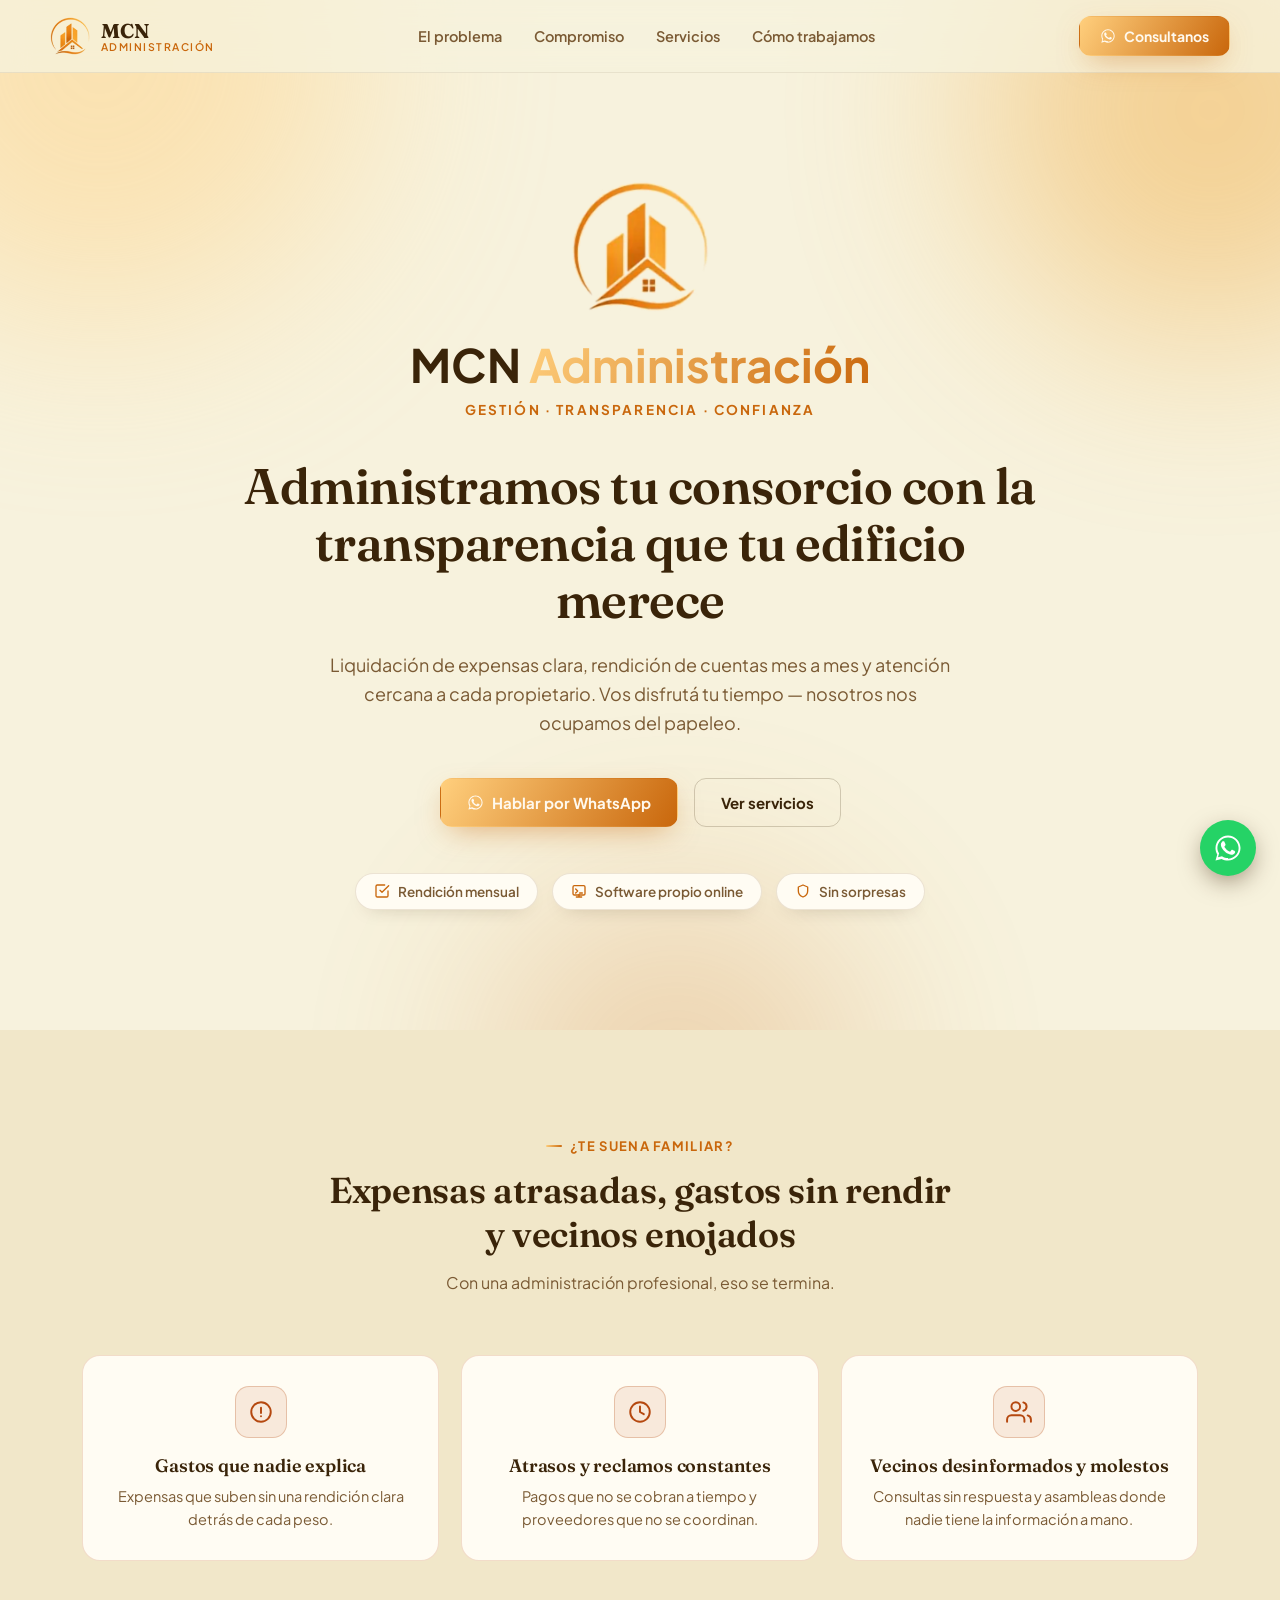
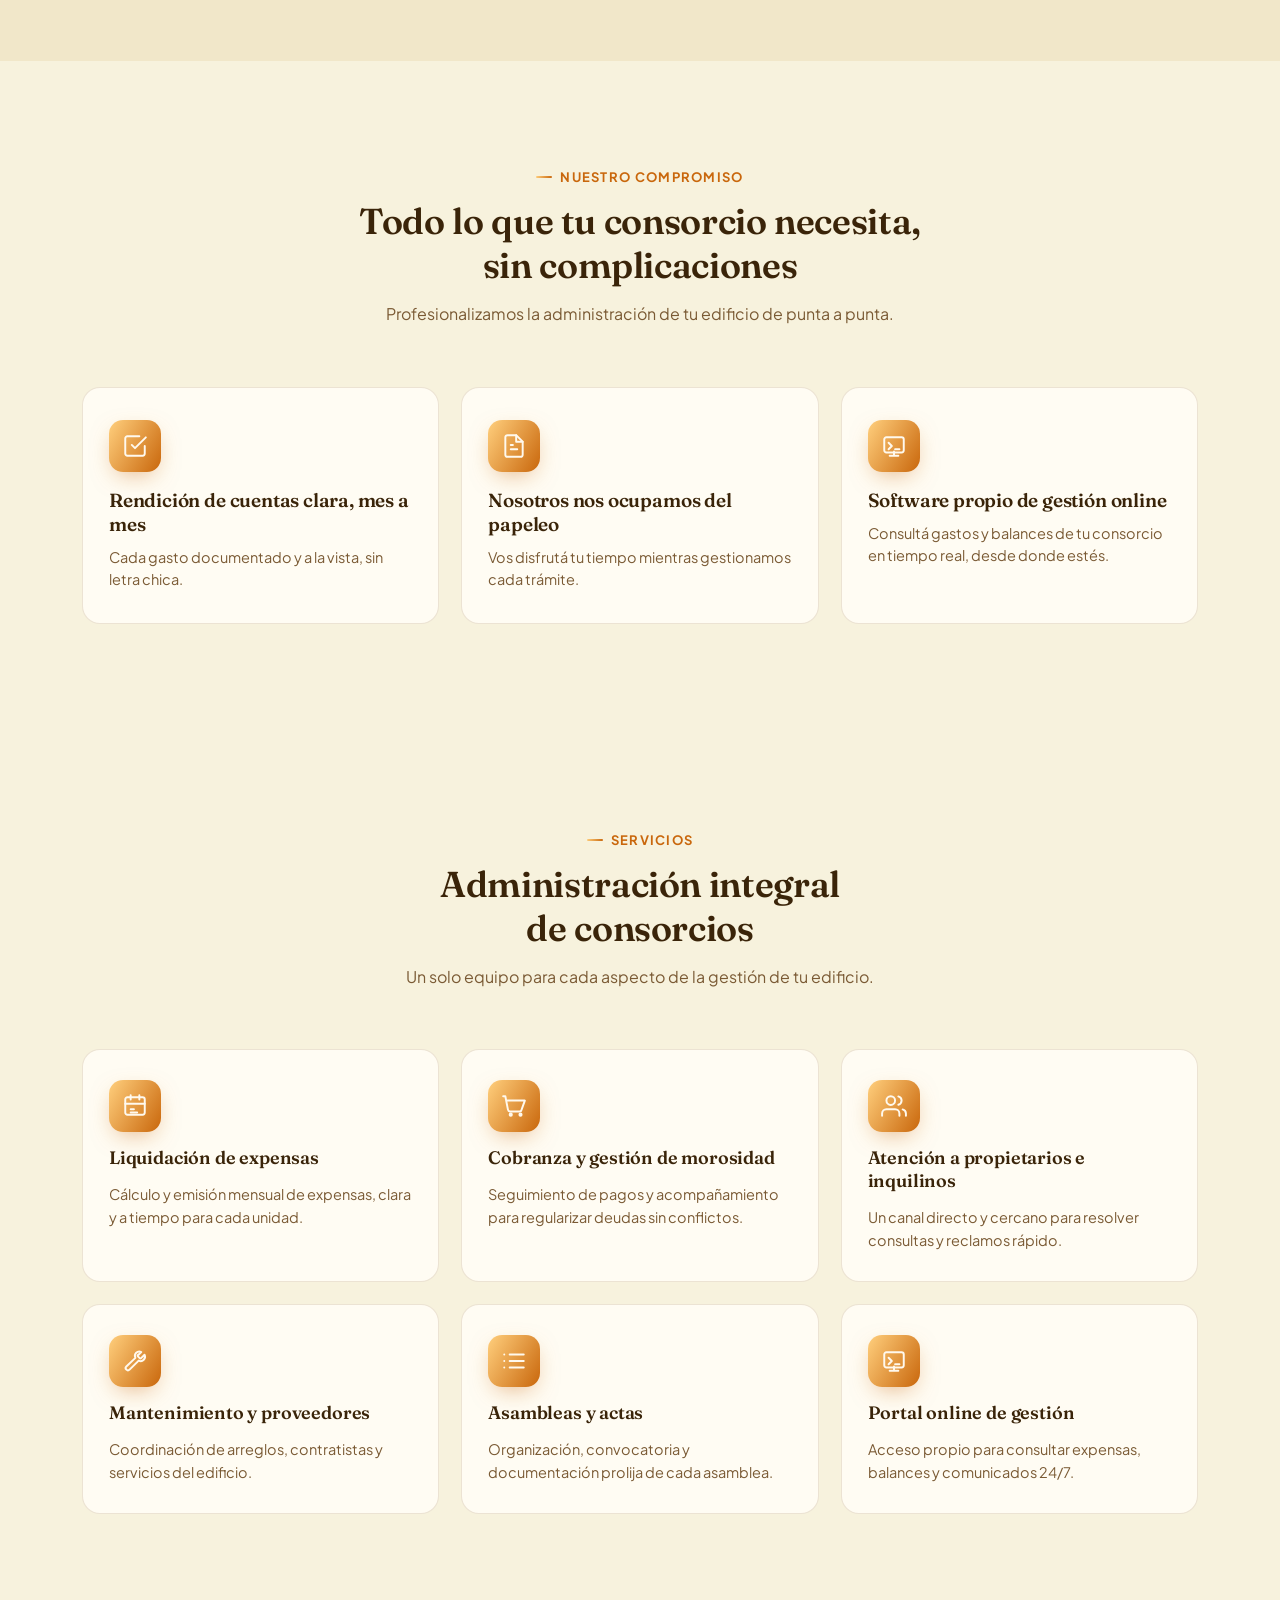
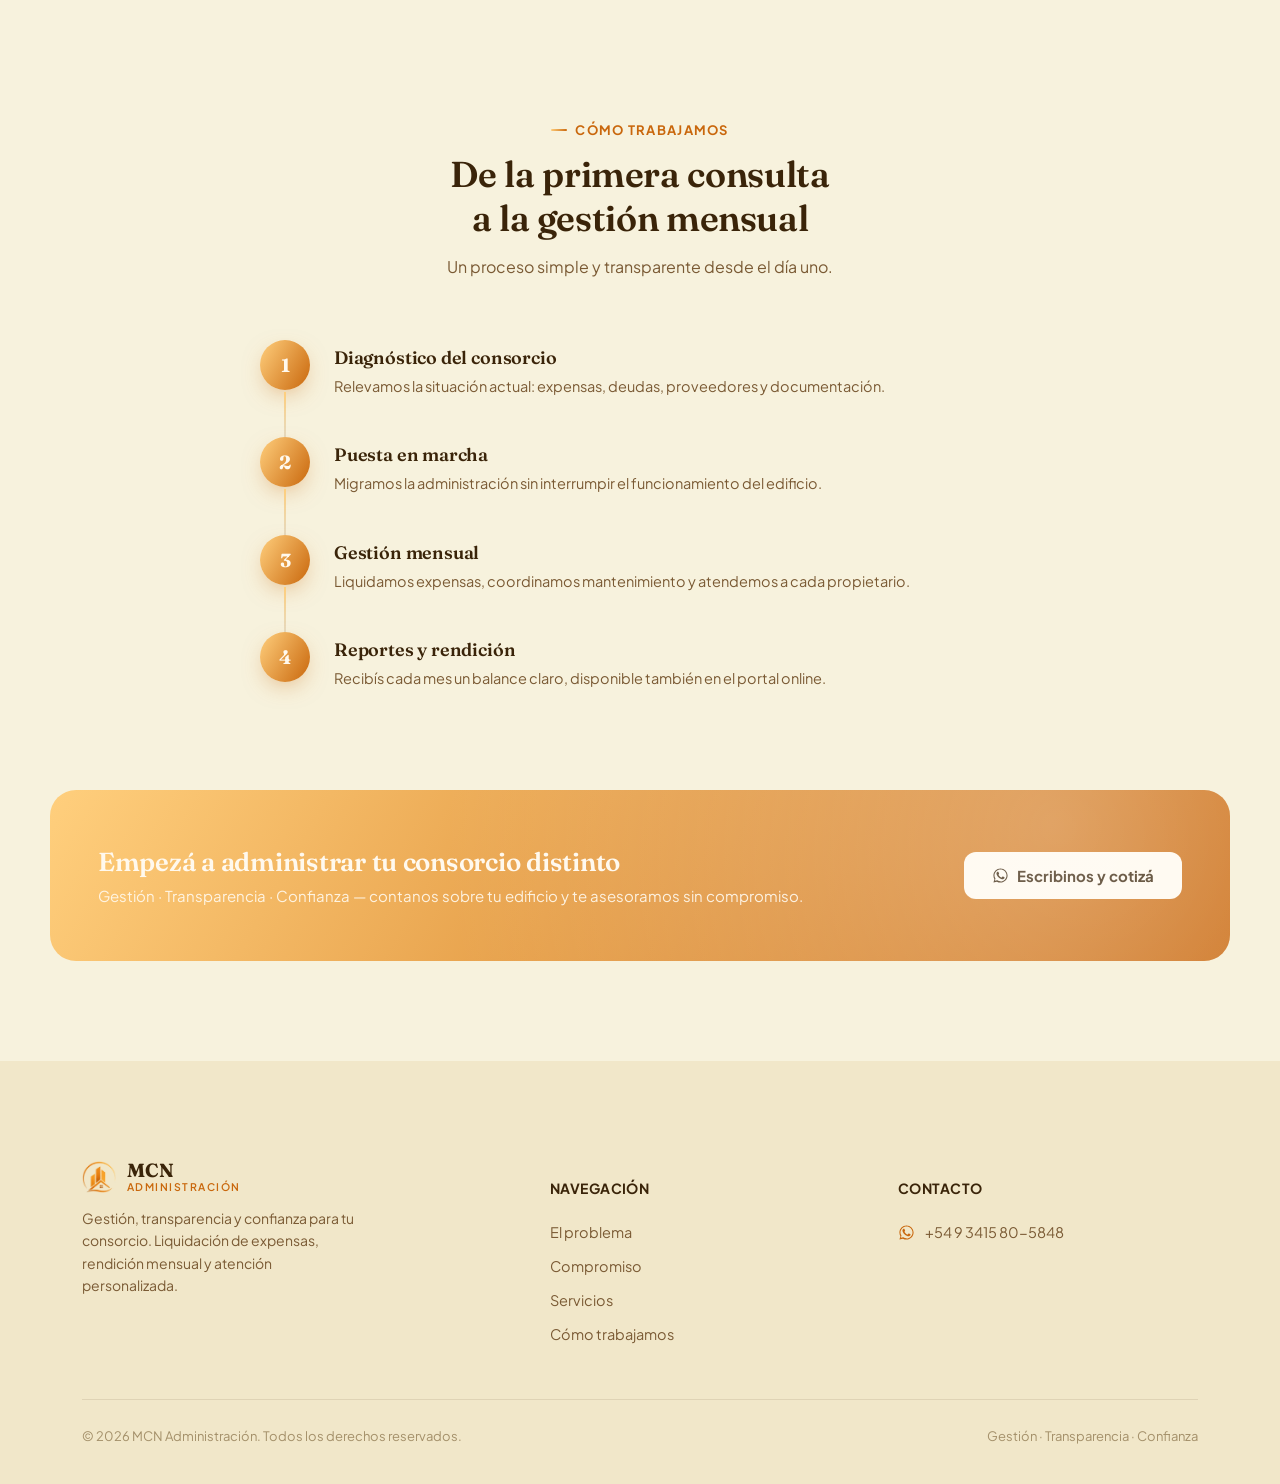
==== index.html @ 9aaa24b8 "Rebrand landing page to MCN Administración Replace FlowSoft software-company content with MCN Admini" ====
<!doctype html>
<html lang="es">
<head>
<meta charset="UTF-8">
<meta name="viewport" content="width=device-width, initial-scale=1.0">
<title>MCN Administración — Administración profesional de consorcios</title>
<meta name="description" content="Administramos tu consorcio con transparencia total: liquidación de expensas, rendición de cuentas mensual, atención personalizada y software propio de gestión online.">
<link rel="icon" type="image/png" href="assets/favicon.png">
<link rel="preconnect" href="https://fonts.googleapis.com">
<link rel="preconnect" href="https://fonts.gstatic.com" crossorigin>
<link href="https://fonts.googleapis.com/css2?family=Fraunces:opsz,wght@9..144,500;9..144,600;9..144,700&family=Plus+Jakarta+Sans:wght@400;500;600;700;800&display=swap" rel="stylesheet">
<link rel="stylesheet" href="css/style.css">
<script>document.documentElement.classList.add('js');</script>
</head>
<body>

<div id="scrollProgress"></div>

<nav id="navbar">
  <div class="nav-inner">
    <a class="brand" href="#top">
      <img class="logo-mark" src="assets/mcn-icon-transparent.png" alt="MCN Administración">
      <span class="brand-word-group">
        <span class="brand-word">MCN</span>
        <span class="brand-sub">Administración</span>
      </span>
    </a>
    <div class="nav-links">
      <a href="#problema">El problema</a>
      <a href="#compromiso">Compromiso</a>
      <a href="#servicios">Servicios</a>
      <a href="#proceso">Cómo trabajamos</a>
    </div>
    <div class="nav-cta">
      <a class="btn btn-primary" href="https://wa.me/5493415805848?text=Hola%2C%20quiero%20informaci%C3%B3n%20sobre%20la%20administraci%C3%B3n%20de%20mi%20consorcio." target="_blank" rel="noopener">
        <svg width="16" height="16" viewBox="0 0 24 24" fill="currentColor"><path d="M17.5 14.4c-.3-.1-1.7-.9-2-1-.3-.1-.5-.1-.7.1-.2.3-.8 1-.9 1.2-.2.2-.3.2-.6.1-.3-.1-1.3-.5-2.4-1.5-.9-.8-1.5-1.8-1.7-2.1-.2-.3 0-.5.1-.6.1-.1.3-.3.4-.5.1-.2.2-.3.3-.5.1-.2 0-.4 0-.5C10 9 9.4 7.6 9.1 7c-.2-.5-.4-.4-.6-.4h-.5c-.2 0-.5.1-.7.3-.2.3-1 1-1 2.4s1 2.8 1.1 3c.1.2 2 3 4.8 4.3.7.3 1.2.5 1.6.6.7.2 1.3.2 1.8.1.5-.1 1.7-.7 1.9-1.3.2-.7.2-1.2.2-1.3-.1-.1-.3-.2-.6-.3z"/><path d="M12 2C6.5 2 2 6.5 2 12c0 1.9.5 3.6 1.4 5.2L2 22l4.9-1.3C8.4 21.5 10.2 22 12 22c5.5 0 10-4.5 10-10S17.5 2 12 2zm0 18c-1.6 0-3.2-.4-4.5-1.2l-.3-.2-3.2.8.9-3.1-.2-.3C3.9 14.8 3.5 13.4 3.5 12c0-4.7 3.8-8.5 8.5-8.5s8.5 3.8 8.5 8.5-3.8 8.5-8.5 8.5z"/></svg>
        Consultanos
      </a>
    </div>
    <button class="nav-toggle" id="navToggle" aria-label="Abrir menú" aria-expanded="false">
      <span></span><span></span><span></span>
    </button>
  </div>
  <div class="nav-mobile" id="navMobile">
    <a href="#problema">El problema</a>
    <a href="#compromiso">Compromiso</a>
    <a href="#servicios">Servicios</a>
    <a href="#proceso">Cómo trabajamos</a>
    <a class="btn btn-primary" href="https://wa.me/5493415805848?text=Hola%2C%20quiero%20informaci%C3%B3n%20sobre%20la%20administraci%C3%B3n%20de%20mi%20consorcio." target="_blank" rel="noopener">Consultanos por WhatsApp</a>
  </div>
</nav>

<section class="hero" id="top">
  <div class="orb orb-1"></div>
  <div class="orb orb-2"></div>
  <div class="orb orb-3"></div>

  <img class="hero-icon" src="assets/mcn-icon-transparent.png" alt="MCN Administración">
  <div class="hero-word">MCN <span class="s2">Administración</span></div>
  <div class="hero-tagline">Gestión · Transparencia · Confianza</div>

  <h1>Administramos tu consorcio con la transparencia que tu edificio merece</h1>
  <p class="lead">Liquidación de expensas clara, rendición de cuentas mes a mes y atención cercana a cada propietario. Vos disfrutá tu tiempo — nosotros nos ocupamos del papeleo.</p>

  <div class="hero-actions">
    <a class="btn btn-primary" href="https://wa.me/5493415805848?text=Hola%2C%20quiero%20informaci%C3%B3n%20sobre%20la%20administraci%C3%B3n%20de%20mi%20consorcio." target="_blank" rel="noopener">
      <svg width="17" height="17" viewBox="0 0 24 24" fill="currentColor"><path d="M17.5 14.4c-.3-.1-1.7-.9-2-1-.3-.1-.5-.1-.7.1-.2.3-.8 1-.9 1.2-.2.2-.3.2-.6.1-.3-.1-1.3-.5-2.4-1.5-.9-.8-1.5-1.8-1.7-2.1-.2-.3 0-.5.1-.6.1-.1.3-.3.4-.5.1-.2.2-.3.3-.5.1-.2 0-.4 0-.5C10 9 9.4 7.6 9.1 7c-.2-.5-.4-.4-.6-.4h-.5c-.2 0-.5.1-.7.3-.2.3-1 1-1 2.4s1 2.8 1.1 3c.1.2 2 3 4.8 4.3.7.3 1.2.5 1.6.6.7.2 1.3.2 1.8.1.5-.1 1.7-.7 1.9-1.3.2-.7.2-1.2.2-1.3-.1-.1-.3-.2-.6-.3z"/><path d="M12 2C6.5 2 2 6.5 2 12c0 1.9.5 3.6 1.4 5.2L2 22l4.9-1.3C8.4 21.5 10.2 22 12 22c5.5 0 10-4.5 10-10S17.5 2 12 2zm0 18c-1.6 0-3.2-.4-4.5-1.2l-.3-.2-3.2.8.9-3.1-.2-.3C3.9 14.8 3.5 13.4 3.5 12c0-4.7 3.8-8.5 8.5-8.5s8.5 3.8 8.5 8.5-3.8 8.5-8.5 8.5z"/></svg>
      Hablar por WhatsApp
    </a>
    <a class="btn btn-ghost" href="#servicios">Ver servicios</a>
  </div>

  <div class="hero-chips">
    <span class="chip"><svg viewBox="0 0 24 24" fill="none" stroke-width="2" stroke-linecap="round" stroke-linejoin="round"><path d="M9 11l3 3L22 4"/><path d="M21 12v7a2 2 0 01-2 2H5a2 2 0 01-2-2V5a2 2 0 012-2h11"/></svg>Rendición mensual</span>
    <span class="chip"><svg viewBox="0 0 24 24" fill="none" stroke-width="2" stroke-linecap="round" stroke-linejoin="round"><rect x="3" y="4" width="18" height="14" rx="2"/><path d="M8 21h8M12 17v4M7 9l3 3-3 3M13 15h4"/></svg>Software propio online</span>
    <span class="chip"><svg viewBox="0 0 24 24" fill="none" stroke-width="2" stroke-linecap="round" stroke-linejoin="round"><path d="M12 3l7 3v6c0 4.5-3 7.5-7 9-4-1.5-7-4.5-7-9V6l7-3z"/></svg>Sin sorpresas</span>
  </div>
</section>

<section id="problema">
  <div class="wrap">
    <div class="section-head reveal">
      <span class="eyebrow">¿Te suena familiar?</span>
      <h2>Expensas atrasadas, gastos sin rendir<br>y vecinos enojados</h2>
      <p>Con una administración profesional, eso se termina.</p>
    </div>

    <div class="problem-grid">
      <div class="problem-card reveal" style="--d:.05s">
        <div class="problem-icon">
          <svg viewBox="0 0 24 24" fill="none" stroke-width="1.8" stroke-linecap="round" stroke-linejoin="round"><circle cx="12" cy="12" r="9"/><path d="M12 8v5M12 16h.01"/></svg>
        </div>
        <h3>Gastos que nadie explica</h3>
        <p>Expensas que suben sin una rendición clara detrás de cada peso.</p>
      </div>
      <div class="problem-card reveal" style="--d:.15s">
        <div class="problem-icon">
          <svg viewBox="0 0 24 24" fill="none" stroke-width="1.8" stroke-linecap="round" stroke-linejoin="round"><circle cx="12" cy="12" r="9"/><path d="M12 7v5l3.5 2"/></svg>
        </div>
        <h3>Atrasos y reclamos constantes</h3>
        <p>Pagos que no se cobran a tiempo y proveedores que no se coordinan.</p>
      </div>
      <div class="problem-card reveal" style="--d:.25s">
        <div class="problem-icon">
          <svg viewBox="0 0 24 24" fill="none" stroke-width="1.8" stroke-linecap="round" stroke-linejoin="round"><path d="M17 21v-2a4 4 0 00-4-4H5a4 4 0 00-4 4v2"/><circle cx="9" cy="7" r="4"/><path d="M23 21v-2a4 4 0 00-3-3.87M16 3.13a4 4 0 010 7.75"/></svg>
        </div>
        <h3>Vecinos desinformados y molestos</h3>
        <p>Consultas sin respuesta y asambleas donde nadie tiene la información a mano.</p>
      </div>
    </div>
  </div>
</section>

<section id="compromiso">
  <div class="wrap">
    <div class="section-head reveal">
      <span class="eyebrow">Nuestro compromiso</span>
      <h2>Todo lo que tu consorcio necesita,<br>sin complicaciones</h2>
      <p>Profesionalizamos la administración de tu edificio de punta a punta.</p>
    </div>

    <div class="commit-grid">
      <div class="commit-card reveal" style="--d:.05s">
        <div class="commit-icon">
          <svg viewBox="0 0 24 24" fill="none" stroke-width="1.8" stroke-linecap="round" stroke-linejoin="round"><path d="M9 11l3 3L22 4"/><path d="M21 12v7a2 2 0 01-2 2H5a2 2 0 01-2-2V5a2 2 0 012-2h11"/></svg>
        </div>
        <h3>Rendición de cuentas clara, mes a mes</h3>
        <p>Cada gasto documentado y a la vista, sin letra chica.</p>
      </div>
      <div class="commit-card reveal" style="--d:.15s">
        <div class="commit-icon">
          <svg viewBox="0 0 24 24" fill="none" stroke-width="1.8" stroke-linecap="round" stroke-linejoin="round"><path d="M14 2H6a2 2 0 00-2 2v16a2 2 0 002 2h12a2 2 0 002-2V8z"/><path d="M14 2v6h6M9 15h6M9 11h2"/></svg>
        </div>
        <h3>Nosotros nos ocupamos del papeleo</h3>
        <p>Vos disfrutá tu tiempo mientras gestionamos cada trámite.</p>
      </div>
      <div class="commit-card reveal" style="--d:.25s">
        <div class="commit-icon">
          <svg viewBox="0 0 24 24" fill="none" stroke-width="1.8" stroke-linecap="round" stroke-linejoin="round"><rect x="3" y="4" width="18" height="14" rx="2"/><path d="M8 21h8M12 17v4M7 9l3 3-3 3M13 15h4"/></svg>
        </div>
        <h3>Software propio de gestión online</h3>
        <p>Consultá gastos y balances de tu consorcio en tiempo real, desde donde estés.</p>
      </div>
    </div>
  </div>
</section>

<section id="servicios">
  <div class="wrap">
    <div class="section-head reveal">
      <span class="eyebrow">Servicios</span>
      <h2>Administración integral<br>de consorcios</h2>
      <p>Un solo equipo para cada aspecto de la gestión de tu edificio.</p>
    </div>

    <div class="feat-grid">
      <div class="feat-card reveal" style="--d:.05s">
        <div class="feat-icon">
          <svg viewBox="0 0 24 24" fill="none" stroke-width="1.8" stroke-linecap="round" stroke-linejoin="round"><rect x="3" y="4" width="18" height="16" rx="2"/><path d="M3 10h18M8 2v4M16 2v4M8 15h3M8 18h6"/></svg>
        </div>
        <h3>Liquidación de expensas</h3>
        <p>Cálculo y emisión mensual de expensas, clara y a tiempo para cada unidad.</p>
      </div>
      <div class="feat-card reveal" style="--d:.1s">
        <div class="feat-icon">
          <svg viewBox="0 0 24 24" fill="none" stroke-width="1.8" stroke-linecap="round" stroke-linejoin="round"><circle cx="9" cy="20" r="1"/><circle cx="18" cy="20" r="1"/><path d="M2 3h2l2.4 12.4a2 2 0 002 1.6h8.6a2 2 0 002-1.6L22 7H6"/></svg>
        </div>
        <h3>Cobranza y gestión de morosidad</h3>
        <p>Seguimiento de pagos y acompañamiento para regularizar deudas sin conflictos.</p>
      </div>
      <div class="feat-card reveal" style="--d:.15s">
        <div class="feat-icon">
          <svg viewBox="0 0 24 24" fill="none" stroke-width="1.8" stroke-linecap="round" stroke-linejoin="round"><path d="M17 21v-2a4 4 0 00-4-4H5a4 4 0 00-4 4v2"/><circle cx="9" cy="7" r="4"/><path d="M23 21v-2a4 4 0 00-3-3.87M16 3.13a4 4 0 010 7.75"/></svg>
        </div>
        <h3>Atención a propietarios e inquilinos</h3>
        <p>Un canal directo y cercano para resolver consultas y reclamos rápido.</p>
      </div>
      <div class="feat-card reveal" style="--d:.2s">
        <div class="feat-icon">
          <svg viewBox="0 0 24 24" fill="none" stroke-width="1.8" stroke-linecap="round" stroke-linejoin="round"><path d="M14.7 6.3a1 1 0 000 1.4l1.6 1.6a1 1 0 001.4 0l3.1-3.1a4 4 0 01-5.4 5.4L7 20a2 2 0 01-3-3l8.4-7.9a4 4 0 015.4-5.4l-3.1 3.1z"/></svg>
        </div>
        <h3>Mantenimiento y proveedores</h3>
        <p>Coordinación de arreglos, contratistas y servicios del edificio.</p>
      </div>
      <div class="feat-card reveal" style="--d:.25s">
        <div class="feat-icon">
          <svg viewBox="0 0 24 24" fill="none" stroke-width="1.8" stroke-linecap="round" stroke-linejoin="round"><path d="M8 6h13M8 12h13M8 18h13M3 6h.01M3 12h.01M3 18h.01"/></svg>
        </div>
        <h3>Asambleas y actas</h3>
        <p>Organización, convocatoria y documentación prolija de cada asamblea.</p>
      </div>
      <div class="feat-card reveal" style="--d:.3s">
        <div class="feat-icon">
          <svg viewBox="0 0 24 24" fill="none" stroke-width="1.8" stroke-linecap="round" stroke-linejoin="round"><rect x="3" y="4" width="18" height="14" rx="2"/><path d="M8 21h8M12 17v4M7 9l3 3-3 3M13 15h4"/></svg>
        </div>
        <h3>Portal online de gestión</h3>
        <p>Acceso propio para consultar expensas, balances y comunicados 24/7.</p>
      </div>
    </div>
  </div>
</section>

<section id="proceso">
  <div class="wrap">
    <div class="section-head reveal">
      <span class="eyebrow">Cómo trabajamos</span>
      <h2>De la primera consulta<br>a la gestión mensual</h2>
      <p>Un proceso simple y transparente desde el día uno.</p>
    </div>

    <div class="timeline">
      <div class="timeline-item reveal" style="--d:.05s">
        <div class="timeline-num">1</div>
        <div class="timeline-body">
          <h3>Diagnóstico del consorcio</h3>
          <p>Relevamos la situación actual: expensas, deudas, proveedores y documentación.</p>
        </div>
      </div>
      <div class="timeline-item reveal" style="--d:.15s">
        <div class="timeline-num">2</div>
        <div class="timeline-body">
          <h3>Puesta en marcha</h3>
          <p>Migramos la administración sin interrumpir el funcionamiento del edificio.</p>
        </div>
      </div>
      <div class="timeline-item reveal" style="--d:.25s">
        <div class="timeline-num">3</div>
        <div class="timeline-body">
          <h3>Gestión mensual</h3>
          <p>Liquidamos expensas, coordinamos mantenimiento y atendemos a cada propietario.</p>
        </div>
      </div>
      <div class="timeline-item reveal" style="--d:.35s">
        <div class="timeline-num">4</div>
        <div class="timeline-body">
          <h3>Reportes y rendición</h3>
          <p>Recibís cada mes un balance claro, disponible también en el portal online.</p>
        </div>
      </div>
    </div>
  </div>
</section>

<section class="cta-section">
  <div class="cta-band reveal">
    <div class="cta-band-text">
      <h3>Empezá a administrar tu consorcio distinto</h3>
      <p>Gestión · Transparencia · Confianza — contanos sobre tu edificio y te asesoramos sin compromiso.</p>
    </div>
    <a class="btn-light" href="https://wa.me/5493415805848?text=Hola%2C%20quiero%20informaci%C3%B3n%20sobre%20la%20administraci%C3%B3n%20de%20mi%20consorcio." target="_blank" rel="noopener">
      <svg width="17" height="17" viewBox="0 0 24 24" fill="currentColor"><path d="M17.5 14.4c-.3-.1-1.7-.9-2-1-.3-.1-.5-.1-.7.1-.2.3-.8 1-.9 1.2-.2.2-.3.2-.6.1-.3-.1-1.3-.5-2.4-1.5-.9-.8-1.5-1.8-1.7-2.1-.2-.3 0-.5.1-.6.1-.1.3-.3.4-.5.1-.2.2-.3.3-.5.1-.2 0-.4 0-.5C10 9 9.4 7.6 9.1 7c-.2-.5-.4-.4-.6-.4h-.5c-.2 0-.5.1-.7.3-.2.3-1 1-1 2.4s1 2.8 1.1 3c.1.2 2 3 4.8 4.3.7.3 1.2.5 1.6.6.7.2 1.3.2 1.8.1.5-.1 1.7-.7 1.9-1.3.2-.7.2-1.2.2-1.3-.1-.1-.3-.2-.6-.3z"/><path d="M12 2C6.5 2 2 6.5 2 12c0 1.9.5 3.6 1.4 5.2L2 22l4.9-1.3C8.4 21.5 10.2 22 12 22c5.5 0 10-4.5 10-10S17.5 2 12 2zm0 18c-1.6 0-3.2-.4-4.5-1.2l-.3-.2-3.2.8.9-3.1-.2-.3C3.9 14.8 3.5 13.4 3.5 12c0-4.7 3.8-8.5 8.5-8.5s8.5 3.8 8.5 8.5-3.8 8.5-8.5 8.5z"/></svg>
      Escribinos y cotizá
    </a>
  </div>
</section>

<footer id="contacto">
  <div class="wrap">
    <div class="footer-grid">
      <div class="footer-brand">
        <div class="brand">
          <img class="logo-mark" src="assets/mcn-icon-transparent.png" alt="MCN Administración" style="width:34px;">
          <span class="brand-word-group">
            <span class="brand-word" style="font-size:19px;">MCN</span>
            <span class="brand-sub">Administración</span>
          </span>
        </div>
        <p>Gestión, transparencia y confianza para tu consorcio. Liquidación de expensas, rendición mensual y atención personalizada.</p>
      </div>
      <div class="footer-col">
        <h4>Navegación</h4>
        <a href="#problema">El problema</a>
        <a href="#compromiso">Compromiso</a>
        <a href="#servicios">Servicios</a>
        <a href="#proceso">Cómo trabajamos</a>
      </div>
      <div class="footer-col">
        <h4>Contacto</h4>
        <a href="https://wa.me/5493415805848?text=Hola%2C%20quiero%20informaci%C3%B3n%20sobre%20la%20administraci%C3%B3n%20de%20mi%20consorcio." target="_blank" rel="noopener">
          <svg viewBox="0 0 24 24" fill="currentColor"><path d="M17.5 14.4c-.3-.1-1.7-.9-2-1-.3-.1-.5-.1-.7.1-.2.3-.8 1-.9 1.2-.2.2-.3.2-.6.1-.3-.1-1.3-.5-2.4-1.5-.9-.8-1.5-1.8-1.7-2.1-.2-.3 0-.5.1-.6.1-.1.3-.3.4-.5.1-.2.2-.3.3-.5.1-.2 0-.4 0-.5C10 9 9.4 7.6 9.1 7c-.2-.5-.4-.4-.6-.4h-.5c-.2 0-.5.1-.7.3-.2.3-1 1-1 2.4s1 2.8 1.1 3c.1.2 2 3 4.8 4.3.7.3 1.2.5 1.6.6.7.2 1.3.2 1.8.1.5-.1 1.7-.7 1.9-1.3.2-.7.2-1.2.2-1.3-.1-.1-.3-.2-.6-.3z"/><path d="M12 2C6.5 2 2 6.5 2 12c0 1.9.5 3.6 1.4 5.2L2 22l4.9-1.3C8.4 21.5 10.2 22 12 22c5.5 0 10-4.5 10-10S17.5 2 12 2zm0 18c-1.6 0-3.2-.4-4.5-1.2l-.3-.2-3.2.8.9-3.1-.2-.3C3.9 14.8 3.5 13.4 3.5 12c0-4.7 3.8-8.5 8.5-8.5s8.5 3.8 8.5 8.5-3.8 8.5-8.5 8.5z"/></svg>
          +54 9 3415 80-5848
        </a>
      </div>
    </div>
    <div class="footer-bottom">
      <p>© 2026 MCN Administración. Todos los derechos reservados.</p>
      <p>Gestión · Transparencia · Confianza</p>
    </div>
  </div>
</footer>

<a class="whatsapp-float" href="https://wa.me/5493415805848?text=Hola%2C%20quiero%20informaci%C3%B3n%20sobre%20la%20administraci%C3%B3n%20de%20mi%20consorcio." target="_blank" rel="noopener" aria-label="Escribinos por WhatsApp">
  <svg viewBox="0 0 24 24" fill="currentColor"><path d="M17.5 14.4c-.3-.1-1.7-.9-2-1-.3-.1-.5-.1-.7.1-.2.3-.8 1-.9 1.2-.2.2-.3.2-.6.1-.3-.1-1.3-.5-2.4-1.5-.9-.8-1.5-1.8-1.7-2.1-.2-.3 0-.5.1-.6.1-.1.3-.3.4-.5.1-.2.2-.3.3-.5.1-.2 0-.4 0-.5C10 9 9.4 7.6 9.1 7c-.2-.5-.4-.4-.6-.4h-.5c-.2 0-.5.1-.7.3-.2.3-1 1-1 2.4s1 2.8 1.1 3c.1.2 2 3 4.8 4.3.7.3 1.2.5 1.6.6.7.2 1.3.2 1.8.1.5-.1 1.7-.7 1.9-1.3.2-.7.2-1.2.2-1.3-.1-.1-.3-.2-.6-.3z"/><path d="M12 2C6.5 2 2 6.5 2 12c0 1.9.5 3.6 1.4 5.2L2 22l4.9-1.3C8.4 21.5 10.2 22 12 22c5.5 0 10-4.5 10-10S17.5 2 12 2zm0 18c-1.6 0-3.2-.4-4.5-1.2l-.3-.2-3.2.8.9-3.1-.2-.3C3.9 14.8 3.5 13.4 3.5 12c0-4.7 3.8-8.5 8.5-8.5s8.5 3.8 8.5 8.5-3.8 8.5-8.5 8.5z"/></svg>
</a>

<script src="js/script.js"></script>
</body>
</html>
---- css/style.css ----
:root{
  --bg: #f7f2dd;
  --bg-alt: #f1e7c9;
  --card: #fffcf3;
  --card-border: rgba(120,72,20,0.14);
  --fg: #3a2409;
  --fg-muted: #7a5a34;
  --fg-dim: #a4906a;
  --gold-light: #ffcf7d;
  --gold: #e0912e;
  --gold-dark: #c9670c;
  --grad: linear-gradient(120deg, var(--gold-light), var(--gold-dark));
  --whatsapp: #25D366;
  --warn: #b5480f;
}
*{ box-sizing:border-box; }
html{ scroll-behavior:smooth; }
body{
  margin:0;
  font-family:'Plus Jakarta Sans', system-ui, sans-serif;
  color:var(--fg);
  background:var(--bg);
  overflow-x:hidden;
}
h1,h2,h3,.brand-word{ font-family:'Fraunces', serif; margin:0; letter-spacing:-0.01em; font-weight:600; }
p{ margin:0; }
a{ color:var(--gold-dark); text-decoration:none; }
a:hover{ color:var(--gold); }
img{ max-width:100%; display:block; }
.wrap{ max-width:1180px; margin:0 auto; padding:0 32px; }
.grad-text, .s2{
  background:var(--grad);
  -webkit-background-clip:text; background-clip:text; color:transparent;
}
.eyebrow{
  display:inline-flex; align-items:center; gap:8px;
  font-size:13px; font-weight:700; letter-spacing:0.1em; text-transform:uppercase;
  color:var(--gold-dark);
}
.eyebrow::before{ content:''; width:16px; height:2px; border-radius:2px; background:var(--grad); }

.btn{
  display:inline-flex; align-items:center; justify-content:center; gap:8px;
  padding:14px 26px; border-radius:12px; font-weight:700; font-size:15px;
  cursor:pointer; border:1px solid transparent; white-space:nowrap;
  transition:transform .2s ease, box-shadow .2s ease, border-color .2s ease;
}
.btn:hover{ transform:translateY(-2px); }
.btn-primary{ background:var(--grad); color:#fff9ee; box-shadow:0 10px 30px -10px rgba(201,103,12,0.55); }
.btn-primary:hover{ box-shadow:0 14px 36px -8px rgba(201,103,12,0.7); color:#fff9ee; }
.btn-ghost{ background:transparent; border-color:rgba(58,36,9,0.2); color:var(--fg); }
.btn-ghost:hover{ border-color:rgba(58,36,9,0.4); color:var(--fg); }

/* SCROLL PROGRESS */
#scrollProgress{ position:fixed; top:0; left:0; height:3px; background:var(--grad); z-index:100; width:0%; }

/* NAV */
#navbar{
  position:fixed; top:0; left:0; right:0; z-index:50;
  padding:16px 32px;
  background:rgba(247,242,221,0.78); backdrop-filter:blur(14px); -webkit-backdrop-filter:blur(14px);
  border-bottom:1px solid rgba(58,36,9,0.08);
  transition:box-shadow .25s ease, padding .25s ease;
}
#navbar.scrolled{ box-shadow:0 8px 30px -14px rgba(58,36,9,0.35); padding:11px 32px; }
.nav-inner{ max-width:1180px; margin:0 auto; width:100%; display:flex; align-items:center; justify-content:space-between; }
.brand{ display:flex; align-items:center; gap:11px; }
.brand .logo-mark{ width:40px; height:auto; }
.brand-word-group{ display:flex; flex-direction:column; line-height:1.05; }
.brand-word{ font-size:20px; font-weight:700; letter-spacing:0.01em; color:var(--fg); }
.brand-sub{ font-size:10.5px; font-weight:600; letter-spacing:0.14em; text-transform:uppercase; color:var(--gold-dark); }
.nav-links{ display:flex; align-items:center; gap:32px; }
.nav-links a{ color:var(--fg-muted); font-size:14.5px; font-weight:600; }
.nav-links a:hover{ color:var(--fg); }
.nav-cta .btn{ padding:10px 20px; font-size:14px; }
.nav-toggle{ display:none; flex-direction:column; gap:5px; background:none; border:none; cursor:pointer; padding:8px; }
.nav-toggle span{ width:22px; height:2px; background:var(--fg); border-radius:2px; transition:transform .2s ease, opacity .2s ease; }
.nav-toggle.open span:nth-child(1){ transform:translateY(7px) rotate(45deg); }
.nav-toggle.open span:nth-child(2){ opacity:0; }
.nav-toggle.open span:nth-child(3){ transform:translateY(-7px) rotate(-45deg); }
.nav-mobile{
  display:none; flex-direction:column; gap:4px;
  max-width:1180px; margin:16px auto 0; padding:0 4px;
}
.nav-mobile.open{ display:flex; }
.nav-mobile a{ padding:12px 8px; color:var(--fg-muted); font-size:15px; border-top:1px solid rgba(58,36,9,0.08); }
.nav-mobile a:first-child{ border-top:none; }
.nav-mobile .btn{ margin-top:10px; }

/* HERO */
.hero{
  position:relative; padding:180px 32px 120px; overflow:hidden;
  display:flex; flex-direction:column; align-items:center; text-align:center;
}
.orb{ position:absolute; border-radius:50%; filter:blur(100px); opacity:0.45; pointer-events:none; }
.orb-1{ width:520px; height:520px; background:#ffcf7d; top:-200px; left:-160px; animation:float1 16s ease-in-out infinite; }
.orb-2{ width:460px; height:460px; background:#f0a93c; top:-120px; right:-160px; animation:float2 19s ease-in-out infinite; }
.orb-3{ width:380px; height:380px; background:#c9670c; bottom:-240px; left:38%; opacity:0.22; animation:float1 22s ease-in-out infinite reverse; }
@keyframes float1{ 0%,100%{ transform:translate(0,0) scale(1); } 50%{ transform:translate(40px,50px) scale(1.08); } }
@keyframes float2{ 0%,100%{ transform:translate(0,0) scale(1); } 50%{ transform:translate(-50px,30px) scale(1.05); } }

.hero-icon{ position:relative; width:140px; height:auto; margin:0 auto 22px; animation:pulseGlow 5s ease-in-out infinite; }
@keyframes pulseGlow{
  0%,100%{ filter:drop-shadow(0 0 20px rgba(201,103,12,0.35)); }
  50%{ filter:drop-shadow(0 0 38px rgba(201,103,12,0.6)); }
}
.hero-word{ position:relative; font-size:46px; font-weight:700; margin-bottom:8px; }
.hero-tagline{ position:relative; font-size:13.5px; font-weight:700; letter-spacing:0.16em; text-transform:uppercase; color:var(--gold-dark); margin-bottom:40px; }
.hero h1{ position:relative; font-size:50px; line-height:1.14; max-width:820px; margin:0 auto 22px; }
.hero p.lead{ position:relative; font-size:18px; line-height:1.6; color:var(--fg-muted); max-width:620px; margin:0 auto 40px; }
.hero-actions{ position:relative; display:flex; gap:16px; flex-wrap:wrap; justify-content:center; margin-bottom:46px; }

.hero-chips{ position:relative; display:flex; flex-wrap:wrap; justify-content:center; gap:14px; }
.chip{
  display:inline-flex; align-items:center; gap:8px;
  background:var(--card); border:1px solid var(--card-border); border-radius:999px;
  padding:9px 18px; font-size:13.5px; font-weight:600; color:var(--fg-muted);
  box-shadow:0 8px 20px -14px rgba(58,36,9,0.4);
}
.chip svg{ width:16px; height:16px; stroke:var(--gold-dark); flex-shrink:0; }

/* SECTION shell */
section{ padding:100px 32px; position:relative; }
#problema{ background:var(--bg-alt); }
.section-head{ text-align:center; max-width:640px; margin:0 auto 60px; }
.section-head h2{ font-size:36px; margin-top:14px; }
.section-head p{ color:var(--fg-muted); font-size:16px; margin-top:14px; line-height:1.6; }

.js .reveal{ opacity:0; transform:translateY(26px); transition:opacity .7s ease, transform .7s ease; transition-delay:var(--d,0s); }
.js .reveal.in{ opacity:1; transform:translateY(0); }

/* PROBLEMA */
.problem-grid{ display:grid; grid-template-columns:repeat(3, minmax(0,1fr)); gap:22px; }
.problem-card{
  background:var(--card); border:1px solid rgba(181,72,15,0.18); border-radius:18px;
  padding:30px 26px; text-align:center;
  transition:transform .25s ease, box-shadow .25s ease;
}
.problem-card:hover{ transform:translateY(-6px); box-shadow:0 20px 46px -22px rgba(181,72,15,0.35); }
.problem-icon{
  width:52px; height:52px; border-radius:14px; margin:0 auto 16px;
  display:flex; align-items:center; justify-content:center;
  background:rgba(181,72,15,0.1); border:1px solid rgba(181,72,15,0.25);
}
.problem-icon svg{ width:26px; height:26px; stroke:var(--warn); }
.problem-card h3{ font-size:18px; font-weight:600; margin-bottom:8px; }
.problem-card p{ color:var(--fg-muted); font-size:14.5px; line-height:1.55; }

/* COMPROMISO */
.commit-grid{ display:grid; grid-template-columns:repeat(3, minmax(0,1fr)); gap:22px; }
.commit-card{
  background:var(--card); border:1px solid var(--card-border); border-radius:18px;
  padding:32px 26px;
  transition:transform .25s ease, border-color .25s ease, box-shadow .25s ease;
}
.commit-card:hover{ transform:translateY(-6px); border-color:rgba(201,103,12,0.35); box-shadow:0 20px 50px -22px rgba(201,103,12,0.35); }
.commit-icon{
  width:52px; height:52px; border-radius:14px; background:var(--grad);
  display:flex; align-items:center; justify-content:center; margin-bottom:16px;
  box-shadow:0 8px 24px -8px rgba(201,103,12,0.55);
}
.commit-icon svg{ width:26px; height:26px; stroke:#fff9ee; }
.commit-card h3{ font-size:19px; font-weight:600; margin-bottom:10px; }
.commit-card p{ color:var(--fg-muted); font-size:14.5px; line-height:1.55; }

/* SERVICIOS (feat) */
.feat-grid{ display:grid; grid-template-columns:repeat(3, minmax(0, 1fr)); gap:22px; }
.feat-card{
  background:var(--card); border:1px solid var(--card-border); border-radius:18px;
  padding:30px 26px; display:flex; flex-direction:column; gap:14px;
  transition:transform .25s ease, border-color .25s ease, box-shadow .25s ease;
}
.feat-card:hover{ transform:translateY(-6px); border-color:rgba(201,103,12,0.3); box-shadow:0 20px 50px -22px rgba(201,103,12,0.3); }
.feat-icon{
  width:52px; height:52px; border-radius:14px; background:var(--grad);
  display:flex; align-items:center; justify-content:center; flex-shrink:0;
  box-shadow:0 8px 24px -8px rgba(201,103,12,0.55);
}
.feat-icon svg{ width:26px; height:26px; stroke:#fff9ee; }
.feat-card h3{ font-size:18px; font-weight:600; }
.feat-card p{ color:var(--fg-muted); font-size:14.5px; line-height:1.55; }

/* PROCESO / TIMELINE */
.timeline{ display:flex; flex-direction:column; gap:0; max-width:760px; margin:0 auto; }
.timeline-item{ display:flex; gap:24px; padding:0 0 40px; position:relative; }
.timeline-item::before{
  content:''; position:absolute; left:24px; top:52px; bottom:0; width:2px;
  background:linear-gradient(var(--gold-light), var(--card-border));
}
.timeline-item:last-child{ padding-bottom:0; }
.timeline-item:last-child::before{ display:none; }
.timeline-num{
  flex-shrink:0; width:50px; height:50px; border-radius:50%; background:var(--grad);
  display:flex; align-items:center; justify-content:center;
  font-family:'Fraunces', serif; font-size:19px; font-weight:700; color:#fff9ee;
  box-shadow:0 8px 24px -8px rgba(201,103,12,0.55);
}
.timeline-body{ padding-top:6px; }
.timeline-body h3{ font-size:18px; font-weight:600; margin-bottom:6px; }
.timeline-body p{ color:var(--fg-muted); font-size:14.5px; line-height:1.55; }

/* CTA BAND */
.cta-section{ padding-top:0; }
.cta-band{
  max-width:1180px; margin:0 auto; border-radius:26px; background:var(--grad);
  padding:56px 48px; display:flex; align-items:center; justify-content:space-between;
  gap:32px; flex-wrap:wrap; position:relative; overflow:hidden;
}
.cta-band::after{
  content:''; position:absolute; inset:0;
  background:radial-gradient(circle at 85% 20%, rgba(255,255,255,0.3), transparent 60%);
  pointer-events:none;
}
.cta-band-text h3{ font-size:26px; color:#fff9ee; margin-bottom:8px; }
.cta-band-text p{ color:rgba(255,249,238,0.9); font-size:15px; }
.cta-band .btn-light{ background:#fff9ee; color:#3a2409; padding:14px 28px; border-radius:12px; font-weight:700; font-size:15px; display:inline-flex; align-items:center; gap:8px; transition:transform .2s ease; }
.cta-band .btn-light:hover{ transform:translateY(-2px); color:#3a2409; }

/* FOOTER */
footer{ padding:100px 32px 40px; background:var(--bg-alt); }
.footer-grid{ display:grid; grid-template-columns:1.4fr 1fr 1fr; gap:48px; padding-bottom:48px; border-bottom:1px solid rgba(58,36,9,0.1); }
.footer-brand .brand{ margin-bottom:0; }
.footer-brand p{ color:var(--fg-muted); font-size:14px; line-height:1.6; margin-top:14px; max-width:280px; }
.footer-col h4{ font-family:'Plus Jakarta Sans', sans-serif; font-size:14px; font-weight:700; letter-spacing:0.03em; text-transform:uppercase; color:var(--fg); margin-bottom:18px; }
.footer-col a{ display:flex; align-items:center; gap:10px; color:var(--fg-muted); font-size:14.5px; padding:8px 0; }
.footer-col a:hover{ color:var(--fg); }
.footer-col svg{ width:17px; height:17px; fill:var(--gold-dark); flex-shrink:0; }
.footer-bottom{ display:flex; justify-content:space-between; align-items:center; padding-top:28px; flex-wrap:wrap; gap:12px; }
.footer-bottom p{ color:var(--fg-dim); font-size:13px; }

@media (max-width: 900px){
  .feat-grid, .problem-grid, .commit-grid{ grid-template-columns:1fr; }
  .footer-grid{ grid-template-columns:1fr; gap:36px; }
  .hero h1{ font-size:36px; }
  .hero-word{ font-size:36px; }
  .nav-links, .nav-cta{ display:none; }
  .nav-toggle{ display:flex; }
}

@media (max-width: 600px){
  section{ padding:70px 22px; }
  .hero{ padding:150px 22px 90px; }
}

/* WHATSAPP FLOAT */
.whatsapp-float{
  position:fixed; right:24px; bottom:24px; z-index:60;
  width:56px; height:56px; border-radius:50%;
  background:var(--whatsapp); color:#fff;
  display:flex; align-items:center; justify-content:center;
  box-shadow:0 8px 24px -4px rgba(58,36,9,0.5);
  transition:transform .2s ease, box-shadow .2s ease;
  animation:whatsappPulse 2.8s ease-in-out infinite;
}
.whatsapp-float:hover{ transform:translateY(-3px) scale(1.05); box-shadow:0 12px 30px -4px rgba(58,36,9,0.6); color:#fff; }
.whatsapp-float svg{ width:30px; height:30px; }
@keyframes whatsappPulse{
  0%,100%{ box-shadow:0 8px 24px -4px rgba(58,36,9,0.5), 0 0 0 0 rgba(37,211,102,0.5); }
  50%{ box-shadow:0 8px 24px -4px rgba(58,36,9,0.5), 0 0 0 10px rgba(37,211,102,0); }
}
@media (max-width: 600px){
  .whatsapp-float{ right:16px; bottom:16px; width:52px; height:52px; }
  .whatsapp-float svg{ width:28px; height:28px; }
}
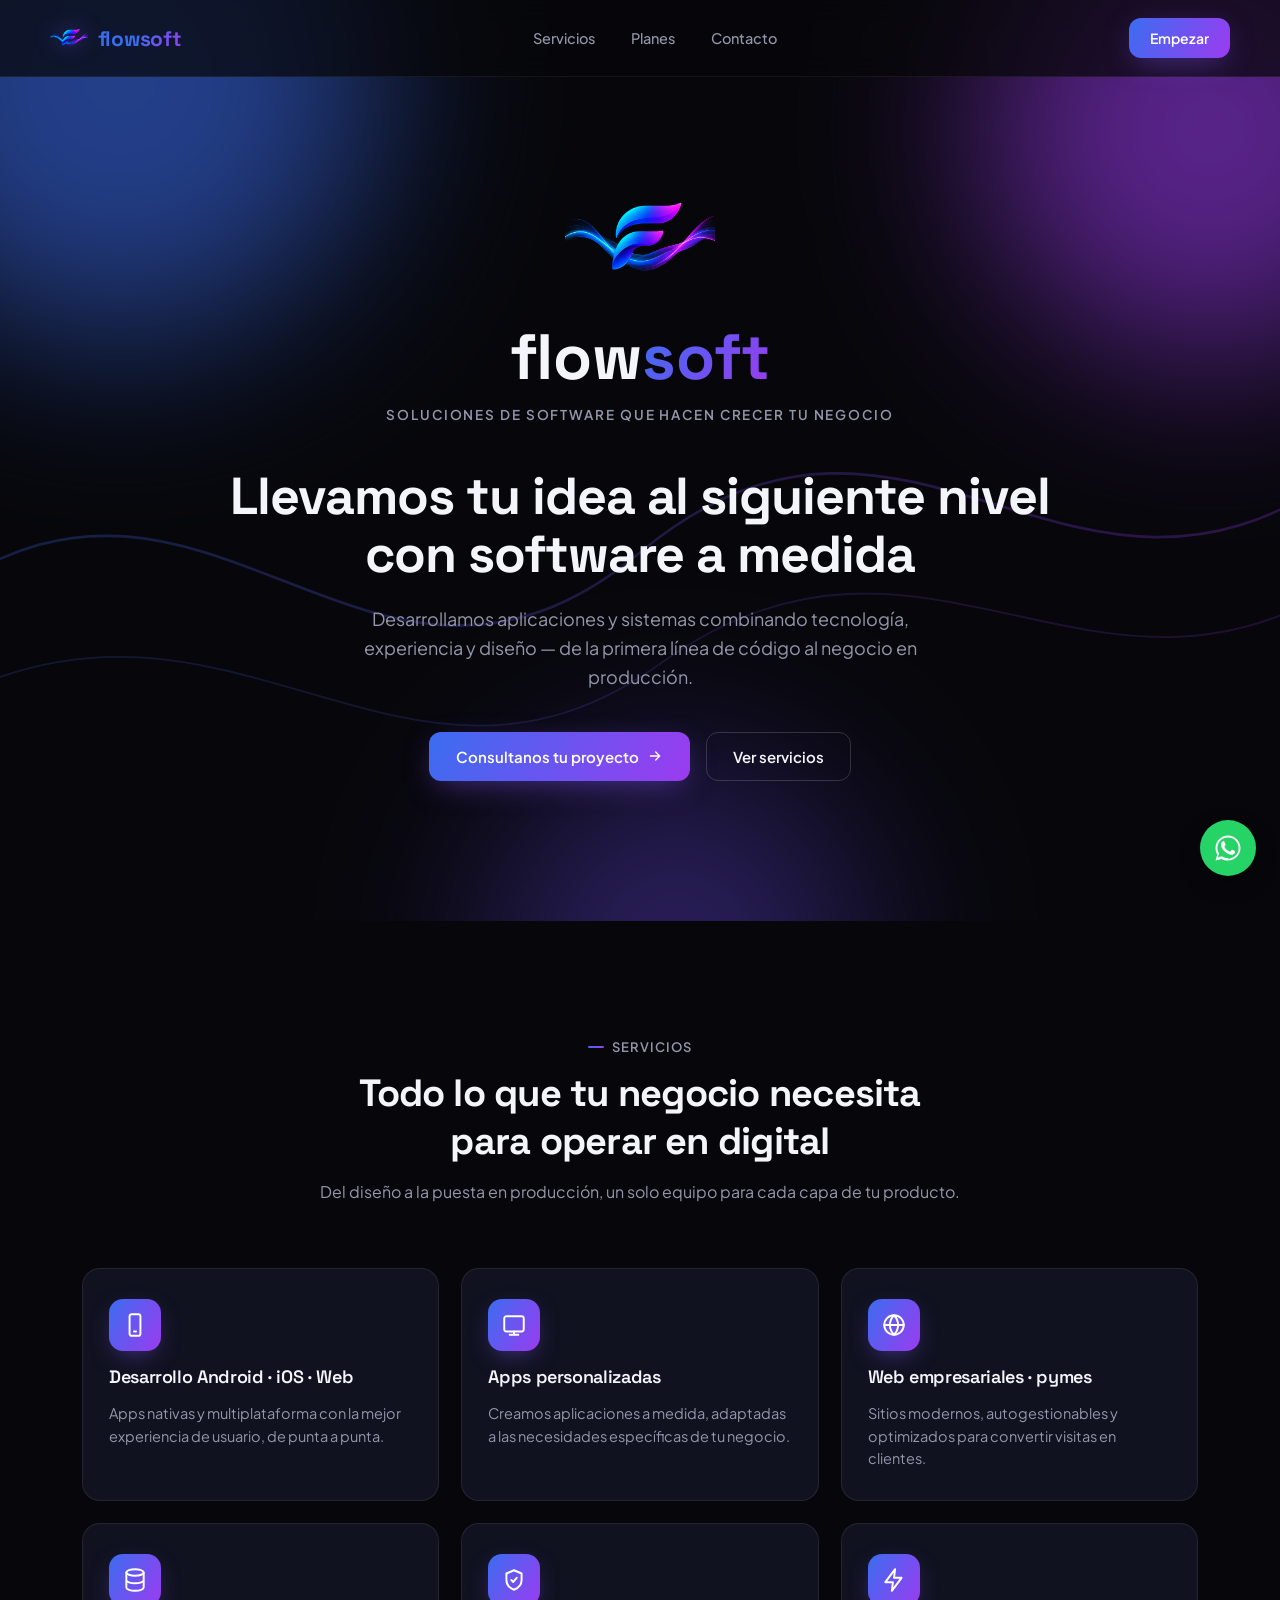
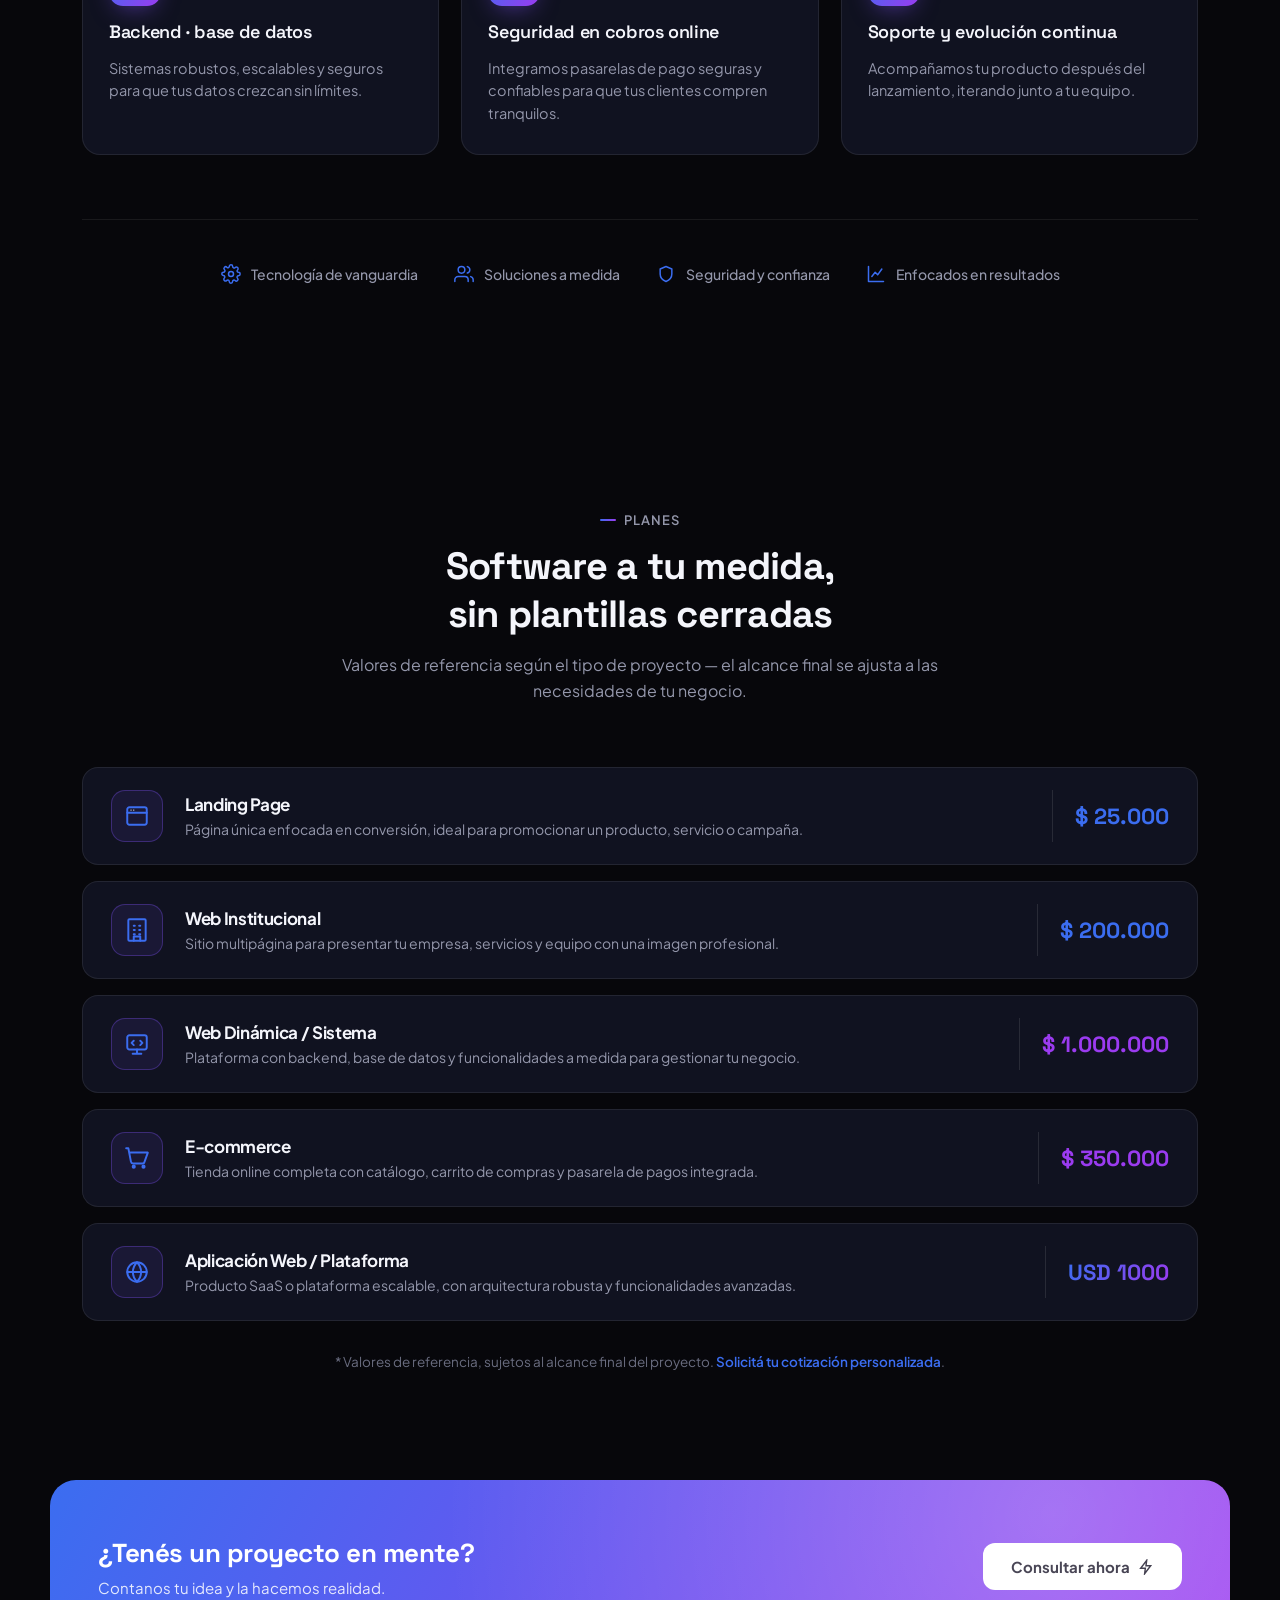
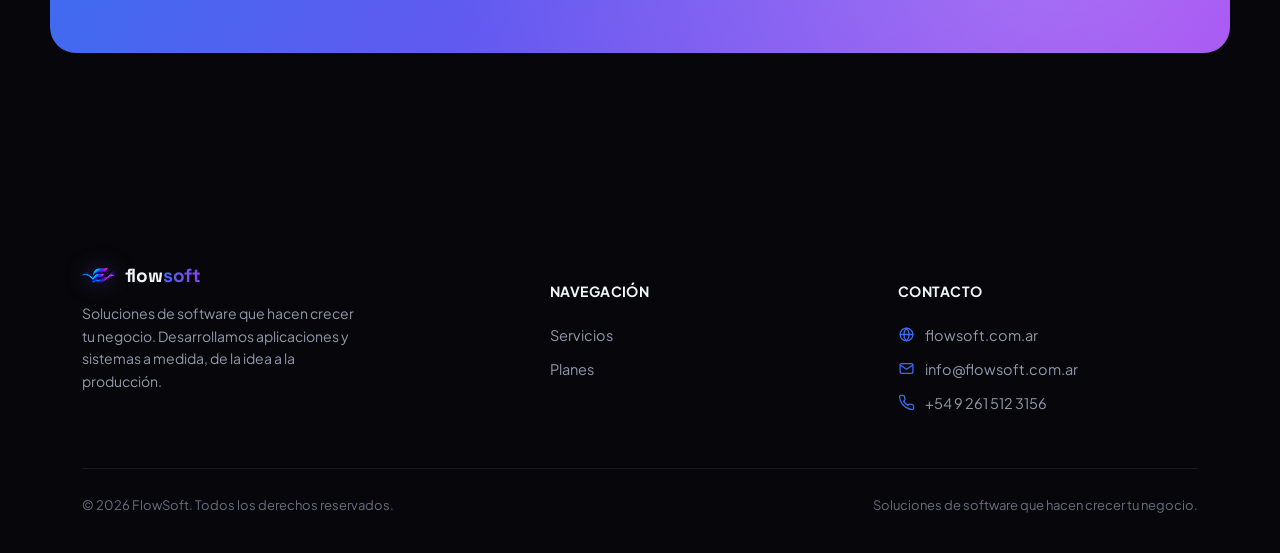
==== commit 4fe4f5d9: "Revert "Rebrand landing page to MCN Administración" This reverts commit e3866e3cf8b19c799a40000e5973" ====
--- a/index.html
+++ b/index.html
@@ -3,50 +3,39 @@
 <head>
 <meta charset="UTF-8">
 <meta name="viewport" content="width=device-width, initial-scale=1.0">
-<title>MCN Administración — Administración profesional de consorcios</title>
-<meta name="description" content="Administramos tu consorcio con transparencia total: liquidación de expensas, rendición de cuentas mensual, atención personalizada y software propio de gestión online.">
-<link rel="icon" type="image/png" href="assets/favicon.png">
+<title>FlowSoft — Soluciones de software que hacen crecer tu negocio</title>
+<meta name="description" content="Desarrollamos aplicaciones y sistemas a medida, combinando tecnología, experiencia y diseño para llevar tu idea al siguiente nivel.">
+<link rel="icon" href="assets/flowsoft-icon.png" type="image/png">
 <link rel="preconnect" href="https://fonts.googleapis.com">
 <link rel="preconnect" href="https://fonts.gstatic.com" crossorigin>
-<link href="https://fonts.googleapis.com/css2?family=Fraunces:opsz,wght@9..144,500;9..144,600;9..144,700&family=Plus+Jakarta+Sans:wght@400;500;600;700;800&display=swap" rel="stylesheet">
+<link href="https://fonts.googleapis.com/css2?family=Space+Grotesk:wght@500;600;700&family=Plus+Jakarta+Sans:wght@400;500;600;700&display=swap" rel="stylesheet">
 <link rel="stylesheet" href="css/style.css">
-<script>document.documentElement.classList.add('js');</script>
 </head>
 <body>
-
-<div id="scrollProgress"></div>
 
 <nav id="navbar">
   <div class="nav-inner">
     <a class="brand" href="#top">
-      <img class="logo-mark" src="assets/mcn-icon-transparent.png" alt="MCN Administración">
-      <span class="brand-word-group">
-        <span class="brand-word">MCN</span>
-        <span class="brand-sub">Administración</span>
-      </span>
+      <img src="assets/flowsoft-icon.png" alt="FlowSoft">
+      <span class="brand-word">flow<span class="s2">soft</span></span>
     </a>
     <div class="nav-links">
-      <a href="#problema">El problema</a>
-      <a href="#compromiso">Compromiso</a>
       <a href="#servicios">Servicios</a>
-      <a href="#proceso">Cómo trabajamos</a>
+      <a href="#planes">Planes</a>
+      <a href="#contacto">Contacto</a>
     </div>
     <div class="nav-cta">
-      <a class="btn btn-primary" href="https://wa.me/5493415805848?text=Hola%2C%20quiero%20informaci%C3%B3n%20sobre%20la%20administraci%C3%B3n%20de%20mi%20consorcio." target="_blank" rel="noopener">
-        <svg width="16" height="16" viewBox="0 0 24 24" fill="currentColor"><path d="M17.5 14.4c-.3-.1-1.7-.9-2-1-.3-.1-.5-.1-.7.1-.2.3-.8 1-.9 1.2-.2.2-.3.2-.6.1-.3-.1-1.3-.5-2.4-1.5-.9-.8-1.5-1.8-1.7-2.1-.2-.3 0-.5.1-.6.1-.1.3-.3.4-.5.1-.2.2-.3.3-.5.1-.2 0-.4 0-.5C10 9 9.4 7.6 9.1 7c-.2-.5-.4-.4-.6-.4h-.5c-.2 0-.5.1-.7.3-.2.3-1 1-1 2.4s1 2.8 1.1 3c.1.2 2 3 4.8 4.3.7.3 1.2.5 1.6.6.7.2 1.3.2 1.8.1.5-.1 1.7-.7 1.9-1.3.2-.7.2-1.2.2-1.3-.1-.1-.3-.2-.6-.3z"/><path d="M12 2C6.5 2 2 6.5 2 12c0 1.9.5 3.6 1.4 5.2L2 22l4.9-1.3C8.4 21.5 10.2 22 12 22c5.5 0 10-4.5 10-10S17.5 2 12 2zm0 18c-1.6 0-3.2-.4-4.5-1.2l-.3-.2-3.2.8.9-3.1-.2-.3C3.9 14.8 3.5 13.4 3.5 12c0-4.7 3.8-8.5 8.5-8.5s8.5 3.8 8.5 8.5-3.8 8.5-8.5 8.5z"/></svg>
-        Consultanos
-      </a>
+      <a class="btn btn-primary" href="#contacto">Empezar</a>
     </div>
     <button class="nav-toggle" id="navToggle" aria-label="Abrir menú" aria-expanded="false">
       <span></span><span></span><span></span>
     </button>
   </div>
   <div class="nav-mobile" id="navMobile">
-    <a href="#problema">El problema</a>
-    <a href="#compromiso">Compromiso</a>
     <a href="#servicios">Servicios</a>
-    <a href="#proceso">Cómo trabajamos</a>
-    <a class="btn btn-primary" href="https://wa.me/5493415805848?text=Hola%2C%20quiero%20informaci%C3%B3n%20sobre%20la%20administraci%C3%B3n%20de%20mi%20consorcio." target="_blank" rel="noopener">Consultanos por WhatsApp</a>
+    <a href="#planes">Planes</a>
+    <a href="#contacto">Contacto</a>
+    <a class="btn btn-primary" href="#contacto">Empezar</a>
   </div>
 </nav>
 
@@ -54,202 +43,180 @@
   <div class="orb orb-1"></div>
   <div class="orb orb-2"></div>
   <div class="orb orb-3"></div>
-
-  <img class="hero-icon" src="assets/mcn-icon-transparent.png" alt="MCN Administración">
-  <div class="hero-word">MCN <span class="s2">Administración</span></div>
-  <div class="hero-tagline">Gestión · Transparencia · Confianza</div>
-
-  <h1>Administramos tu consorcio con la transparencia que tu edificio merece</h1>
-  <p class="lead">Liquidación de expensas clara, rendición de cuentas mes a mes y atención cercana a cada propietario. Vos disfrutá tu tiempo — nosotros nos ocupamos del papeleo.</p>
+  <svg class="hero-wave" viewBox="0 0 1200 500" preserveAspectRatio="none">
+    <defs>
+      <linearGradient id="waveGrad" x1="0" y1="0" x2="1" y2="0">
+        <stop offset="0%" stop-color="#3b6df0"/>
+        <stop offset="100%" stop-color="#9b3bf0"/>
+      </linearGradient>
+    </defs>
+    <path class="p1" d="M-50,320 C200,220 350,420 600,300 C850,180 1000,360 1250,260" fill="none" stroke="url(#waveGrad)" stroke-width="1.5" opacity="0.5"/>
+    <path class="p2" d="M-50,380 C220,300 380,460 620,360 C860,260 1020,400 1250,320" fill="none" stroke="url(#waveGrad)" stroke-width="1" opacity="0.35"/>
+  </svg>
+
+  <img class="hero-icon" src="assets/flowsoft-icon.png" alt="FlowSoft">
+  <div class="hero-word">flow<span class="s2">soft</span></div>
+  <div class="hero-tagline">Soluciones de software que hacen crecer tu negocio</div>
+
+  <h1>Llevamos tu idea al siguiente nivel con software a medida</h1>
+  <p class="lead">Desarrollamos aplicaciones y sistemas combinando tecnología, experiencia y diseño — de la primera línea de código al negocio en producción.</p>
 
   <div class="hero-actions">
-    <a class="btn btn-primary" href="https://wa.me/5493415805848?text=Hola%2C%20quiero%20informaci%C3%B3n%20sobre%20la%20administraci%C3%B3n%20de%20mi%20consorcio." target="_blank" rel="noopener">
-      <svg width="17" height="17" viewBox="0 0 24 24" fill="currentColor"><path d="M17.5 14.4c-.3-.1-1.7-.9-2-1-.3-.1-.5-.1-.7.1-.2.3-.8 1-.9 1.2-.2.2-.3.2-.6.1-.3-.1-1.3-.5-2.4-1.5-.9-.8-1.5-1.8-1.7-2.1-.2-.3 0-.5.1-.6.1-.1.3-.3.4-.5.1-.2.2-.3.3-.5.1-.2 0-.4 0-.5C10 9 9.4 7.6 9.1 7c-.2-.5-.4-.4-.6-.4h-.5c-.2 0-.5.1-.7.3-.2.3-1 1-1 2.4s1 2.8 1.1 3c.1.2 2 3 4.8 4.3.7.3 1.2.5 1.6.6.7.2 1.3.2 1.8.1.5-.1 1.7-.7 1.9-1.3.2-.7.2-1.2.2-1.3-.1-.1-.3-.2-.6-.3z"/><path d="M12 2C6.5 2 2 6.5 2 12c0 1.9.5 3.6 1.4 5.2L2 22l4.9-1.3C8.4 21.5 10.2 22 12 22c5.5 0 10-4.5 10-10S17.5 2 12 2zm0 18c-1.6 0-3.2-.4-4.5-1.2l-.3-.2-3.2.8.9-3.1-.2-.3C3.9 14.8 3.5 13.4 3.5 12c0-4.7 3.8-8.5 8.5-8.5s8.5 3.8 8.5 8.5-3.8 8.5-8.5 8.5z"/></svg>
-      Hablar por WhatsApp
+    <a class="btn btn-primary" href="#contacto">
+      Consultanos tu proyecto
+      <svg width="16" height="16" viewBox="0 0 24 24" fill="none" stroke="currentColor" stroke-width="2" stroke-linecap="round"><path d="M5 12h14M13 6l6 6-6 6"/></svg>
     </a>
     <a class="btn btn-ghost" href="#servicios">Ver servicios</a>
   </div>
-
-  <div class="hero-chips">
-    <span class="chip"><svg viewBox="0 0 24 24" fill="none" stroke-width="2" stroke-linecap="round" stroke-linejoin="round"><path d="M9 11l3 3L22 4"/><path d="M21 12v7a2 2 0 01-2 2H5a2 2 0 01-2-2V5a2 2 0 012-2h11"/></svg>Rendición mensual</span>
-    <span class="chip"><svg viewBox="0 0 24 24" fill="none" stroke-width="2" stroke-linecap="round" stroke-linejoin="round"><rect x="3" y="4" width="18" height="14" rx="2"/><path d="M8 21h8M12 17v4M7 9l3 3-3 3M13 15h4"/></svg>Software propio online</span>
-    <span class="chip"><svg viewBox="0 0 24 24" fill="none" stroke-width="2" stroke-linecap="round" stroke-linejoin="round"><path d="M12 3l7 3v6c0 4.5-3 7.5-7 9-4-1.5-7-4.5-7-9V6l7-3z"/></svg>Sin sorpresas</span>
-  </div>
-</section>
-
-<section id="problema">
-  <div class="wrap">
-    <div class="section-head reveal">
-      <span class="eyebrow">¿Te suena familiar?</span>
-      <h2>Expensas atrasadas, gastos sin rendir<br>y vecinos enojados</h2>
-      <p>Con una administración profesional, eso se termina.</p>
-    </div>
-
-    <div class="problem-grid">
-      <div class="problem-card reveal" style="--d:.05s">
-        <div class="problem-icon">
-          <svg viewBox="0 0 24 24" fill="none" stroke-width="1.8" stroke-linecap="round" stroke-linejoin="round"><circle cx="12" cy="12" r="9"/><path d="M12 8v5M12 16h.01"/></svg>
-        </div>
-        <h3>Gastos que nadie explica</h3>
-        <p>Expensas que suben sin una rendición clara detrás de cada peso.</p>
-      </div>
-      <div class="problem-card reveal" style="--d:.15s">
-        <div class="problem-icon">
-          <svg viewBox="0 0 24 24" fill="none" stroke-width="1.8" stroke-linecap="round" stroke-linejoin="round"><circle cx="12" cy="12" r="9"/><path d="M12 7v5l3.5 2"/></svg>
-        </div>
-        <h3>Atrasos y reclamos constantes</h3>
-        <p>Pagos que no se cobran a tiempo y proveedores que no se coordinan.</p>
-      </div>
-      <div class="problem-card reveal" style="--d:.25s">
-        <div class="problem-icon">
-          <svg viewBox="0 0 24 24" fill="none" stroke-width="1.8" stroke-linecap="round" stroke-linejoin="round"><path d="M17 21v-2a4 4 0 00-4-4H5a4 4 0 00-4 4v2"/><circle cx="9" cy="7" r="4"/><path d="M23 21v-2a4 4 0 00-3-3.87M16 3.13a4 4 0 010 7.75"/></svg>
-        </div>
-        <h3>Vecinos desinformados y molestos</h3>
-        <p>Consultas sin respuesta y asambleas donde nadie tiene la información a mano.</p>
-      </div>
-    </div>
-  </div>
-</section>
-
-<section id="compromiso">
-  <div class="wrap">
-    <div class="section-head reveal">
-      <span class="eyebrow">Nuestro compromiso</span>
-      <h2>Todo lo que tu consorcio necesita,<br>sin complicaciones</h2>
-      <p>Profesionalizamos la administración de tu edificio de punta a punta.</p>
-    </div>
-
-    <div class="commit-grid">
-      <div class="commit-card reveal" style="--d:.05s">
-        <div class="commit-icon">
-          <svg viewBox="0 0 24 24" fill="none" stroke-width="1.8" stroke-linecap="round" stroke-linejoin="round"><path d="M9 11l3 3L22 4"/><path d="M21 12v7a2 2 0 01-2 2H5a2 2 0 01-2-2V5a2 2 0 012-2h11"/></svg>
-        </div>
-        <h3>Rendición de cuentas clara, mes a mes</h3>
-        <p>Cada gasto documentado y a la vista, sin letra chica.</p>
-      </div>
-      <div class="commit-card reveal" style="--d:.15s">
-        <div class="commit-icon">
-          <svg viewBox="0 0 24 24" fill="none" stroke-width="1.8" stroke-linecap="round" stroke-linejoin="round"><path d="M14 2H6a2 2 0 00-2 2v16a2 2 0 002 2h12a2 2 0 002-2V8z"/><path d="M14 2v6h6M9 15h6M9 11h2"/></svg>
-        </div>
-        <h3>Nosotros nos ocupamos del papeleo</h3>
-        <p>Vos disfrutá tu tiempo mientras gestionamos cada trámite.</p>
-      </div>
-      <div class="commit-card reveal" style="--d:.25s">
-        <div class="commit-icon">
-          <svg viewBox="0 0 24 24" fill="none" stroke-width="1.8" stroke-linecap="round" stroke-linejoin="round"><rect x="3" y="4" width="18" height="14" rx="2"/><path d="M8 21h8M12 17v4M7 9l3 3-3 3M13 15h4"/></svg>
-        </div>
-        <h3>Software propio de gestión online</h3>
-        <p>Consultá gastos y balances de tu consorcio en tiempo real, desde donde estés.</p>
-      </div>
-    </div>
-  </div>
 </section>
 
 <section id="servicios">
   <div class="wrap">
-    <div class="section-head reveal">
+    <div class="section-head">
       <span class="eyebrow">Servicios</span>
-      <h2>Administración integral<br>de consorcios</h2>
-      <p>Un solo equipo para cada aspecto de la gestión de tu edificio.</p>
+      <h2>Todo lo que tu negocio necesita<br>para operar en digital</h2>
+      <p>Del diseño a la puesta en producción, un solo equipo para cada capa de tu producto.</p>
     </div>
 
     <div class="feat-grid">
-      <div class="feat-card reveal" style="--d:.05s">
-        <div class="feat-icon">
-          <svg viewBox="0 0 24 24" fill="none" stroke-width="1.8" stroke-linecap="round" stroke-linejoin="round"><rect x="3" y="4" width="18" height="16" rx="2"/><path d="M3 10h18M8 2v4M16 2v4M8 15h3M8 18h6"/></svg>
-        </div>
-        <h3>Liquidación de expensas</h3>
-        <p>Cálculo y emisión mensual de expensas, clara y a tiempo para cada unidad.</p>
-      </div>
-      <div class="feat-card reveal" style="--d:.1s">
-        <div class="feat-icon">
+      <div class="feat-card">
+        <div class="feat-icon">
+          <svg viewBox="0 0 24 24" fill="none" stroke-width="1.8" stroke-linecap="round" stroke-linejoin="round"><rect x="7" y="2" width="10" height="20" rx="2"/><path d="M11 18h2"/></svg>
+        </div>
+        <h3>Desarrollo Android · iOS · Web</h3>
+        <p>Apps nativas y multiplataforma con la mejor experiencia de usuario, de punta a punta.</p>
+      </div>
+      <div class="feat-card">
+        <div class="feat-icon">
+          <svg viewBox="0 0 24 24" fill="none" stroke-width="1.8" stroke-linecap="round" stroke-linejoin="round"><rect x="3" y="4" width="18" height="14" rx="2"/><path d="M8 21h8M12 18v3"/></svg>
+        </div>
+        <h3>Apps personalizadas</h3>
+        <p>Creamos aplicaciones a medida, adaptadas a las necesidades específicas de tu negocio.</p>
+      </div>
+      <div class="feat-card">
+        <div class="feat-icon">
+          <svg viewBox="0 0 24 24" fill="none" stroke-width="1.8" stroke-linecap="round" stroke-linejoin="round"><circle cx="12" cy="12" r="9"/><path d="M3 12h18M12 3c2.5 2.6 3.8 6 3.8 9s-1.3 6.4-3.8 9c-2.5-2.6-3.8-6-3.8-9s1.3-6.4 3.8-9z"/></svg>
+        </div>
+        <h3>Web empresariales · pymes</h3>
+        <p>Sitios modernos, autogestionables y optimizados para convertir visitas en clientes.</p>
+      </div>
+      <div class="feat-card">
+        <div class="feat-icon">
+          <svg viewBox="0 0 24 24" fill="none" stroke-width="1.8" stroke-linecap="round" stroke-linejoin="round"><ellipse cx="12" cy="5" rx="8" ry="3"/><path d="M4 5v14c0 1.7 3.6 3 8 3s8-1.3 8-3V5M4 12c0 1.7 3.6 3 8 3s8-1.3 8-3"/></svg>
+        </div>
+        <h3>Backend · base de datos</h3>
+        <p>Sistemas robustos, escalables y seguros para que tus datos crezcan sin límites.</p>
+      </div>
+      <div class="feat-card">
+        <div class="feat-icon">
+          <svg viewBox="0 0 24 24" fill="none" stroke-width="1.8" stroke-linecap="round" stroke-linejoin="round"><path d="M12 3l7 3v6c0 4.5-3 7.5-7 9-4-1.5-7-4.5-7-9V6l7-3z"/><path d="M9.5 12l1.8 1.8L14.5 10"/></svg>
+        </div>
+        <h3>Seguridad en cobros online</h3>
+        <p>Integramos pasarelas de pago seguras y confiables para que tus clientes compren tranquilos.</p>
+      </div>
+      <div class="feat-card">
+        <div class="feat-icon">
+          <svg viewBox="0 0 24 24" fill="none" stroke-width="1.8" stroke-linecap="round" stroke-linejoin="round"><path d="M13 2L4 14h7l-1 8 9-12h-7l1-8z"/></svg>
+        </div>
+        <h3>Soporte y evolución continua</h3>
+        <p>Acompañamos tu producto después del lanzamiento, iterando junto a tu equipo.</p>
+      </div>
+    </div>
+
+    <div class="badges-row">
+      <div class="badge-item"><svg viewBox="0 0 24 24" fill="none" stroke-width="1.8" stroke-linecap="round" stroke-linejoin="round"><circle cx="12" cy="12" r="3"/><path d="M19.4 15a1.7 1.7 0 00.3 1.9l.1.1a2 2 0 11-2.9 2.9l-.1-.1a1.7 1.7 0 00-1.9-.3 1.7 1.7 0 00-1 1.5V21a2 2 0 11-4 0v-.1a1.7 1.7 0 00-1-1.6 1.7 1.7 0 00-1.9.3l-.1.1a2 2 0 11-2.9-2.9l.1-.1a1.7 1.7 0 00.3-1.9 1.7 1.7 0 00-1.5-1H3a2 2 0 110-4h.1a1.7 1.7 0 001.5-1 1.7 1.7 0 00-.3-1.9l-.1-.1a2 2 0 112.9-2.9l.1.1a1.7 1.7 0 001.9.3H9a1.7 1.7 0 001-1.5V3a2 2 0 114 0v.1a1.7 1.7 0 001 1.5 1.7 1.7 0 001.9-.3l.1-.1a2 2 0 112.9 2.9l-.1.1a1.7 1.7 0 00-.3 1.9V9a1.7 1.7 0 001.5 1H21a2 2 0 110 4h-.1a1.7 1.7 0 00-1.5 1z"/></svg>Tecnología de vanguardia</div>
+      <div class="badge-item"><svg viewBox="0 0 24 24" fill="none" stroke-width="1.8" stroke-linecap="round" stroke-linejoin="round"><path d="M17 21v-2a4 4 0 00-4-4H5a4 4 0 00-4 4v2"/><circle cx="9" cy="7" r="4"/><path d="M23 21v-2a4 4 0 00-3-3.87M16 3.13a4 4 0 010 7.75"/></svg>Soluciones a medida</div>
+      <div class="badge-item"><svg viewBox="0 0 24 24" fill="none" stroke-width="1.8" stroke-linecap="round" stroke-linejoin="round"><path d="M12 3l7 3v6c0 4.5-3 7.5-7 9-4-1.5-7-4.5-7-9V6l7-3z"/></svg>Seguridad y confianza</div>
+      <div class="badge-item"><svg viewBox="0 0 24 24" fill="none" stroke-width="1.8" stroke-linecap="round" stroke-linejoin="round"><path d="M3 3v18h18"/><path d="M7 15l4-5 3 3 5-7"/></svg>Enfocados en resultados</div>
+    </div>
+  </div>
+</section>
+
+<section id="planes">
+  <div class="wrap">
+    <div class="section-head">
+      <span class="eyebrow">Planes</span>
+      <h2>Software a tu medida,<br>sin plantillas cerradas</h2>
+      <p>Valores de referencia según el tipo de proyecto — el alcance final se ajusta a las necesidades de tu negocio.</p>
+    </div>
+
+    <div class="price-list">
+      <div class="price-item">
+        <div class="price-icon">
+          <svg viewBox="0 0 24 24" fill="none" stroke-width="1.8" stroke-linecap="round" stroke-linejoin="round"><rect x="3" y="4" width="18" height="16" rx="2"/><path d="M3 9h18"/><circle cx="6.5" cy="6.5" r="0.6" fill="currentColor" stroke="none"/><circle cx="9" cy="6.5" r="0.6" fill="currentColor" stroke="none"/></svg>
+        </div>
+        <div class="price-info">
+          <h3>Landing Page</h3>
+          <p>Página única enfocada en conversión, ideal para promocionar un producto, servicio o campaña.</p>
+        </div>
+        <div class="price-divider"></div>
+        <div class="price-value price-blue">$ 25.000</div>
+      </div>
+
+      <div class="price-item">
+        <div class="price-icon">
+          <svg viewBox="0 0 24 24" fill="none" stroke-width="1.8" stroke-linecap="round" stroke-linejoin="round"><rect x="4" y="2" width="16" height="20" rx="1"/><path d="M9 22v-4h6v4M9 8h1M14 8h1M9 12h1M14 12h1M9 16h1M14 16h1"/></svg>
+        </div>
+        <div class="price-info">
+          <h3>Web Institucional</h3>
+          <p>Sitio multipágina para presentar tu empresa, servicios y equipo con una imagen profesional.</p>
+        </div>
+        <div class="price-divider"></div>
+        <div class="price-value price-blue">$ 200.000</div>
+      </div>
+
+      <div class="price-item">
+        <div class="price-icon">
+          <svg viewBox="0 0 24 24" fill="none" stroke-width="1.8" stroke-linecap="round" stroke-linejoin="round"><rect x="3" y="4" width="18" height="13" rx="2"/><path d="M8 21h8M12 17v4M9 9l-2 2 2 2M15 9l2 2-2 2"/></svg>
+        </div>
+        <div class="price-info">
+          <h3>Web Dinámica / Sistema</h3>
+          <p>Plataforma con backend, base de datos y funcionalidades a medida para gestionar tu negocio.</p>
+        </div>
+        <div class="price-divider"></div>
+        <div class="price-value price-purple">$ 1.000.000</div>
+      </div>
+
+      <div class="price-item">
+        <div class="price-icon">
           <svg viewBox="0 0 24 24" fill="none" stroke-width="1.8" stroke-linecap="round" stroke-linejoin="round"><circle cx="9" cy="20" r="1"/><circle cx="18" cy="20" r="1"/><path d="M2 3h2l2.4 12.4a2 2 0 002 1.6h8.6a2 2 0 002-1.6L22 7H6"/></svg>
         </div>
-        <h3>Cobranza y gestión de morosidad</h3>
-        <p>Seguimiento de pagos y acompañamiento para regularizar deudas sin conflictos.</p>
-      </div>
-      <div class="feat-card reveal" style="--d:.15s">
-        <div class="feat-icon">
-          <svg viewBox="0 0 24 24" fill="none" stroke-width="1.8" stroke-linecap="round" stroke-linejoin="round"><path d="M17 21v-2a4 4 0 00-4-4H5a4 4 0 00-4 4v2"/><circle cx="9" cy="7" r="4"/><path d="M23 21v-2a4 4 0 00-3-3.87M16 3.13a4 4 0 010 7.75"/></svg>
-        </div>
-        <h3>Atención a propietarios e inquilinos</h3>
-        <p>Un canal directo y cercano para resolver consultas y reclamos rápido.</p>
-      </div>
-      <div class="feat-card reveal" style="--d:.2s">
-        <div class="feat-icon">
-          <svg viewBox="0 0 24 24" fill="none" stroke-width="1.8" stroke-linecap="round" stroke-linejoin="round"><path d="M14.7 6.3a1 1 0 000 1.4l1.6 1.6a1 1 0 001.4 0l3.1-3.1a4 4 0 01-5.4 5.4L7 20a2 2 0 01-3-3l8.4-7.9a4 4 0 015.4-5.4l-3.1 3.1z"/></svg>
-        </div>
-        <h3>Mantenimiento y proveedores</h3>
-        <p>Coordinación de arreglos, contratistas y servicios del edificio.</p>
-      </div>
-      <div class="feat-card reveal" style="--d:.25s">
-        <div class="feat-icon">
-          <svg viewBox="0 0 24 24" fill="none" stroke-width="1.8" stroke-linecap="round" stroke-linejoin="round"><path d="M8 6h13M8 12h13M8 18h13M3 6h.01M3 12h.01M3 18h.01"/></svg>
-        </div>
-        <h3>Asambleas y actas</h3>
-        <p>Organización, convocatoria y documentación prolija de cada asamblea.</p>
-      </div>
-      <div class="feat-card reveal" style="--d:.3s">
-        <div class="feat-icon">
-          <svg viewBox="0 0 24 24" fill="none" stroke-width="1.8" stroke-linecap="round" stroke-linejoin="round"><rect x="3" y="4" width="18" height="14" rx="2"/><path d="M8 21h8M12 17v4M7 9l3 3-3 3M13 15h4"/></svg>
-        </div>
-        <h3>Portal online de gestión</h3>
-        <p>Acceso propio para consultar expensas, balances y comunicados 24/7.</p>
-      </div>
-    </div>
-  </div>
-</section>
-
-<section id="proceso">
-  <div class="wrap">
-    <div class="section-head reveal">
-      <span class="eyebrow">Cómo trabajamos</span>
-      <h2>De la primera consulta<br>a la gestión mensual</h2>
-      <p>Un proceso simple y transparente desde el día uno.</p>
-    </div>
-
-    <div class="timeline">
-      <div class="timeline-item reveal" style="--d:.05s">
-        <div class="timeline-num">1</div>
-        <div class="timeline-body">
-          <h3>Diagnóstico del consorcio</h3>
-          <p>Relevamos la situación actual: expensas, deudas, proveedores y documentación.</p>
-        </div>
-      </div>
-      <div class="timeline-item reveal" style="--d:.15s">
-        <div class="timeline-num">2</div>
-        <div class="timeline-body">
-          <h3>Puesta en marcha</h3>
-          <p>Migramos la administración sin interrumpir el funcionamiento del edificio.</p>
-        </div>
-      </div>
-      <div class="timeline-item reveal" style="--d:.25s">
-        <div class="timeline-num">3</div>
-        <div class="timeline-body">
-          <h3>Gestión mensual</h3>
-          <p>Liquidamos expensas, coordinamos mantenimiento y atendemos a cada propietario.</p>
-        </div>
-      </div>
-      <div class="timeline-item reveal" style="--d:.35s">
-        <div class="timeline-num">4</div>
-        <div class="timeline-body">
-          <h3>Reportes y rendición</h3>
-          <p>Recibís cada mes un balance claro, disponible también en el portal online.</p>
-        </div>
-      </div>
+        <div class="price-info">
+          <h3>E-commerce</h3>
+          <p>Tienda online completa con catálogo, carrito de compras y pasarela de pagos integrada.</p>
+        </div>
+        <div class="price-divider"></div>
+        <div class="price-value price-purple">$ 350.000</div>
+      </div>
+
+      <div class="price-item">
+        <div class="price-icon">
+          <svg viewBox="0 0 24 24" fill="none" stroke-width="1.8" stroke-linecap="round" stroke-linejoin="round"><circle cx="12" cy="12" r="9"/><path d="M3 12h18M12 3c2.5 2.6 3.8 6 3.8 9s-1.3 6.4-3.8 9c-2.5-2.6-3.8-6-3.8-9s1.3-6.4 3.8-9z"/></svg>
+        </div>
+        <div class="price-info">
+          <h3>Aplicación Web / Plataforma</h3>
+          <p>Producto SaaS o plataforma escalable, con arquitectura robusta y funcionalidades avanzadas.</p>
+        </div>
+        <div class="price-divider"></div>
+        <div class="price-value grad-text">USD 1000</div>
+      </div>
+    </div>
+
+    <div class="price-note">
+      <p>* Valores de referencia, sujetos al alcance final del proyecto. <a href="#contacto">Solicitá tu cotización personalizada</a>.</p>
     </div>
   </div>
 </section>
 
 <section class="cta-section">
-  <div class="cta-band reveal">
+  <div class="cta-band">
     <div class="cta-band-text">
-      <h3>Empezá a administrar tu consorcio distinto</h3>
-      <p>Gestión · Transparencia · Confianza — contanos sobre tu edificio y te asesoramos sin compromiso.</p>
-    </div>
-    <a class="btn-light" href="https://wa.me/5493415805848?text=Hola%2C%20quiero%20informaci%C3%B3n%20sobre%20la%20administraci%C3%B3n%20de%20mi%20consorcio." target="_blank" rel="noopener">
-      <svg width="17" height="17" viewBox="0 0 24 24" fill="currentColor"><path d="M17.5 14.4c-.3-.1-1.7-.9-2-1-.3-.1-.5-.1-.7.1-.2.3-.8 1-.9 1.2-.2.2-.3.2-.6.1-.3-.1-1.3-.5-2.4-1.5-.9-.8-1.5-1.8-1.7-2.1-.2-.3 0-.5.1-.6.1-.1.3-.3.4-.5.1-.2.2-.3.3-.5.1-.2 0-.4 0-.5C10 9 9.4 7.6 9.1 7c-.2-.5-.4-.4-.6-.4h-.5c-.2 0-.5.1-.7.3-.2.3-1 1-1 2.4s1 2.8 1.1 3c.1.2 2 3 4.8 4.3.7.3 1.2.5 1.6.6.7.2 1.3.2 1.8.1.5-.1 1.7-.7 1.9-1.3.2-.7.2-1.2.2-1.3-.1-.1-.3-.2-.6-.3z"/><path d="M12 2C6.5 2 2 6.5 2 12c0 1.9.5 3.6 1.4 5.2L2 22l4.9-1.3C8.4 21.5 10.2 22 12 22c5.5 0 10-4.5 10-10S17.5 2 12 2zm0 18c-1.6 0-3.2-.4-4.5-1.2l-.3-.2-3.2.8.9-3.1-.2-.3C3.9 14.8 3.5 13.4 3.5 12c0-4.7 3.8-8.5 8.5-8.5s8.5 3.8 8.5 8.5-3.8 8.5-8.5 8.5z"/></svg>
-      Escribinos y cotizá
+      <h3>¿Tenés un proyecto en mente?</h3>
+      <p>Contanos tu idea y la hacemos realidad.</p>
+    </div>
+    <a class="btn-light" href="mailto:info@flowsoft.com.ar">
+      Consultar ahora
+      <svg width="16" height="16" viewBox="0 0 24 24" fill="none" stroke="currentColor" stroke-width="2.2" stroke-linecap="round"><path d="M13 2L4 14h7l-1 8 9-12h-7l1-8z"/></svg>
     </a>
   </div>
 </section>
@@ -259,37 +226,40 @@
     <div class="footer-grid">
       <div class="footer-brand">
         <div class="brand">
-          <img class="logo-mark" src="assets/mcn-icon-transparent.png" alt="MCN Administración" style="width:34px;">
-          <span class="brand-word-group">
-            <span class="brand-word" style="font-size:19px;">MCN</span>
-            <span class="brand-sub">Administración</span>
-          </span>
-        </div>
-        <p>Gestión, transparencia y confianza para tu consorcio. Liquidación de expensas, rendición mensual y atención personalizada.</p>
+          <img src="assets/flowsoft-icon.png" alt="FlowSoft" style="width:32.5px;">
+          <span class="brand-word" style="font-size:19px;">flow<span class="s2">soft</span></span>
+        </div>
+        <p>Soluciones de software que hacen crecer tu negocio. Desarrollamos aplicaciones y sistemas a medida, de la idea a la producción.</p>
       </div>
       <div class="footer-col">
         <h4>Navegación</h4>
-        <a href="#problema">El problema</a>
-        <a href="#compromiso">Compromiso</a>
         <a href="#servicios">Servicios</a>
-        <a href="#proceso">Cómo trabajamos</a>
+        <a href="#planes">Planes</a>
       </div>
       <div class="footer-col">
         <h4>Contacto</h4>
-        <a href="https://wa.me/5493415805848?text=Hola%2C%20quiero%20informaci%C3%B3n%20sobre%20la%20administraci%C3%B3n%20de%20mi%20consorcio." target="_blank" rel="noopener">
-          <svg viewBox="0 0 24 24" fill="currentColor"><path d="M17.5 14.4c-.3-.1-1.7-.9-2-1-.3-.1-.5-.1-.7.1-.2.3-.8 1-.9 1.2-.2.2-.3.2-.6.1-.3-.1-1.3-.5-2.4-1.5-.9-.8-1.5-1.8-1.7-2.1-.2-.3 0-.5.1-.6.1-.1.3-.3.4-.5.1-.2.2-.3.3-.5.1-.2 0-.4 0-.5C10 9 9.4 7.6 9.1 7c-.2-.5-.4-.4-.6-.4h-.5c-.2 0-.5.1-.7.3-.2.3-1 1-1 2.4s1 2.8 1.1 3c.1.2 2 3 4.8 4.3.7.3 1.2.5 1.6.6.7.2 1.3.2 1.8.1.5-.1 1.7-.7 1.9-1.3.2-.7.2-1.2.2-1.3-.1-.1-.3-.2-.6-.3z"/><path d="M12 2C6.5 2 2 6.5 2 12c0 1.9.5 3.6 1.4 5.2L2 22l4.9-1.3C8.4 21.5 10.2 22 12 22c5.5 0 10-4.5 10-10S17.5 2 12 2zm0 18c-1.6 0-3.2-.4-4.5-1.2l-.3-.2-3.2.8.9-3.1-.2-.3C3.9 14.8 3.5 13.4 3.5 12c0-4.7 3.8-8.5 8.5-8.5s8.5 3.8 8.5 8.5-3.8 8.5-8.5 8.5z"/></svg>
-          +54 9 3415 80-5848
+        <a href="https://flowsoft.com.ar" target="_blank" rel="noopener">
+          <svg viewBox="0 0 24 24" fill="none" stroke-width="1.8" stroke-linecap="round" stroke-linejoin="round"><circle cx="12" cy="12" r="9"/><path d="M3 12h18M12 3c2.5 2.6 3.8 6 3.8 9s-1.3 6.4-3.8 9c-2.5-2.6-3.8-6-3.8-9s1.3-6.4 3.8-9z"/></svg>
+          flowsoft.com.ar
         </a>
+        <a href="mailto:info@flowsoft.com.ar">
+          <svg viewBox="0 0 24 24" fill="none" stroke-width="1.8" stroke-linecap="round" stroke-linejoin="round"><rect x="3" y="5" width="18" height="14" rx="2"/><path d="M3 7l9 6 9-6"/></svg>
+          info@flowsoft.com.ar
+        </a>
+        <a href="tel:+5492615123156">
+          <svg viewBox="0 0 24 24" fill="none" stroke-width="1.8" stroke-linecap="round" stroke-linejoin="round"><path d="M22 16.9v3a2 2 0 01-2.2 2 19.8 19.8 0 01-8.6-3 19.5 19.5 0 01-6-6 19.8 19.8 0 01-3-8.7A2 2 0 014.1 2h3a2 2 0 012 1.7c.1 1 .3 2 .7 3a2 2 0 01-.5 2.1L8 10.1a16 16 0 006 6l1.3-1.3a2 2 0 012.1-.5c1 .4 2 .6 3 .7a2 2 0 011.6 2z"/></svg>
+          +54 9 261 512 3156
+        </a>
       </div>
     </div>
     <div class="footer-bottom">
-      <p>© 2026 MCN Administración. Todos los derechos reservados.</p>
-      <p>Gestión · Transparencia · Confianza</p>
+      <p>© 2026 FlowSoft. Todos los derechos reservados.</p>
+      <p>Soluciones de software que hacen crecer tu negocio.</p>
     </div>
   </div>
 </footer>
 
-<a class="whatsapp-float" href="https://wa.me/5493415805848?text=Hola%2C%20quiero%20informaci%C3%B3n%20sobre%20la%20administraci%C3%B3n%20de%20mi%20consorcio." target="_blank" rel="noopener" aria-label="Escribinos por WhatsApp">
+<a class="whatsapp-float" href="https://wa.me/5492615123156" target="_blank" rel="noopener" aria-label="Escribinos por WhatsApp">
   <svg viewBox="0 0 24 24" fill="currentColor"><path d="M17.5 14.4c-.3-.1-1.7-.9-2-1-.3-.1-.5-.1-.7.1-.2.3-.8 1-.9 1.2-.2.2-.3.2-.6.1-.3-.1-1.3-.5-2.4-1.5-.9-.8-1.5-1.8-1.7-2.1-.2-.3 0-.5.1-.6.1-.1.3-.3.4-.5.1-.2.2-.3.3-.5.1-.2 0-.4 0-.5C10 9 9.4 7.6 9.1 7c-.2-.5-.4-.4-.6-.4h-.5c-.2 0-.5.1-.7.3-.2.3-1 1-1 2.4s1 2.8 1.1 3c.1.2 2 3 4.8 4.3.7.3 1.2.5 1.6.6.7.2 1.3.2 1.8.1.5-.1 1.7-.7 1.9-1.3.2-.7.2-1.2.2-1.3-.1-.1-.3-.2-.6-.3z"/><path d="M12 2C6.5 2 2 6.5 2 12c0 1.9.5 3.6 1.4 5.2L2 22l4.9-1.3C8.4 21.5 10.2 22 12 22c5.5 0 10-4.5 10-10S17.5 2 12 2zm0 18c-1.6 0-3.2-.4-4.5-1.2l-.3-.2-3.2.8.9-3.1-.2-.3C3.9 14.8 3.5 13.4 3.5 12c0-4.7 3.8-8.5 8.5-8.5s8.5 3.8 8.5 8.5-3.8 8.5-8.5 8.5z"/></svg>
 </a>
 
--- a/css/style.css
+++ b/css/style.css
@@ -1,17 +1,14 @@
 :root{
-  --bg: #f7f2dd;
-  --bg-alt: #f1e7c9;
-  --card: #fffcf3;
-  --card-border: rgba(120,72,20,0.14);
-  --fg: #3a2409;
-  --fg-muted: #7a5a34;
-  --fg-dim: #a4906a;
-  --gold-light: #ffcf7d;
-  --gold: #e0912e;
-  --gold-dark: #c9670c;
-  --grad: linear-gradient(120deg, var(--gold-light), var(--gold-dark));
-  --whatsapp: #25D366;
-  --warn: #b5480f;
+  --bg: #07070b;
+  --bg-alt: #0b0c14;
+  --card: #101220;
+  --card-border: rgba(255,255,255,0.08);
+  --fg: #f4f5fb;
+  --fg-muted: #9497ab;
+  --fg-dim: #6a6d80;
+  --blue: #3b6df0;
+  --purple: #9b3bf0;
+  --grad: linear-gradient(120deg, var(--blue), var(--purple));
 }
 *{ box-sizing:border-box; }
 html{ scroll-behavior:smooth; }
@@ -22,10 +19,10 @@
   background:var(--bg);
   overflow-x:hidden;
 }
-h1,h2,h3,.brand-word{ font-family:'Fraunces', serif; margin:0; letter-spacing:-0.01em; font-weight:600; }
+h1,h2,h3,.brand-word{ font-family:'Space Grotesk', system-ui, sans-serif; margin:0; letter-spacing:-0.02em; }
 p{ margin:0; }
-a{ color:var(--gold-dark); text-decoration:none; }
-a:hover{ color:var(--gold); }
+a{ color:var(--blue); text-decoration:none; }
+a:hover{ color:var(--purple); }
 img{ max-width:100%; display:block; }
 .wrap{ max-width:1180px; margin:0 auto; padding:0 32px; }
 .grad-text, .s2{
@@ -34,43 +31,36 @@
 }
 .eyebrow{
   display:inline-flex; align-items:center; gap:8px;
-  font-size:13px; font-weight:700; letter-spacing:0.1em; text-transform:uppercase;
-  color:var(--gold-dark);
+  font-size:13px; font-weight:600; letter-spacing:0.08em; text-transform:uppercase;
+  color:var(--fg-muted);
 }
 .eyebrow::before{ content:''; width:16px; height:2px; border-radius:2px; background:var(--grad); }
 
 .btn{
   display:inline-flex; align-items:center; justify-content:center; gap:8px;
-  padding:14px 26px; border-radius:12px; font-weight:700; font-size:15px;
+  padding:14px 26px; border-radius:12px; font-weight:600; font-size:15px;
   cursor:pointer; border:1px solid transparent; white-space:nowrap;
   transition:transform .2s ease, box-shadow .2s ease, border-color .2s ease;
 }
 .btn:hover{ transform:translateY(-2px); }
-.btn-primary{ background:var(--grad); color:#fff9ee; box-shadow:0 10px 30px -10px rgba(201,103,12,0.55); }
-.btn-primary:hover{ box-shadow:0 14px 36px -8px rgba(201,103,12,0.7); color:#fff9ee; }
-.btn-ghost{ background:transparent; border-color:rgba(58,36,9,0.2); color:var(--fg); }
-.btn-ghost:hover{ border-color:rgba(58,36,9,0.4); color:var(--fg); }
-
-/* SCROLL PROGRESS */
-#scrollProgress{ position:fixed; top:0; left:0; height:3px; background:var(--grad); z-index:100; width:0%; }
+.btn-primary{ background:var(--grad); color:#fff; box-shadow:0 8px 30px -8px rgba(123,80,240,0.55); }
+.btn-primary:hover{ box-shadow:0 12px 36px -6px rgba(123,80,240,0.7); color:#fff; }
+.btn-ghost{ background:transparent; border-color:rgba(255,255,255,0.16); color:var(--fg); }
+.btn-ghost:hover{ border-color:rgba(255,255,255,0.35); color:var(--fg); }
 
 /* NAV */
 #navbar{
   position:fixed; top:0; left:0; right:0; z-index:50;
-  padding:16px 32px;
-  background:rgba(247,242,221,0.78); backdrop-filter:blur(14px); -webkit-backdrop-filter:blur(14px);
-  border-bottom:1px solid rgba(58,36,9,0.08);
-  transition:box-shadow .25s ease, padding .25s ease;
-}
-#navbar.scrolled{ box-shadow:0 8px 30px -14px rgba(58,36,9,0.35); padding:11px 32px; }
+  padding:18px 32px;
+  background:rgba(7,7,11,0.72); backdrop-filter:blur(14px); -webkit-backdrop-filter:blur(14px);
+  border-bottom:1px solid rgba(255,255,255,0.06);
+}
 .nav-inner{ max-width:1180px; margin:0 auto; width:100%; display:flex; align-items:center; justify-content:space-between; }
-.brand{ display:flex; align-items:center; gap:11px; }
-.brand .logo-mark{ width:40px; height:auto; }
-.brand-word-group{ display:flex; flex-direction:column; line-height:1.05; }
-.brand-word{ font-size:20px; font-weight:700; letter-spacing:0.01em; color:var(--fg); }
-.brand-sub{ font-size:10.5px; font-weight:600; letter-spacing:0.14em; text-transform:uppercase; color:var(--gold-dark); }
-.nav-links{ display:flex; align-items:center; gap:32px; }
-.nav-links a{ color:var(--fg-muted); font-size:14.5px; font-weight:600; }
+.brand{ display:flex; align-items:center; gap:10px; }
+.brand img{ width:37.5px; height:auto; filter:drop-shadow(0 0 10px rgba(123,80,240,0.5)); }
+.brand-word{ font-size:21px; font-weight:700; letter-spacing:-0.01em; }
+.nav-links{ display:flex; align-items:center; gap:36px; }
+.nav-links a{ color:var(--fg-muted); font-size:14.5px; font-weight:500; }
 .nav-links a:hover{ color:var(--fg); }
 .nav-cta .btn{ padding:10px 20px; font-size:14px; }
 .nav-toggle{ display:none; flex-direction:column; gap:5px; background:none; border:none; cursor:pointer; padding:8px; }
@@ -83,121 +73,92 @@
   max-width:1180px; margin:16px auto 0; padding:0 4px;
 }
 .nav-mobile.open{ display:flex; }
-.nav-mobile a{ padding:12px 8px; color:var(--fg-muted); font-size:15px; border-top:1px solid rgba(58,36,9,0.08); }
+.nav-mobile a{ padding:12px 8px; color:var(--fg-muted); font-size:15px; border-top:1px solid rgba(255,255,255,0.06); }
 .nav-mobile a:first-child{ border-top:none; }
 .nav-mobile .btn{ margin-top:10px; }
 
 /* HERO */
 .hero{
-  position:relative; padding:180px 32px 120px; overflow:hidden;
+  position:relative; padding:190px 32px 140px; overflow:hidden;
   display:flex; flex-direction:column; align-items:center; text-align:center;
 }
-.orb{ position:absolute; border-radius:50%; filter:blur(100px); opacity:0.45; pointer-events:none; }
-.orb-1{ width:520px; height:520px; background:#ffcf7d; top:-200px; left:-160px; animation:float1 16s ease-in-out infinite; }
-.orb-2{ width:460px; height:460px; background:#f0a93c; top:-120px; right:-160px; animation:float2 19s ease-in-out infinite; }
-.orb-3{ width:380px; height:380px; background:#c9670c; bottom:-240px; left:38%; opacity:0.22; animation:float1 22s ease-in-out infinite reverse; }
+.orb{ position:absolute; border-radius:50%; filter:blur(90px); opacity:0.55; pointer-events:none; }
+.orb-1{ width:520px; height:520px; background:#3b6df0; top:-180px; left:-140px; animation:float1 16s ease-in-out infinite; }
+.orb-2{ width:460px; height:460px; background:#9b3bf0; top:-100px; right:-160px; animation:float2 19s ease-in-out infinite; }
+.orb-3{ width:380px; height:380px; background:#6a4bf0; bottom:-220px; left:38%; opacity:0.35; animation:float1 22s ease-in-out infinite reverse; }
 @keyframes float1{ 0%,100%{ transform:translate(0,0) scale(1); } 50%{ transform:translate(40px,50px) scale(1.08); } }
 @keyframes float2{ 0%,100%{ transform:translate(0,0) scale(1); } 50%{ transform:translate(-50px,30px) scale(1.05); } }
-
-.hero-icon{ position:relative; width:140px; height:auto; margin:0 auto 22px; animation:pulseGlow 5s ease-in-out infinite; }
+.hero-wave{ position:absolute; inset:0; opacity:0.5; pointer-events:none; width:100%; height:100%; }
+.hero-wave path{ animation:drift 24s ease-in-out infinite; }
+.hero-wave path.p2{ animation-duration:30s; animation-direction:reverse; }
+@keyframes drift{ 0%,100%{ transform:translateY(0) translateX(0); } 50%{ transform:translateY(-18px) translateX(20px); } }
+
+.hero-icon{ position:relative; width:150px; height:auto; margin:0 auto 26px; animation:pulseGlow 5s ease-in-out infinite; }
 @keyframes pulseGlow{
-  0%,100%{ filter:drop-shadow(0 0 20px rgba(201,103,12,0.35)); }
-  50%{ filter:drop-shadow(0 0 38px rgba(201,103,12,0.6)); }
-}
-.hero-word{ position:relative; font-size:46px; font-weight:700; margin-bottom:8px; }
-.hero-tagline{ position:relative; font-size:13.5px; font-weight:700; letter-spacing:0.16em; text-transform:uppercase; color:var(--gold-dark); margin-bottom:40px; }
-.hero h1{ position:relative; font-size:50px; line-height:1.14; max-width:820px; margin:0 auto 22px; }
+  0%,100%{ filter:drop-shadow(0 0 26px rgba(123,80,240,0.55)); }
+  50%{ filter:drop-shadow(0 0 46px rgba(123,80,240,0.85)); }
+}
+.hero-word{ position:relative; font-family:'Space Grotesk', sans-serif; font-size:64px; font-weight:700; margin-bottom:8px; }
+.hero-tagline{ position:relative; font-size:13.5px; font-weight:600; letter-spacing:0.14em; text-transform:uppercase; color:var(--fg-muted); margin-bottom:44px; }
+.hero h1{ position:relative; font-size:52px; line-height:1.12; max-width:820px; margin:0 auto 22px; }
 .hero p.lead{ position:relative; font-size:18px; line-height:1.6; color:var(--fg-muted); max-width:620px; margin:0 auto 40px; }
-.hero-actions{ position:relative; display:flex; gap:16px; flex-wrap:wrap; justify-content:center; margin-bottom:46px; }
-
-.hero-chips{ position:relative; display:flex; flex-wrap:wrap; justify-content:center; gap:14px; }
-.chip{
-  display:inline-flex; align-items:center; gap:8px;
-  background:var(--card); border:1px solid var(--card-border); border-radius:999px;
-  padding:9px 18px; font-size:13.5px; font-weight:600; color:var(--fg-muted);
-  box-shadow:0 8px 20px -14px rgba(58,36,9,0.4);
-}
-.chip svg{ width:16px; height:16px; stroke:var(--gold-dark); flex-shrink:0; }
+.hero-actions{ position:relative; display:flex; gap:16px; flex-wrap:wrap; justify-content:center; }
 
 /* SECTION shell */
-section{ padding:100px 32px; position:relative; }
-#problema{ background:var(--bg-alt); }
-.section-head{ text-align:center; max-width:640px; margin:0 auto 60px; }
-.section-head h2{ font-size:36px; margin-top:14px; }
+section{ padding:110px 32px; position:relative; }
+.section-head{ text-align:center; max-width:640px; margin:0 auto 64px; }
+.section-head h2{ font-size:38px; margin-top:14px; }
 .section-head p{ color:var(--fg-muted); font-size:16px; margin-top:14px; line-height:1.6; }
 
-.js .reveal{ opacity:0; transform:translateY(26px); transition:opacity .7s ease, transform .7s ease; transition-delay:var(--d,0s); }
-.js .reveal.in{ opacity:1; transform:translateY(0); }
-
-/* PROBLEMA */
-.problem-grid{ display:grid; grid-template-columns:repeat(3, minmax(0,1fr)); gap:22px; }
-.problem-card{
-  background:var(--card); border:1px solid rgba(181,72,15,0.18); border-radius:18px;
-  padding:30px 26px; text-align:center;
-  transition:transform .25s ease, box-shadow .25s ease;
-}
-.problem-card:hover{ transform:translateY(-6px); box-shadow:0 20px 46px -22px rgba(181,72,15,0.35); }
-.problem-icon{
-  width:52px; height:52px; border-radius:14px; margin:0 auto 16px;
-  display:flex; align-items:center; justify-content:center;
-  background:rgba(181,72,15,0.1); border:1px solid rgba(181,72,15,0.25);
-}
-.problem-icon svg{ width:26px; height:26px; stroke:var(--warn); }
-.problem-card h3{ font-size:18px; font-weight:600; margin-bottom:8px; }
-.problem-card p{ color:var(--fg-muted); font-size:14.5px; line-height:1.55; }
-
-/* COMPROMISO */
-.commit-grid{ display:grid; grid-template-columns:repeat(3, minmax(0,1fr)); gap:22px; }
-.commit-card{
-  background:var(--card); border:1px solid var(--card-border); border-radius:18px;
-  padding:32px 26px;
-  transition:transform .25s ease, border-color .25s ease, box-shadow .25s ease;
-}
-.commit-card:hover{ transform:translateY(-6px); border-color:rgba(201,103,12,0.35); box-shadow:0 20px 50px -22px rgba(201,103,12,0.35); }
-.commit-icon{
-  width:52px; height:52px; border-radius:14px; background:var(--grad);
-  display:flex; align-items:center; justify-content:center; margin-bottom:16px;
-  box-shadow:0 8px 24px -8px rgba(201,103,12,0.55);
-}
-.commit-icon svg{ width:26px; height:26px; stroke:#fff9ee; }
-.commit-card h3{ font-size:19px; font-weight:600; margin-bottom:10px; }
-.commit-card p{ color:var(--fg-muted); font-size:14.5px; line-height:1.55; }
-
-/* SERVICIOS (feat) */
+/* FEATURES */
 .feat-grid{ display:grid; grid-template-columns:repeat(3, minmax(0, 1fr)); gap:22px; }
 .feat-card{
   background:var(--card); border:1px solid var(--card-border); border-radius:18px;
   padding:30px 26px; display:flex; flex-direction:column; gap:14px;
   transition:transform .25s ease, border-color .25s ease, box-shadow .25s ease;
 }
-.feat-card:hover{ transform:translateY(-6px); border-color:rgba(201,103,12,0.3); box-shadow:0 20px 50px -22px rgba(201,103,12,0.3); }
+.feat-card:hover{ transform:translateY(-6px); border-color:rgba(255,255,255,0.18); box-shadow:0 20px 50px -20px rgba(123,80,240,0.4); }
 .feat-icon{
   width:52px; height:52px; border-radius:14px; background:var(--grad);
   display:flex; align-items:center; justify-content:center; flex-shrink:0;
-  box-shadow:0 8px 24px -8px rgba(201,103,12,0.55);
-}
-.feat-icon svg{ width:26px; height:26px; stroke:#fff9ee; }
+  box-shadow:0 8px 24px -8px rgba(123,80,240,0.6);
+}
+.feat-icon svg{ width:26px; height:26px; stroke:#fff; }
 .feat-card h3{ font-size:18px; font-weight:600; }
 .feat-card p{ color:var(--fg-muted); font-size:14.5px; line-height:1.55; }
 
-/* PROCESO / TIMELINE */
-.timeline{ display:flex; flex-direction:column; gap:0; max-width:760px; margin:0 auto; }
-.timeline-item{ display:flex; gap:24px; padding:0 0 40px; position:relative; }
-.timeline-item::before{
-  content:''; position:absolute; left:24px; top:52px; bottom:0; width:2px;
-  background:linear-gradient(var(--gold-light), var(--card-border));
-}
-.timeline-item:last-child{ padding-bottom:0; }
-.timeline-item:last-child::before{ display:none; }
-.timeline-num{
-  flex-shrink:0; width:50px; height:50px; border-radius:50%; background:var(--grad);
+.badges-row{
+  display:flex; flex-wrap:wrap; justify-content:center; gap:36px;
+  margin-top:64px; padding-top:44px; border-top:1px solid rgba(255,255,255,0.07);
+}
+.badge-item{ display:flex; align-items:center; gap:10px; color:var(--fg-muted); font-size:14px; font-weight:500; }
+.badge-item svg{ width:20px; height:20px; stroke:var(--blue); flex-shrink:0; }
+
+/* PLANES */
+.price-list{ display:flex; flex-direction:column; gap:16px; }
+.price-item{
+  display:flex; align-items:center; gap:22px;
+  background:var(--card); border:1px solid var(--card-border); border-radius:16px;
+  padding:22px 28px;
+  transition:transform .25s ease, border-color .25s ease, box-shadow .25s ease;
+}
+.price-item:hover{ transform:translateY(-3px); border-color:rgba(255,255,255,0.18); box-shadow:0 20px 50px -20px rgba(123,80,240,0.35); }
+.price-icon{
+  width:52px; height:52px; border-radius:14px; flex-shrink:0;
   display:flex; align-items:center; justify-content:center;
-  font-family:'Fraunces', serif; font-size:19px; font-weight:700; color:#fff9ee;
-  box-shadow:0 8px 24px -8px rgba(201,103,12,0.55);
-}
-.timeline-body{ padding-top:6px; }
-.timeline-body h3{ font-size:18px; font-weight:600; margin-bottom:6px; }
-.timeline-body p{ color:var(--fg-muted); font-size:14.5px; line-height:1.55; }
+  background:rgba(123,80,240,0.1); border:1px solid rgba(123,80,240,0.35);
+}
+.price-icon svg{ width:26px; height:26px; stroke:var(--blue); }
+.price-info{ flex:1; min-width:0; }
+.price-info h3{ font-family:'Plus Jakarta Sans', sans-serif; font-size:17px; font-weight:700; margin-bottom:4px; }
+.price-info p{ color:var(--fg-muted); font-size:14px; line-height:1.5; }
+.price-divider{ width:1px; align-self:stretch; background:rgba(255,255,255,0.1); flex-shrink:0; }
+.price-value{ font-family:'Space Grotesk', sans-serif; font-size:22px; font-weight:700; white-space:nowrap; flex-shrink:0; }
+.price-blue{ color:var(--blue); }
+.price-purple{ color:var(--purple); }
+.price-note{ text-align:center; margin-top:32px; }
+.price-note p{ color:var(--fg-dim); font-size:13.5px; }
+.price-note a{ font-weight:600; }
 
 /* CTA BAND */
 .cta-section{ padding-top:0; }
@@ -208,56 +169,51 @@
 }
 .cta-band::after{
   content:''; position:absolute; inset:0;
-  background:radial-gradient(circle at 85% 20%, rgba(255,255,255,0.3), transparent 60%);
+  background:radial-gradient(circle at 85% 20%, rgba(255,255,255,0.25), transparent 60%);
   pointer-events:none;
 }
-.cta-band-text h3{ font-size:26px; color:#fff9ee; margin-bottom:8px; }
-.cta-band-text p{ color:rgba(255,249,238,0.9); font-size:15px; }
-.cta-band .btn-light{ background:#fff9ee; color:#3a2409; padding:14px 28px; border-radius:12px; font-weight:700; font-size:15px; display:inline-flex; align-items:center; gap:8px; transition:transform .2s ease; }
-.cta-band .btn-light:hover{ transform:translateY(-2px); color:#3a2409; }
+.cta-band-text h3{ font-size:26px; color:#fff; margin-bottom:8px; }
+.cta-band-text p{ color:rgba(255,255,255,0.85); font-size:15px; }
+.cta-band .btn-light{ background:#fff; color:#141024; padding:14px 28px; border-radius:12px; font-weight:700; font-size:15px; display:inline-flex; align-items:center; gap:8px; transition:transform .2s ease; }
+.cta-band .btn-light:hover{ transform:translateY(-2px); color:#141024; }
 
 /* FOOTER */
-footer{ padding:100px 32px 40px; background:var(--bg-alt); }
-.footer-grid{ display:grid; grid-template-columns:1.4fr 1fr 1fr; gap:48px; padding-bottom:48px; border-bottom:1px solid rgba(58,36,9,0.1); }
-.footer-brand .brand{ margin-bottom:0; }
+footer{ padding:100px 32px 40px; }
+.footer-grid{ display:grid; grid-template-columns:1.4fr 1fr 1fr; gap:48px; padding-bottom:48px; border-bottom:1px solid rgba(255,255,255,0.07); }
 .footer-brand p{ color:var(--fg-muted); font-size:14px; line-height:1.6; margin-top:14px; max-width:280px; }
 .footer-col h4{ font-family:'Plus Jakarta Sans', sans-serif; font-size:14px; font-weight:700; letter-spacing:0.03em; text-transform:uppercase; color:var(--fg); margin-bottom:18px; }
 .footer-col a{ display:flex; align-items:center; gap:10px; color:var(--fg-muted); font-size:14.5px; padding:8px 0; }
 .footer-col a:hover{ color:var(--fg); }
-.footer-col svg{ width:17px; height:17px; fill:var(--gold-dark); flex-shrink:0; }
+.footer-col svg{ width:17px; height:17px; stroke:var(--blue); flex-shrink:0; }
 .footer-bottom{ display:flex; justify-content:space-between; align-items:center; padding-top:28px; flex-wrap:wrap; gap:12px; }
 .footer-bottom p{ color:var(--fg-dim); font-size:13px; }
 
 @media (max-width: 900px){
-  .feat-grid, .problem-grid, .commit-grid{ grid-template-columns:1fr; }
+  .feat-grid{ grid-template-columns:1fr; }
   .footer-grid{ grid-template-columns:1fr; gap:36px; }
-  .hero h1{ font-size:36px; }
-  .hero-word{ font-size:36px; }
+  .hero h1{ font-size:38px; }
+  .hero-word{ font-size:44px; }
   .nav-links, .nav-cta{ display:none; }
   .nav-toggle{ display:flex; }
 }
 
 @media (max-width: 600px){
-  section{ padding:70px 22px; }
-  .hero{ padding:150px 22px 90px; }
+  .price-item{ flex-wrap:wrap; padding:20px; }
+  .price-divider{ display:none; }
+  .price-value{ width:100%; text-align:right; margin-top:4px; padding-top:10px; border-top:1px solid rgba(255,255,255,0.08); }
 }
 
 /* WHATSAPP FLOAT */
 .whatsapp-float{
   position:fixed; right:24px; bottom:24px; z-index:60;
   width:56px; height:56px; border-radius:50%;
-  background:var(--whatsapp); color:#fff;
+  background:#25D366; color:#fff;
   display:flex; align-items:center; justify-content:center;
-  box-shadow:0 8px 24px -4px rgba(58,36,9,0.5);
+  box-shadow:0 8px 24px -4px rgba(0,0,0,0.45);
   transition:transform .2s ease, box-shadow .2s ease;
-  animation:whatsappPulse 2.8s ease-in-out infinite;
-}
-.whatsapp-float:hover{ transform:translateY(-3px) scale(1.05); box-shadow:0 12px 30px -4px rgba(58,36,9,0.6); color:#fff; }
+}
+.whatsapp-float:hover{ transform:translateY(-3px) scale(1.05); box-shadow:0 12px 30px -4px rgba(0,0,0,0.55); color:#fff; }
 .whatsapp-float svg{ width:30px; height:30px; }
-@keyframes whatsappPulse{
-  0%,100%{ box-shadow:0 8px 24px -4px rgba(58,36,9,0.5), 0 0 0 0 rgba(37,211,102,0.5); }
-  50%{ box-shadow:0 8px 24px -4px rgba(58,36,9,0.5), 0 0 0 10px rgba(37,211,102,0); }
-}
 @media (max-width: 600px){
   .whatsapp-float{ right:16px; bottom:16px; width:52px; height:52px; }
   .whatsapp-float svg{ width:28px; height:28px; }
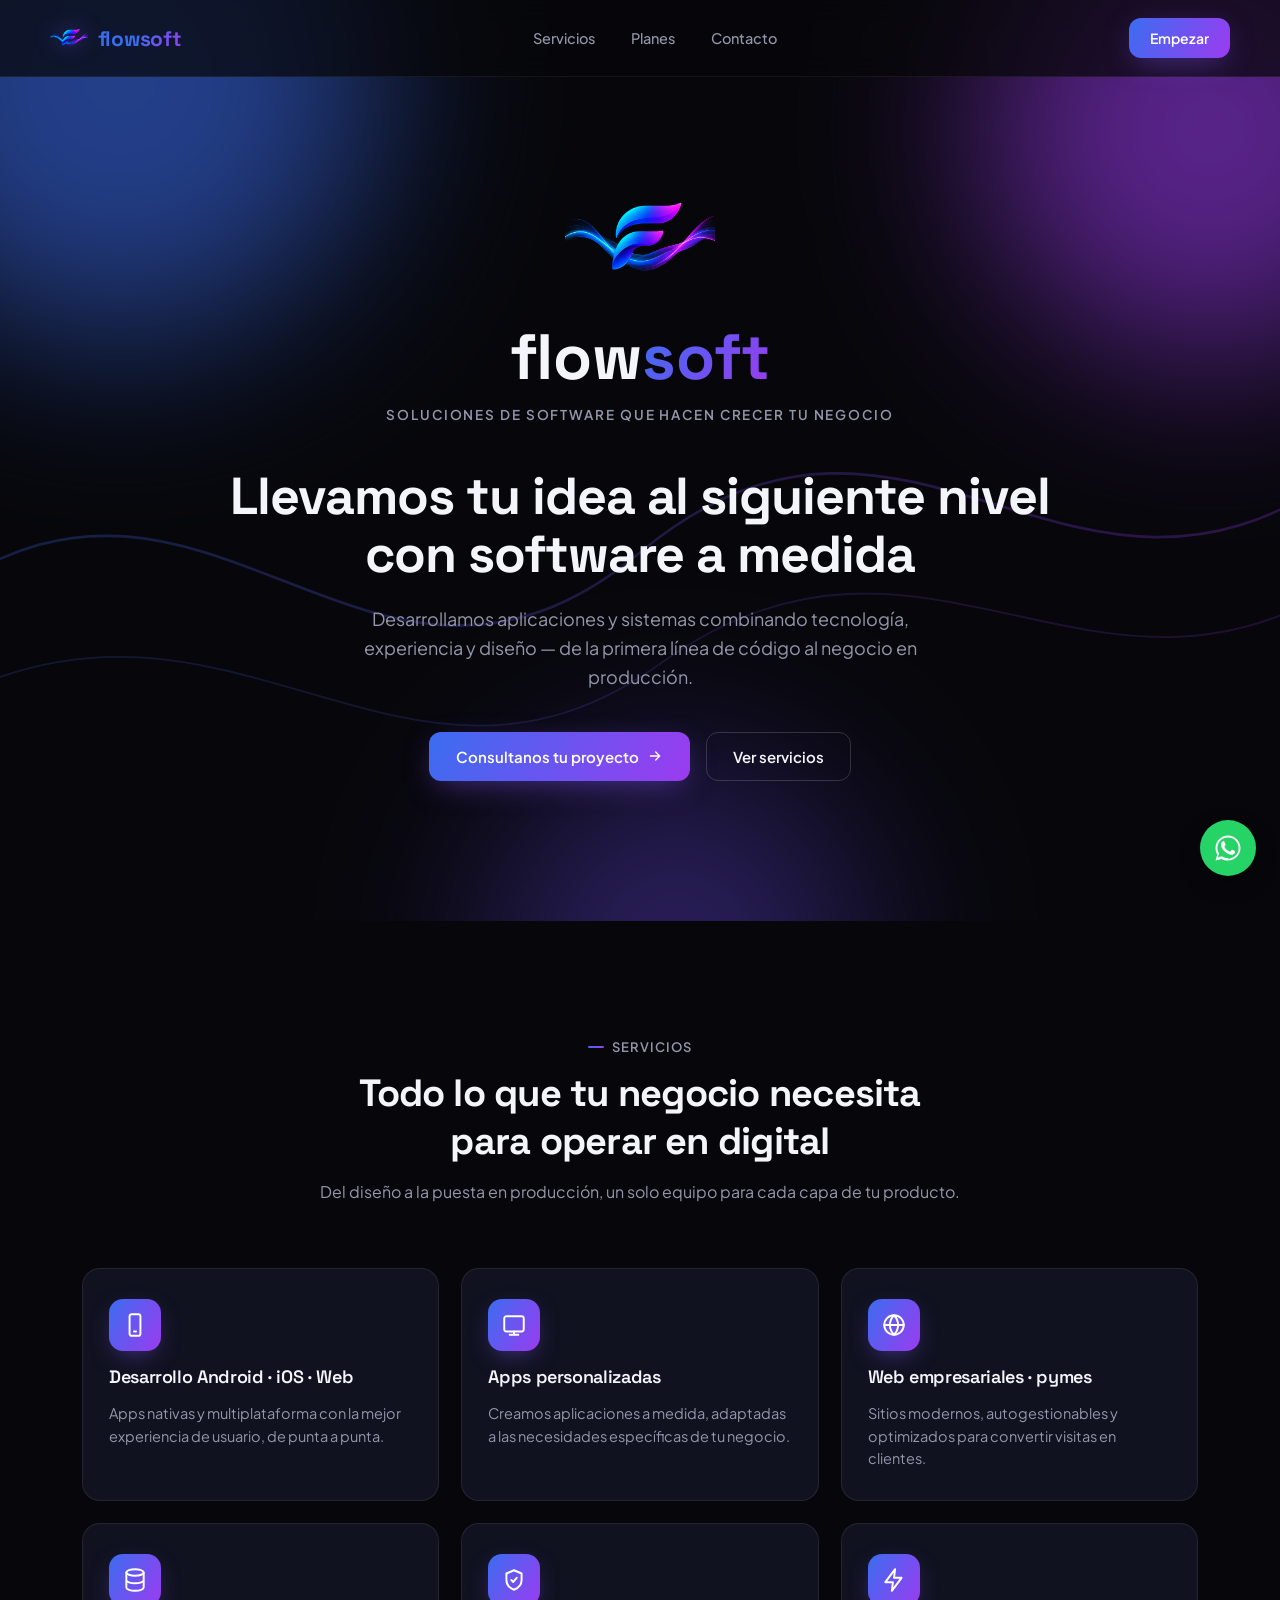
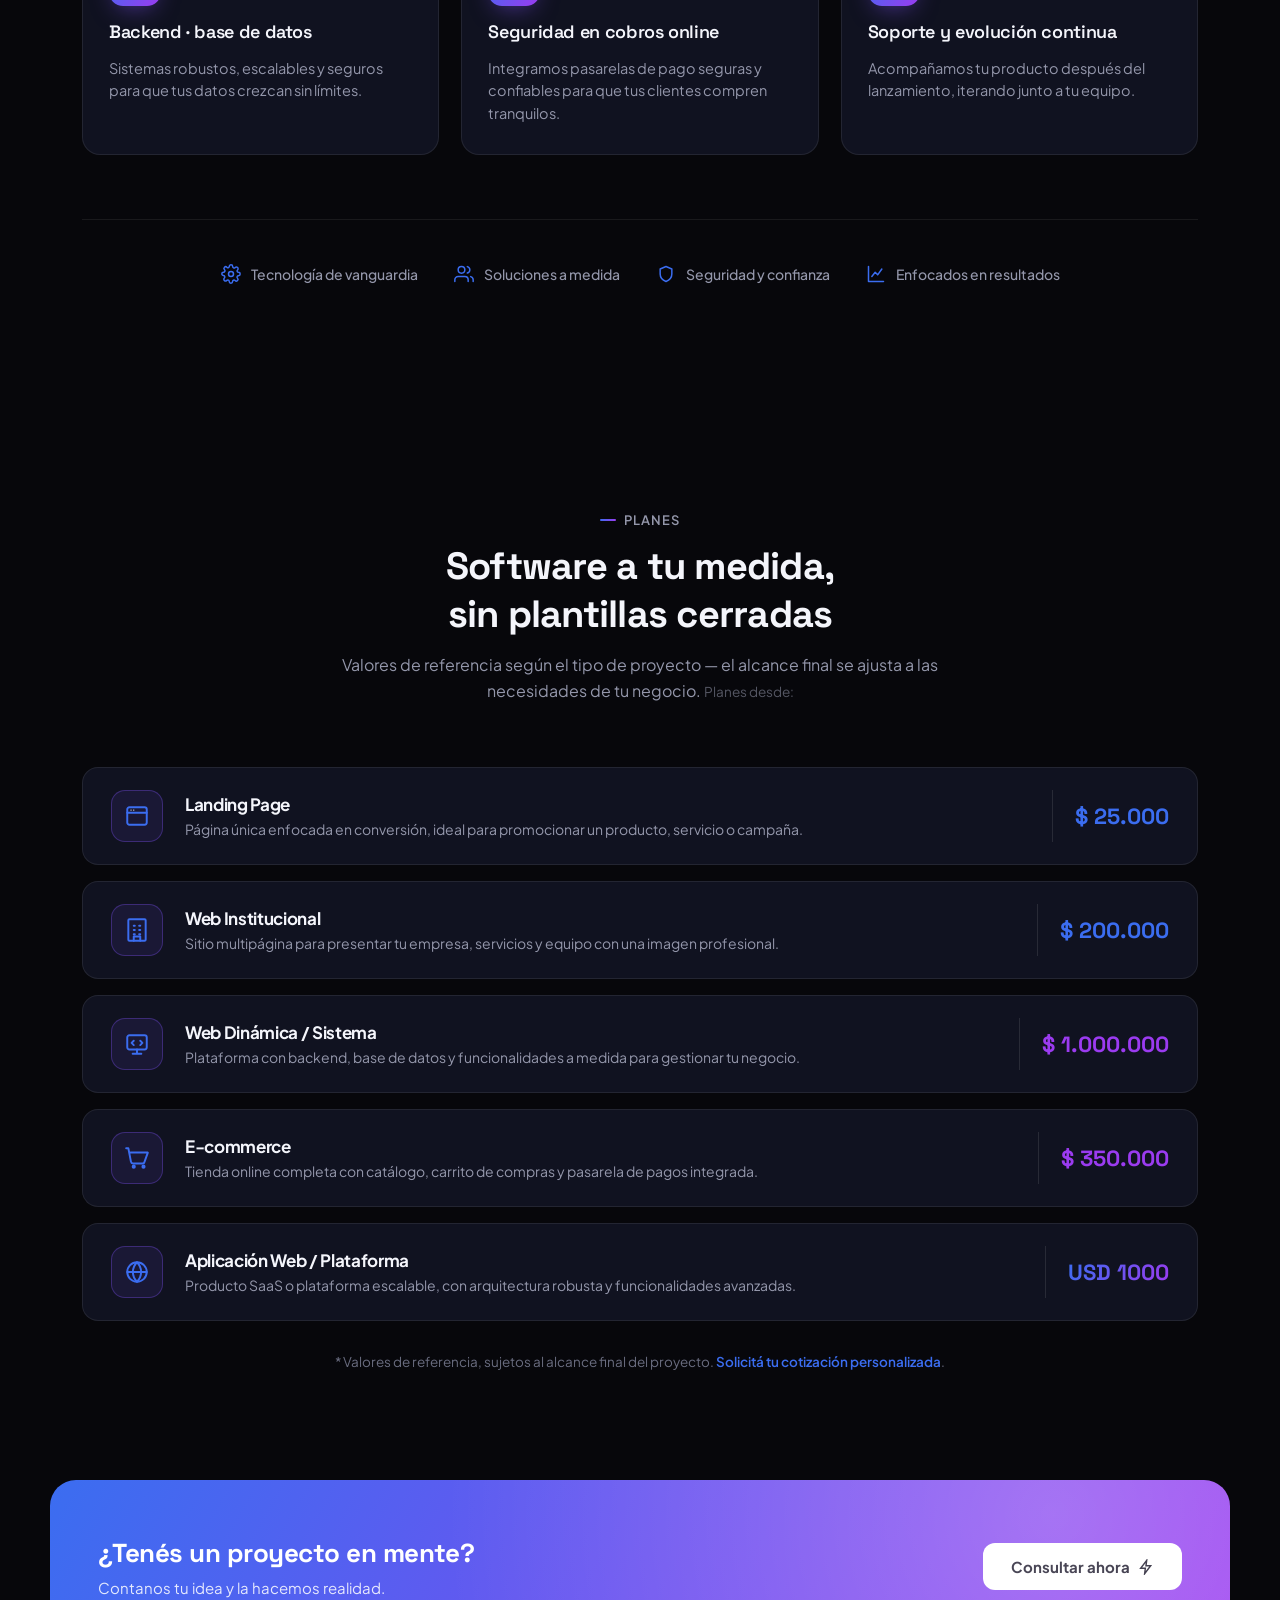
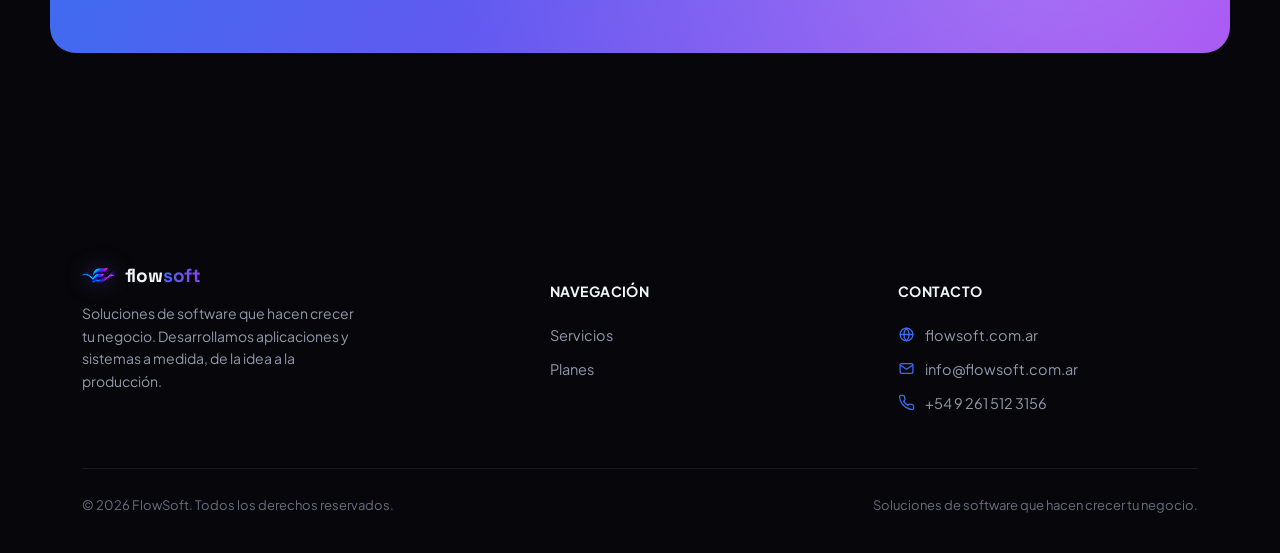
==== commit 39e8d7c8: "Merge e0ccf4ccba42385d73d85dc06028a3bed31b265e into 14084eec9cd9db39df290a907b2a50f340eedc65" ====
--- a/index.html
+++ b/index.html
@@ -137,7 +137,7 @@
     <div class="section-head">
       <span class="eyebrow">Planes</span>
       <h2>Software a tu medida,<br>sin plantillas cerradas</h2>
-      <p>Valores de referencia según el tipo de proyecto — el alcance final se ajusta a las necesidades de tu negocio.</p>
+      <p>Valores de referencia según el tipo de proyecto — el alcance final se ajusta a las necesidades de tu negocio. <span style="opacity:.55;font-size:.85em;">Planes desde:</span></p>
     </div>
 
     <div class="price-list">
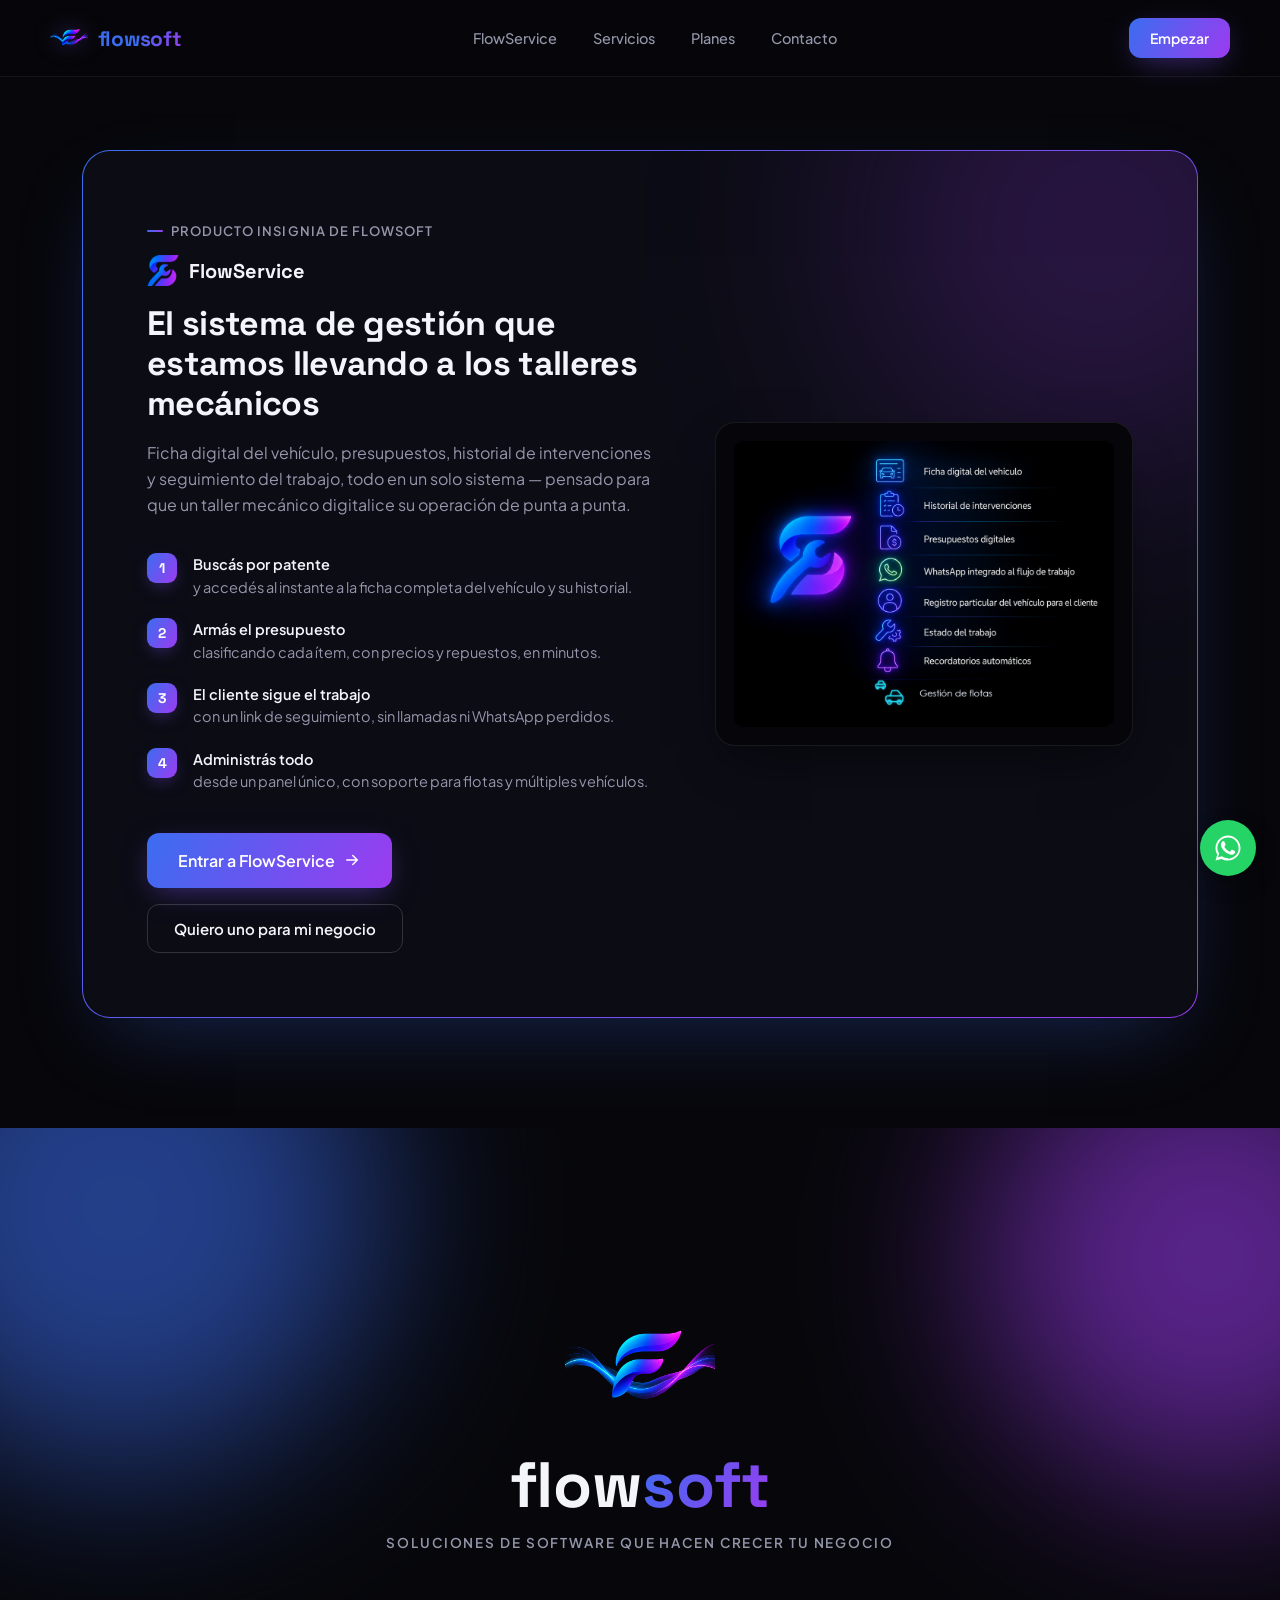
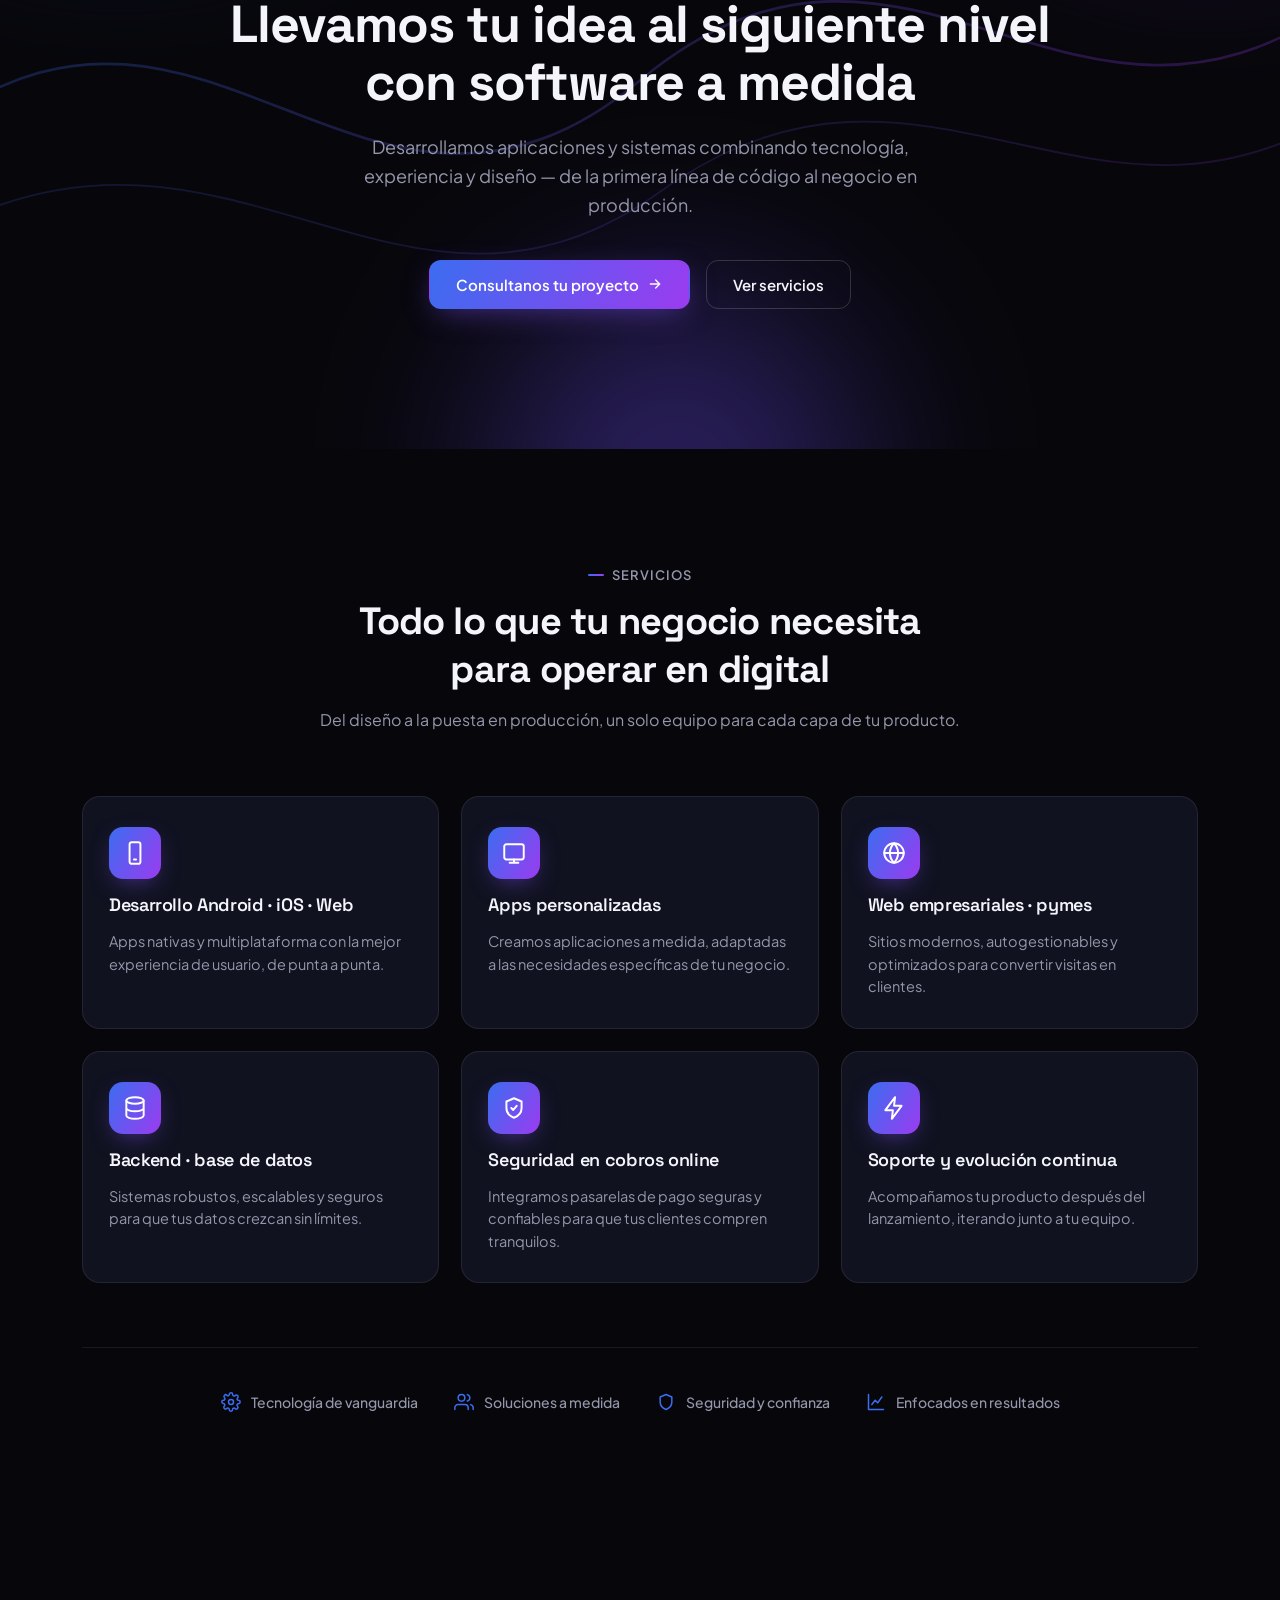
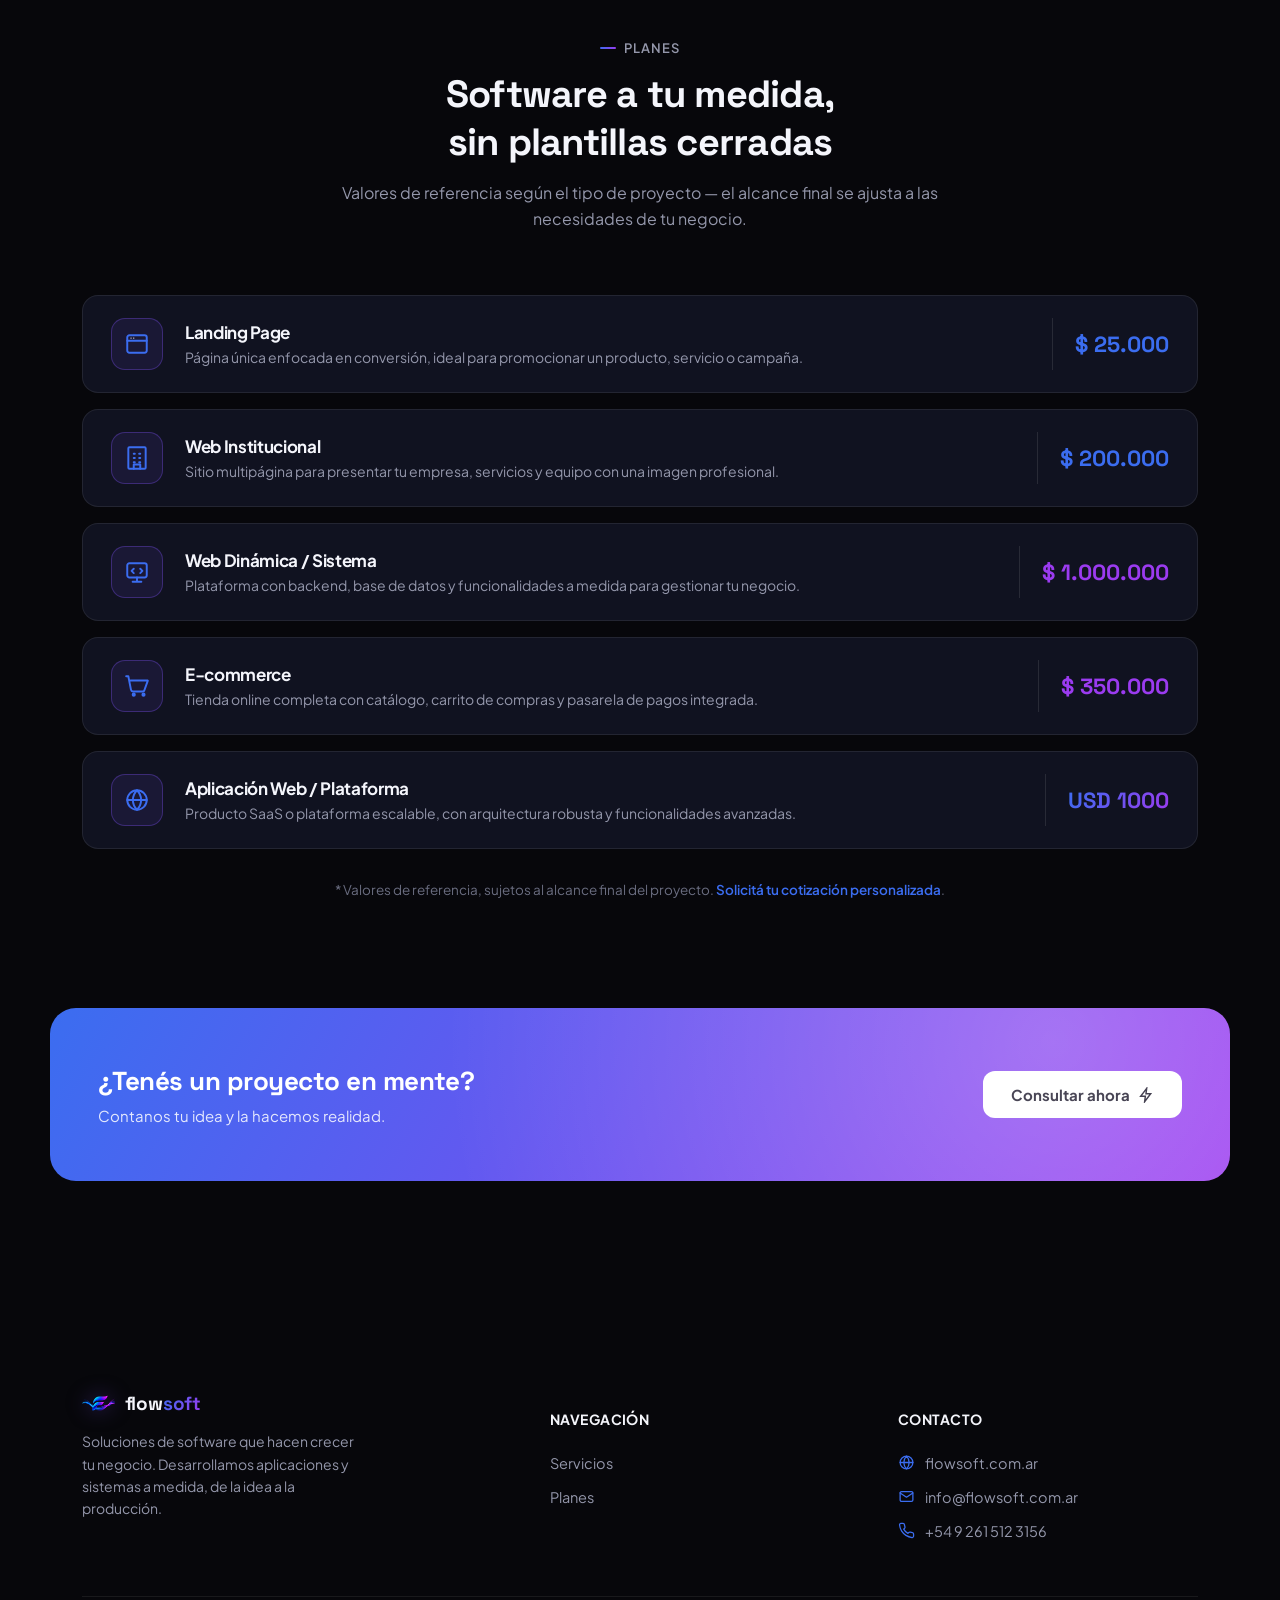
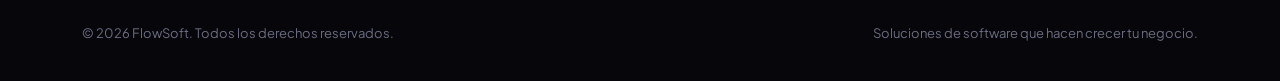
==== commit 01694467: "Add FlowService spotlight as the top section of the homepage Promotes FlowService (our flagship prod" ====
--- a/index.html
+++ b/index.html
@@ -15,11 +15,12 @@
 
 <nav id="navbar">
   <div class="nav-inner">
-    <a class="brand" href="#top">
+    <a class="brand" href="#flowservice">
       <img src="assets/flowsoft-icon.png" alt="FlowSoft">
       <span class="brand-word">flow<span class="s2">soft</span></span>
     </a>
     <div class="nav-links">
+      <a href="#flowservice">FlowService</a>
       <a href="#servicios">Servicios</a>
       <a href="#planes">Planes</a>
       <a href="#contacto">Contacto</a>
@@ -32,12 +33,63 @@
     </button>
   </div>
   <div class="nav-mobile" id="navMobile">
+    <a href="#flowservice">FlowService</a>
     <a href="#servicios">Servicios</a>
     <a href="#planes">Planes</a>
     <a href="#contacto">Contacto</a>
     <a class="btn btn-primary" href="#contacto">Empezar</a>
   </div>
 </nav>
+
+<section id="flowservice">
+  <div class="wrap">
+    <div class="spotlight-card">
+      <div class="spotlight-glow"></div>
+      <div class="spotlight-grid">
+        <div class="spotlight-text">
+          <span class="eyebrow">Producto insignia de FlowSoft</span>
+          <div class="brand-mini">
+            <img src="assets/flowservice-icon.webp" alt="">
+            <span>FlowService</span>
+          </div>
+          <h2>El sistema de gestión que estamos llevando a los talleres mecánicos</h2>
+          <p class="spotlight-lead">Ficha digital del vehículo, presupuestos, historial de intervenciones y seguimiento del trabajo, todo en un solo sistema — pensado para que un taller mecánico digitalice su operación de punta a punta.</p>
+
+          <ol class="spotlight-steps">
+            <li>
+              <span class="step-num">1</span>
+              <div><strong>Buscás por patente</strong><br>y accedés al instante a la ficha completa del vehículo y su historial.</div>
+            </li>
+            <li>
+              <span class="step-num">2</span>
+              <div><strong>Armás el presupuesto</strong><br>clasificando cada ítem, con precios y repuestos, en minutos.</div>
+            </li>
+            <li>
+              <span class="step-num">3</span>
+              <div><strong>El cliente sigue el trabajo</strong><br>con un link de seguimiento, sin llamadas ni WhatsApp perdidos.</div>
+            </li>
+            <li>
+              <span class="step-num">4</span>
+              <div><strong>Administrás todo</strong><br>desde un panel único, con soporte para flotas y múltiples vehículos.</div>
+            </li>
+          </ol>
+
+          <div class="spotlight-actions">
+            <a class="btn btn-primary btn-lg" href="https://flowservice.com.ar" target="_blank" rel="noopener">
+              Entrar a FlowService
+              <svg width="18" height="18" viewBox="0 0 24 24" fill="none" stroke="currentColor" stroke-width="2" stroke-linecap="round"><path d="M5 12h14M13 6l6 6-6 6"/></svg>
+            </a>
+            <a class="btn btn-ghost" href="#contacto">Quiero uno para mi negocio</a>
+          </div>
+        </div>
+
+        <div class="spotlight-visual">
+          <img src="assets/flowservice-features.webp" alt="Funcionalidades de FlowService: ficha digital del vehículo, historial de intervenciones, presupuestos digitales, WhatsApp integrado, registro del vehículo para el cliente, estado del trabajo, recordatorios automáticos y gestión de flotas">
+        </div>
+      </div>
+    </div>
+  </div>
+</section>
 
 <section class="hero" id="top">
   <div class="orb orb-1"></div>
@@ -137,7 +189,7 @@
     <div class="section-head">
       <span class="eyebrow">Planes</span>
       <h2>Software a tu medida,<br>sin plantillas cerradas</h2>
-      <p>Valores de referencia según el tipo de proyecto — el alcance final se ajusta a las necesidades de tu negocio. <span style="opacity:.55;font-size:.85em;">Planes desde:</span></p>
+      <p>Valores de referencia según el tipo de proyecto — el alcance final se ajusta a las necesidades de tu negocio.</p>
     </div>
 
     <div class="price-list">
--- a/css/style.css
+++ b/css/style.css
@@ -104,6 +104,42 @@
 .hero p.lead{ position:relative; font-size:18px; line-height:1.6; color:var(--fg-muted); max-width:620px; margin:0 auto 40px; }
 .hero-actions{ position:relative; display:flex; gap:16px; flex-wrap:wrap; justify-content:center; }
 
+/* FLOWSERVICE SPOTLIGHT */
+#flowservice{ padding-top:150px; }
+.spotlight-card{
+  position:relative; overflow:hidden; border-radius:28px;
+  background:linear-gradient(var(--bg-alt),var(--bg-alt)) padding-box, var(--grad) border-box;
+  border:1.5px solid transparent; padding:64px;
+  box-shadow:0 30px 80px -30px rgba(59,109,240,0.35);
+}
+.spotlight-glow{
+  position:absolute; width:480px; height:480px; border-radius:50%;
+  background:var(--purple); opacity:0.22; filter:blur(120px);
+  top:-160px; right:-140px; pointer-events:none;
+}
+.spotlight-grid{ position:relative; display:grid; grid-template-columns:1.1fr 0.9fr; gap:56px; align-items:center; }
+.brand-mini{ display:flex; align-items:center; gap:10px; margin:16px 0 18px; }
+.brand-mini img{ width:32px; height:auto; }
+.brand-mini span{ font-family:'Space Grotesk', sans-serif; font-size:20px; font-weight:700; }
+.spotlight-text h2{ font-size:34px; line-height:1.18; margin-bottom:16px; }
+.spotlight-lead{ color:var(--fg-muted); font-size:16px; line-height:1.6; margin-bottom:36px; max-width:520px; }
+.spotlight-steps{ list-style:none; margin:0 0 40px; padding:0; display:flex; flex-direction:column; gap:20px; }
+.spotlight-steps li{ display:flex; gap:16px; align-items:flex-start; }
+.spotlight-steps .step-num{
+  flex-shrink:0; width:30px; height:30px; border-radius:9px; background:var(--grad);
+  color:#fff; font-family:'Space Grotesk', sans-serif; font-weight:700; font-size:14px;
+  display:flex; align-items:center; justify-content:center; box-shadow:0 6px 18px -6px rgba(123,80,240,0.6);
+}
+.spotlight-steps div{ font-size:14.5px; line-height:1.55; color:var(--fg-muted); }
+.spotlight-steps strong{ color:var(--fg); font-weight:600; }
+.spotlight-actions{ display:flex; gap:16px; flex-wrap:wrap; }
+.btn-lg{ padding:16px 30px; font-size:16px; }
+.spotlight-visual{
+  background:#05050a; border:1px solid var(--card-border); border-radius:20px;
+  padding:18px; box-shadow:0 20px 50px -20px rgba(0,0,0,0.6);
+}
+.spotlight-visual img{ border-radius:10px; width:100%; height:auto; }
+
 /* SECTION shell */
 section{ padding:110px 32px; position:relative; }
 .section-head{ text-align:center; max-width:640px; margin:0 auto 64px; }
@@ -195,6 +231,9 @@
   .hero-word{ font-size:44px; }
   .nav-links, .nav-cta{ display:none; }
   .nav-toggle{ display:flex; }
+  .spotlight-card{ padding:36px 24px; }
+  .spotlight-grid{ grid-template-columns:1fr; gap:36px; }
+  .spotlight-text h2{ font-size:28px; }
 }
 
 @media (max-width: 600px){
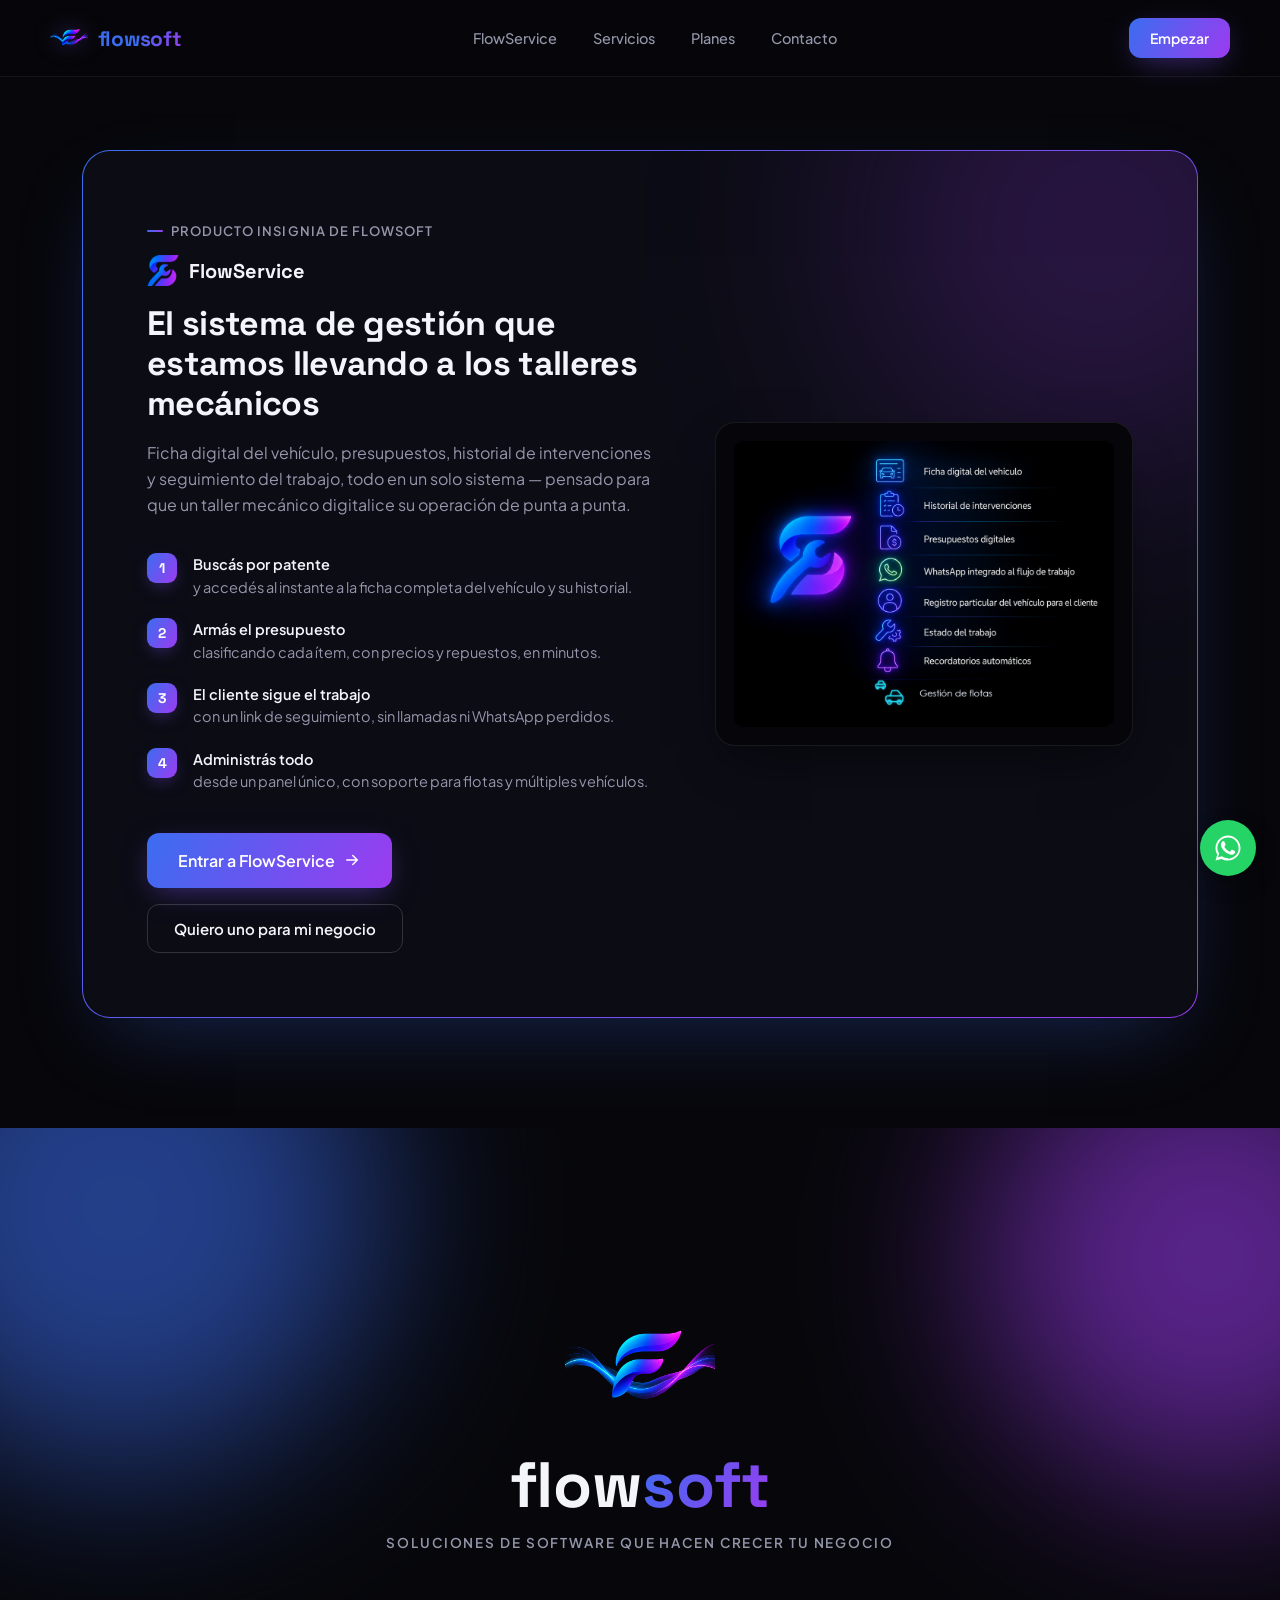
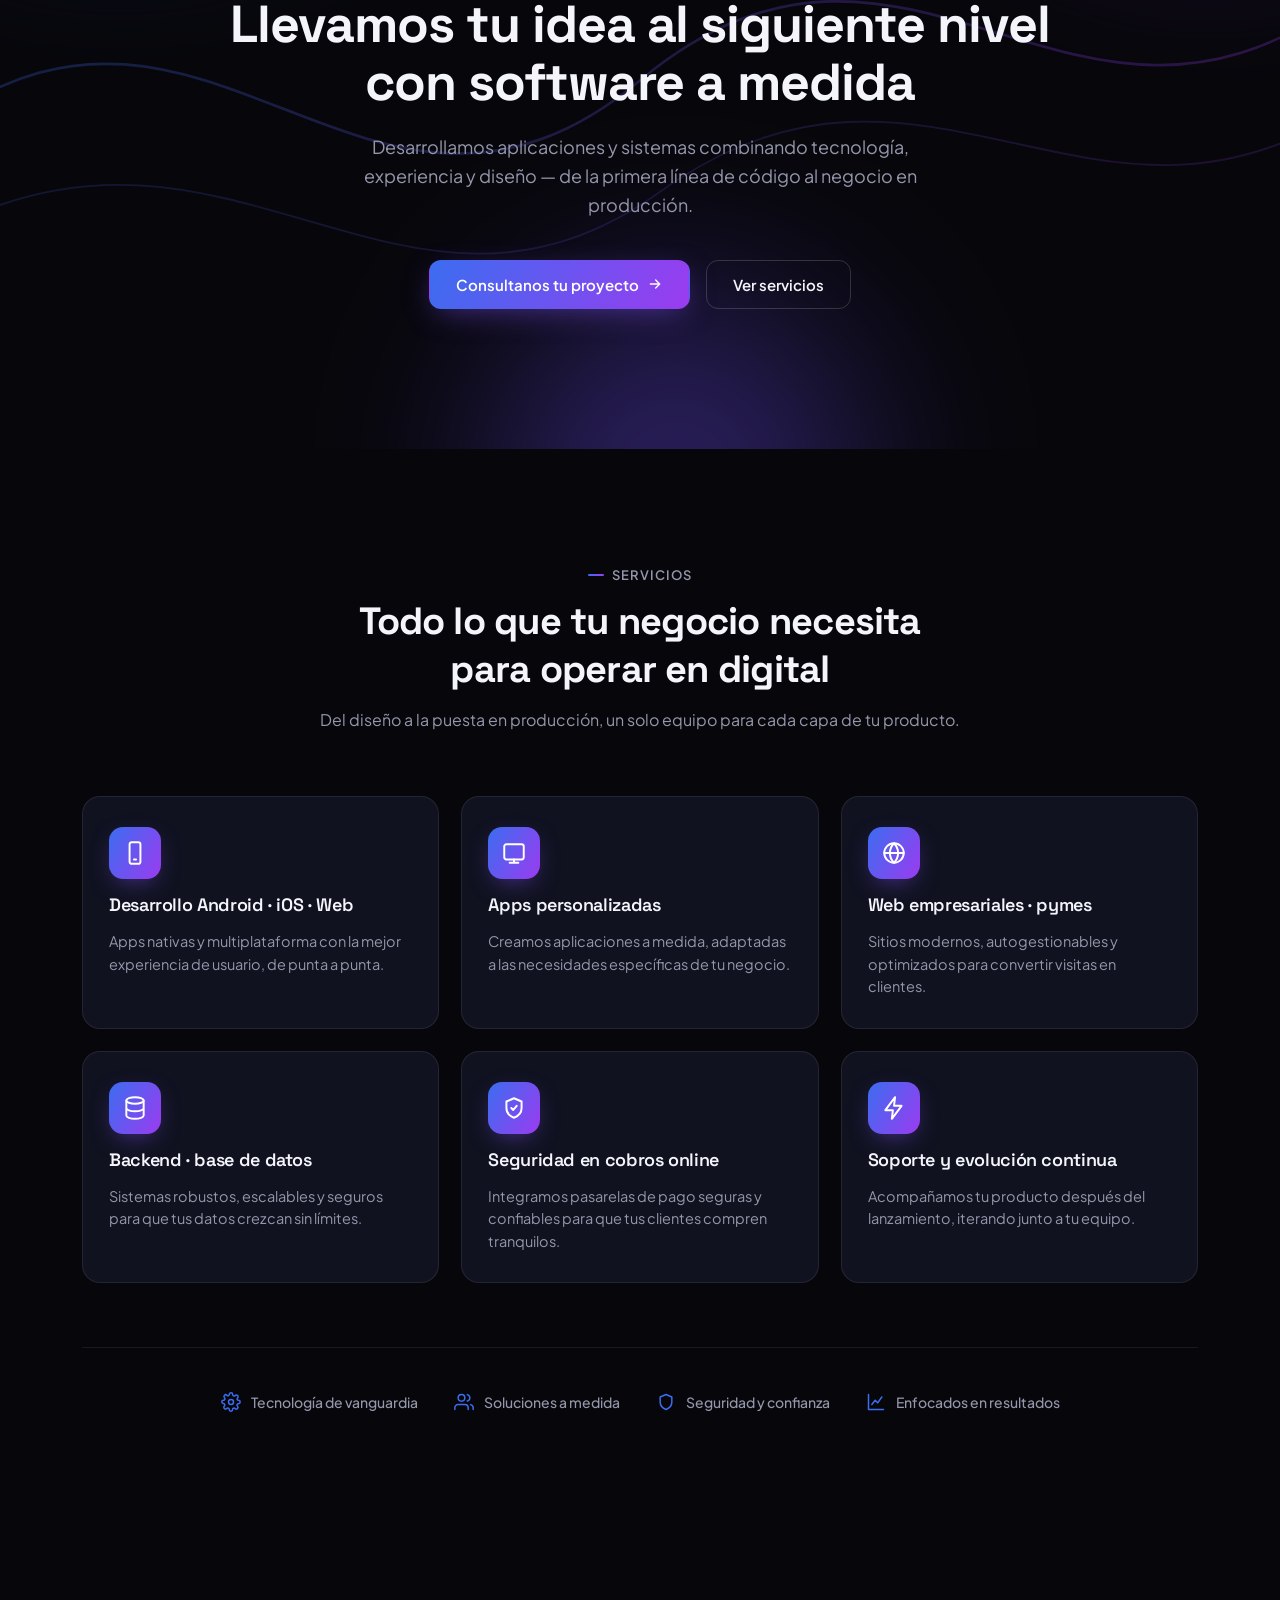
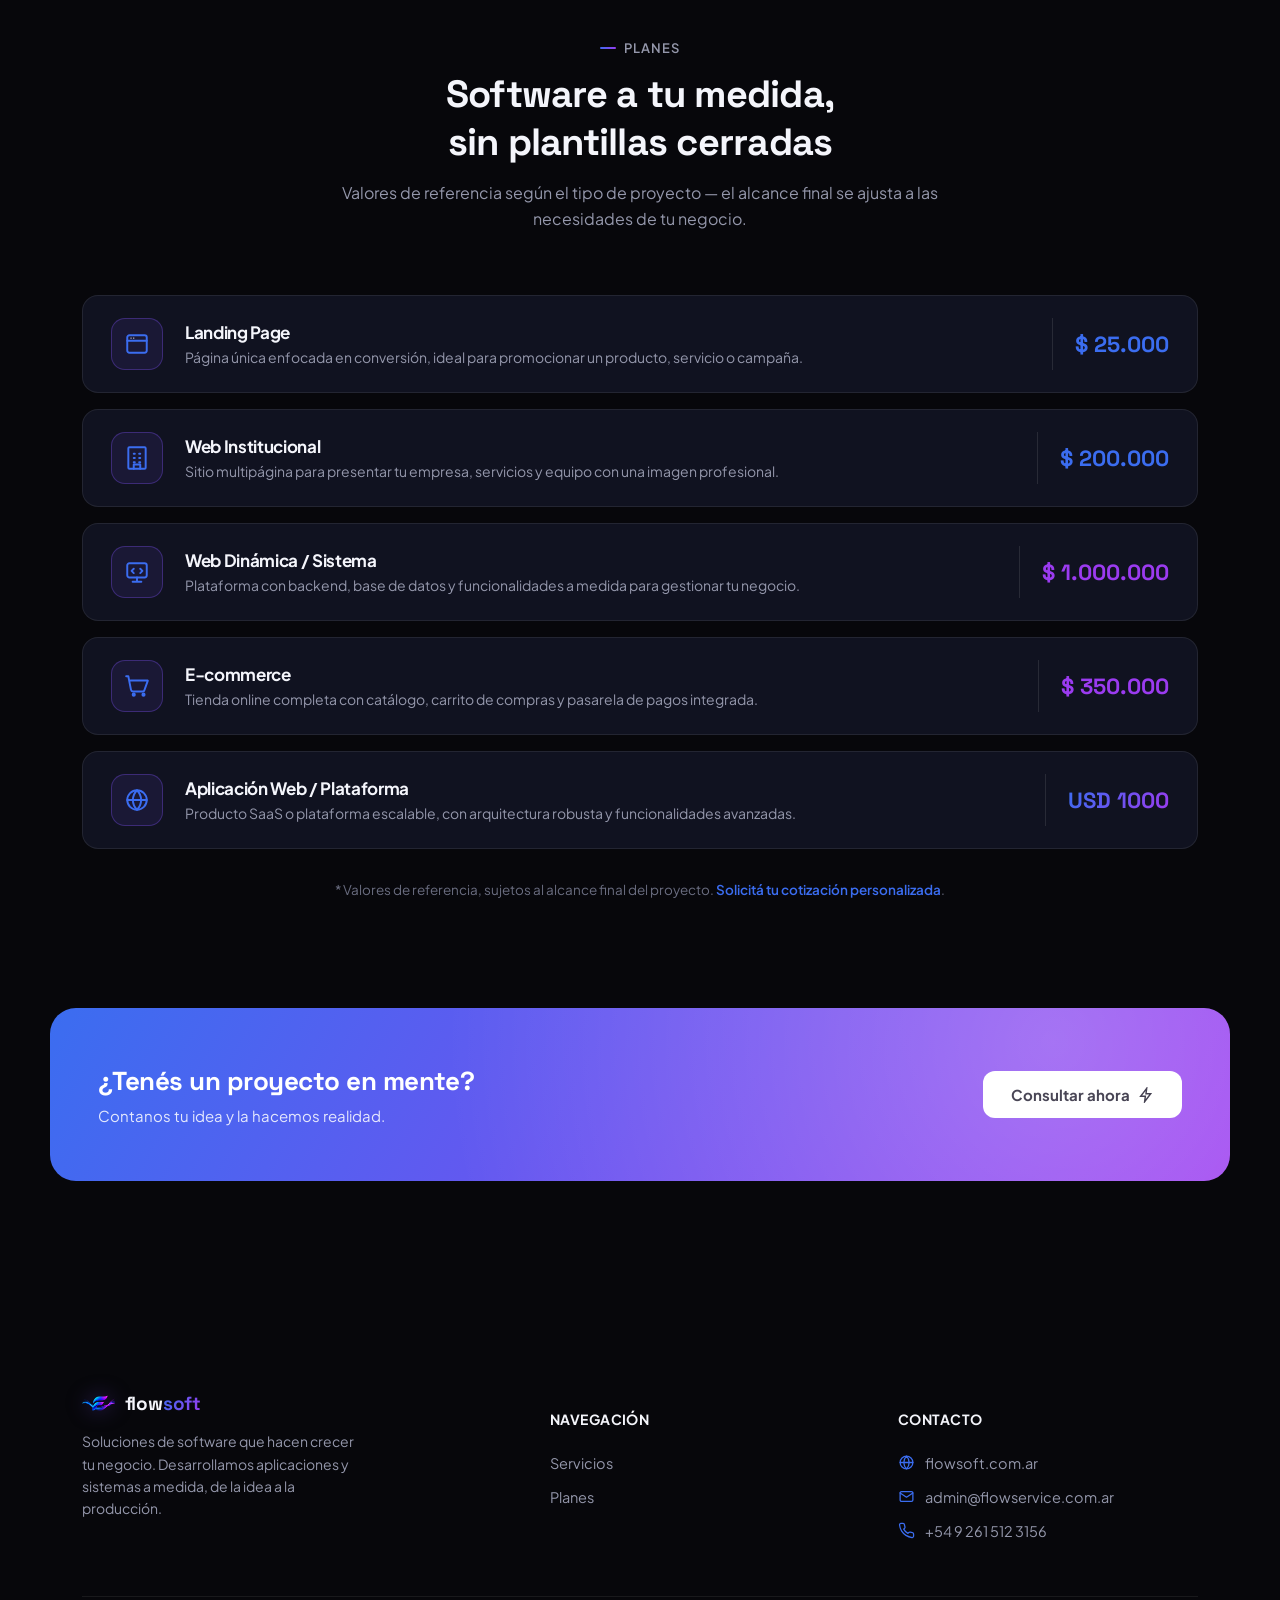
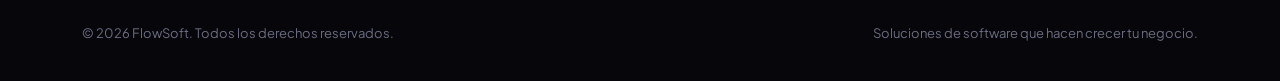
==== commit 6a5f1669: "Update footer contact email to admin@flowservice.com.ar" ====
--- a/index.html
+++ b/index.html
@@ -294,9 +294,9 @@
           <svg viewBox="0 0 24 24" fill="none" stroke-width="1.8" stroke-linecap="round" stroke-linejoin="round"><circle cx="12" cy="12" r="9"/><path d="M3 12h18M12 3c2.5 2.6 3.8 6 3.8 9s-1.3 6.4-3.8 9c-2.5-2.6-3.8-6-3.8-9s1.3-6.4 3.8-9z"/></svg>
           flowsoft.com.ar
         </a>
-        <a href="mailto:info@flowsoft.com.ar">
+        <a href="mailto:admin@flowservice.com.ar">
           <svg viewBox="0 0 24 24" fill="none" stroke-width="1.8" stroke-linecap="round" stroke-linejoin="round"><rect x="3" y="5" width="18" height="14" rx="2"/><path d="M3 7l9 6 9-6"/></svg>
-          info@flowsoft.com.ar
+          admin@flowservice.com.ar
         </a>
         <a href="tel:+5492615123156">
           <svg viewBox="0 0 24 24" fill="none" stroke-width="1.8" stroke-linecap="round" stroke-linejoin="round"><path d="M22 16.9v3a2 2 0 01-2.2 2 19.8 19.8 0 01-8.6-3 19.5 19.5 0 01-6-6 19.8 19.8 0 01-3-8.7A2 2 0 014.1 2h3a2 2 0 012 1.7c.1 1 .3 2 .7 3a2 2 0 01-.5 2.1L8 10.1a16 16 0 006 6l1.3-1.3a2 2 0 012.1-.5c1 .4 2 .6 3 .7a2 2 0 011.6 2z"/></svg>
--- a/css/style.css
+++ b/css/style.css
@@ -117,7 +117,7 @@
   background:var(--purple); opacity:0.22; filter:blur(120px);
   top:-160px; right:-140px; pointer-events:none;
 }
-.spotlight-grid{ position:relative; display:grid; grid-template-columns:1.1fr 0.9fr; gap:56px; align-items:center; }
+.spotlight-grid{ position:relative; display:grid; grid-template-columns:minmax(0,1.1fr) minmax(0,0.9fr); gap:56px; align-items:center; }
 .brand-mini{ display:flex; align-items:center; gap:10px; margin:16px 0 18px; }
 .brand-mini img{ width:32px; height:auto; }
 .brand-mini span{ font-family:'Space Grotesk', sans-serif; font-size:20px; font-weight:700; }
@@ -232,8 +232,10 @@
   .nav-links, .nav-cta{ display:none; }
   .nav-toggle{ display:flex; }
   .spotlight-card{ padding:36px 24px; }
-  .spotlight-grid{ grid-template-columns:1fr; gap:36px; }
+  .spotlight-grid{ grid-template-columns:minmax(0,1fr); gap:36px; }
   .spotlight-text h2{ font-size:28px; }
+  .spotlight-actions{ flex-direction:column; }
+  .spotlight-actions .btn{ width:100%; white-space:normal; text-align:center; }
 }
 
 @media (max-width: 600px){
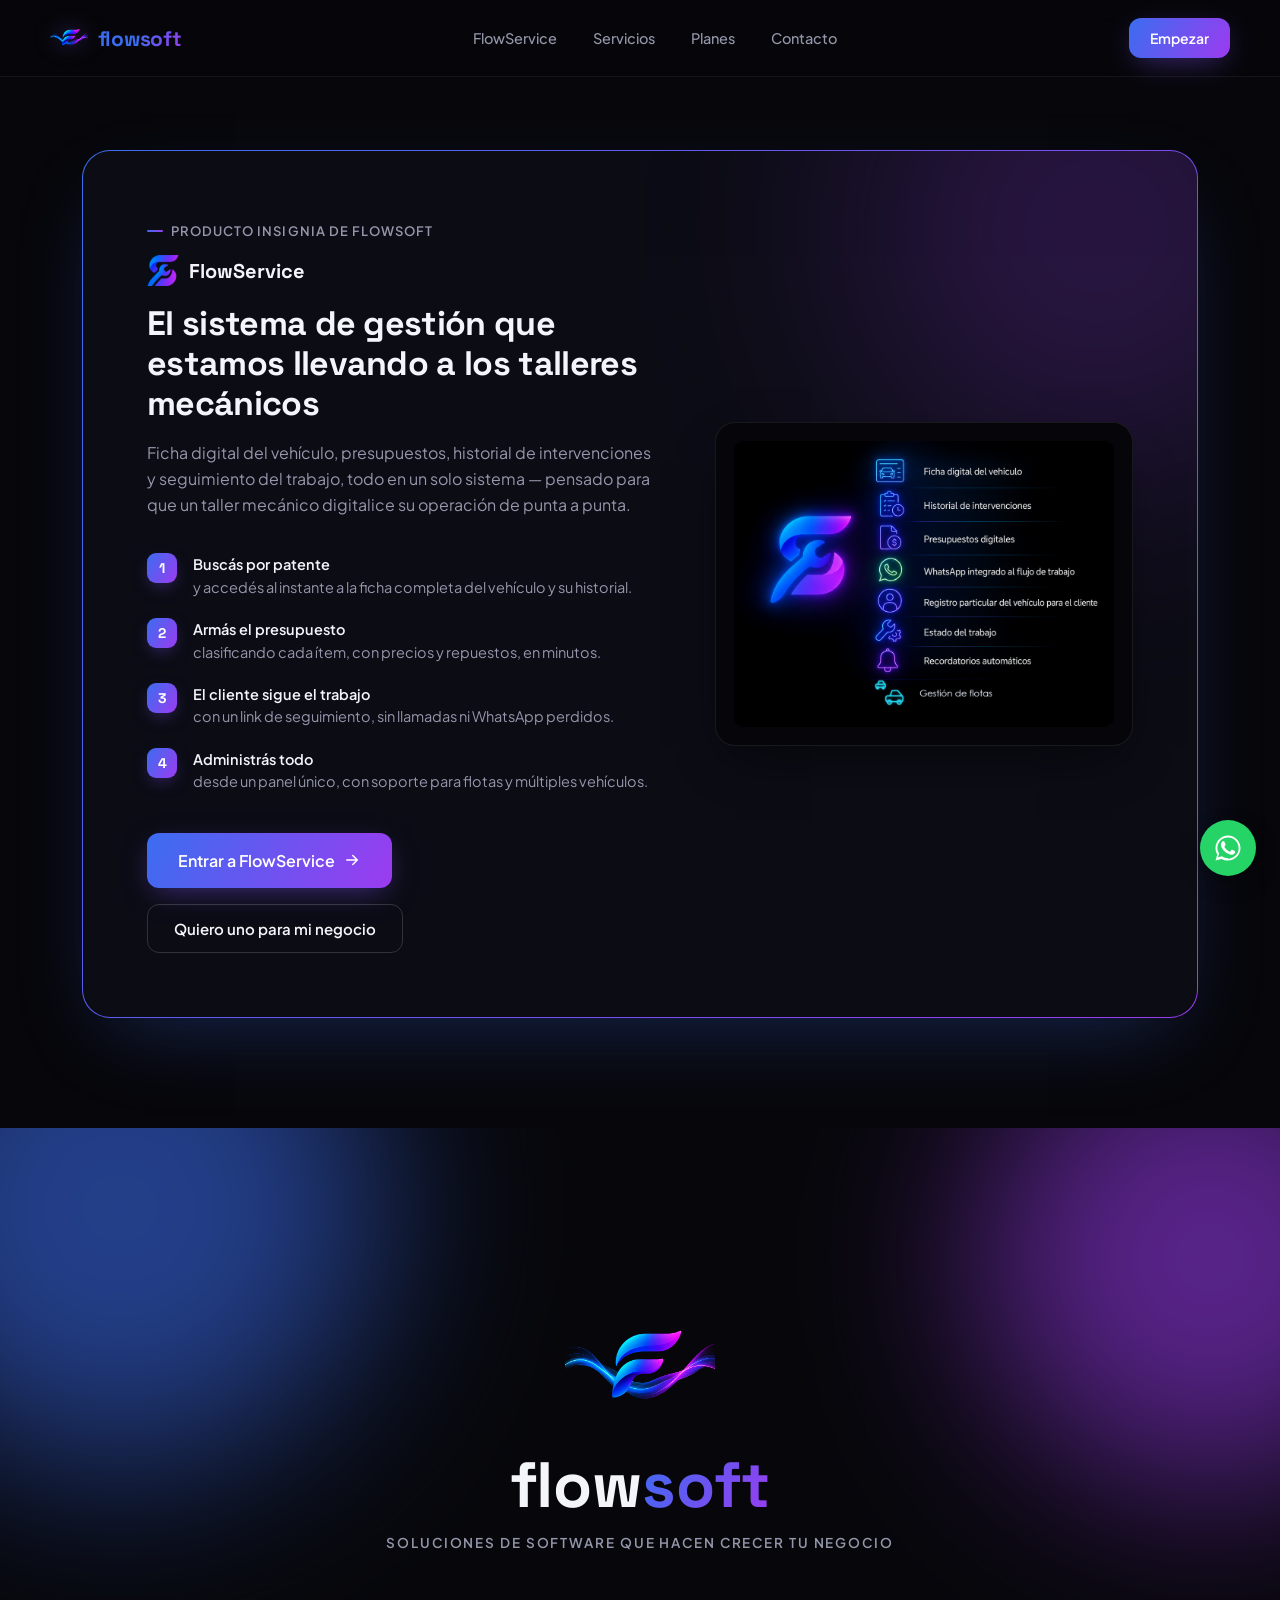
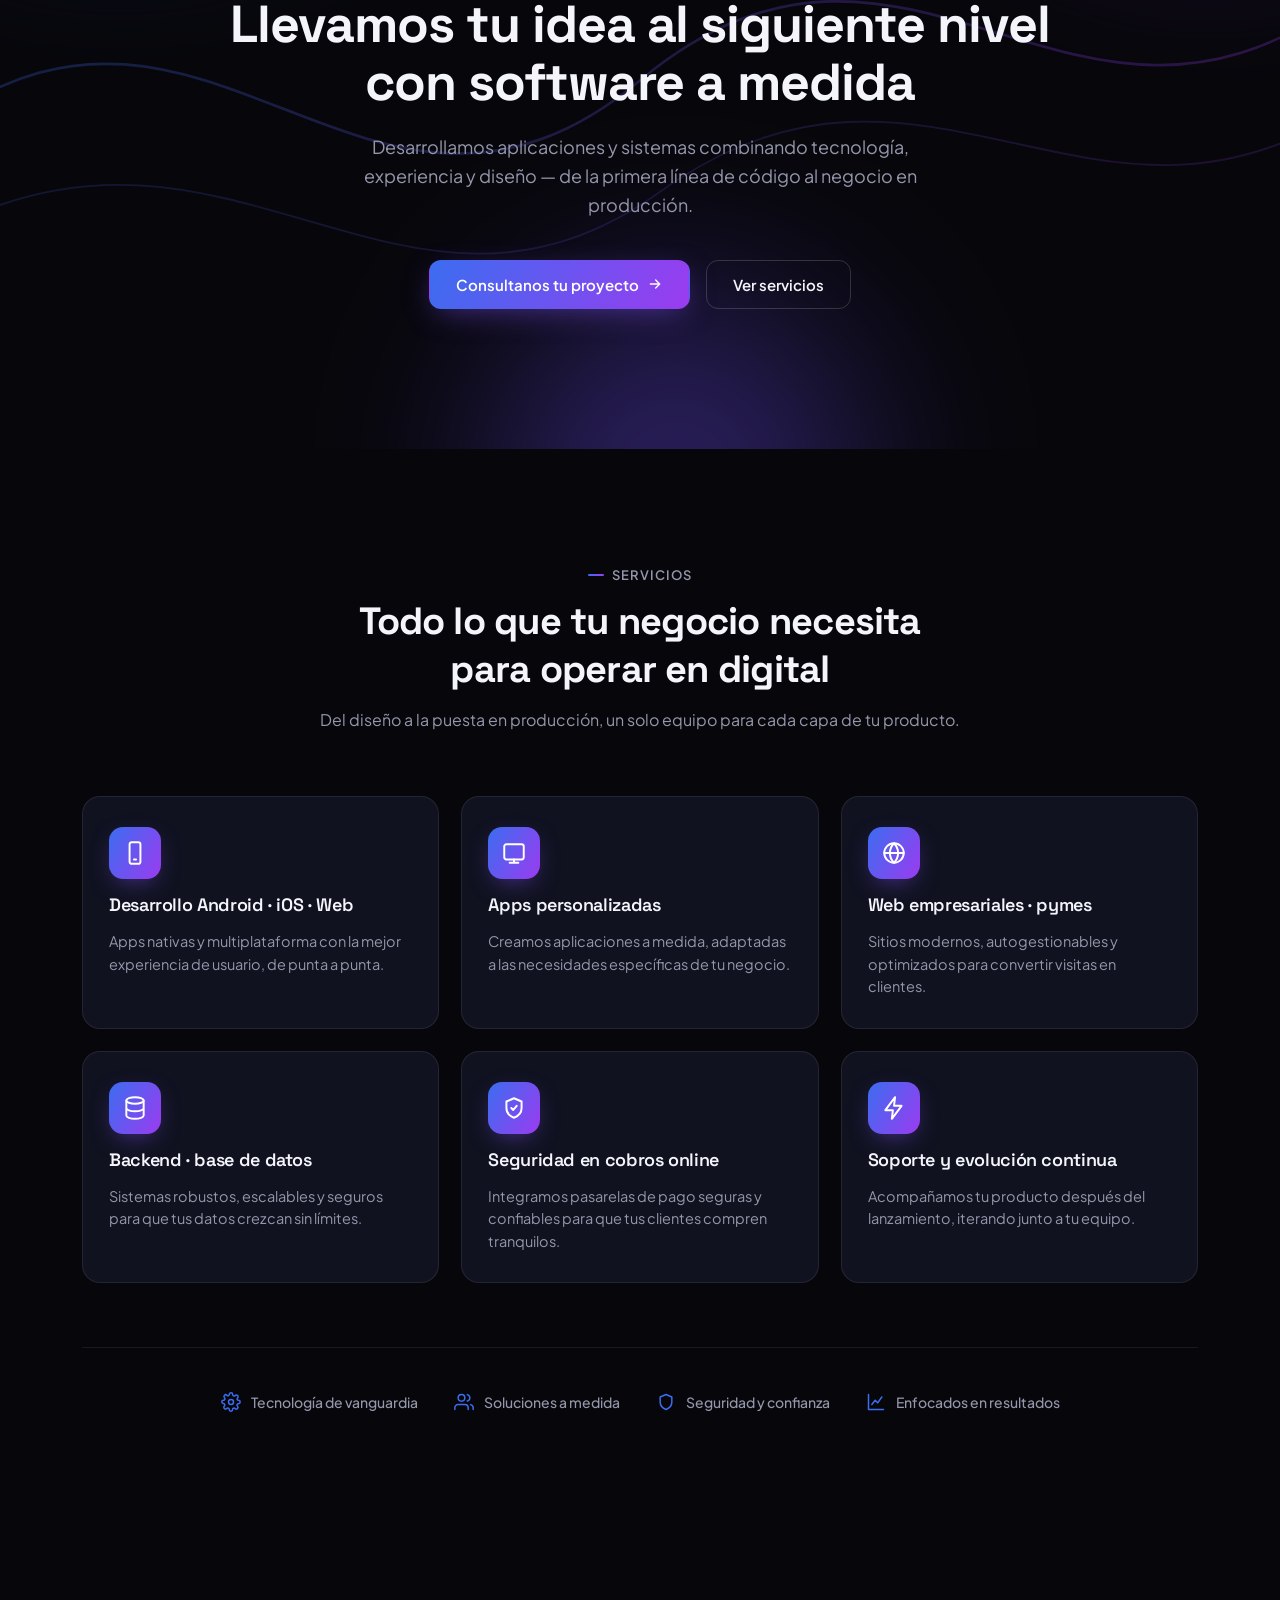
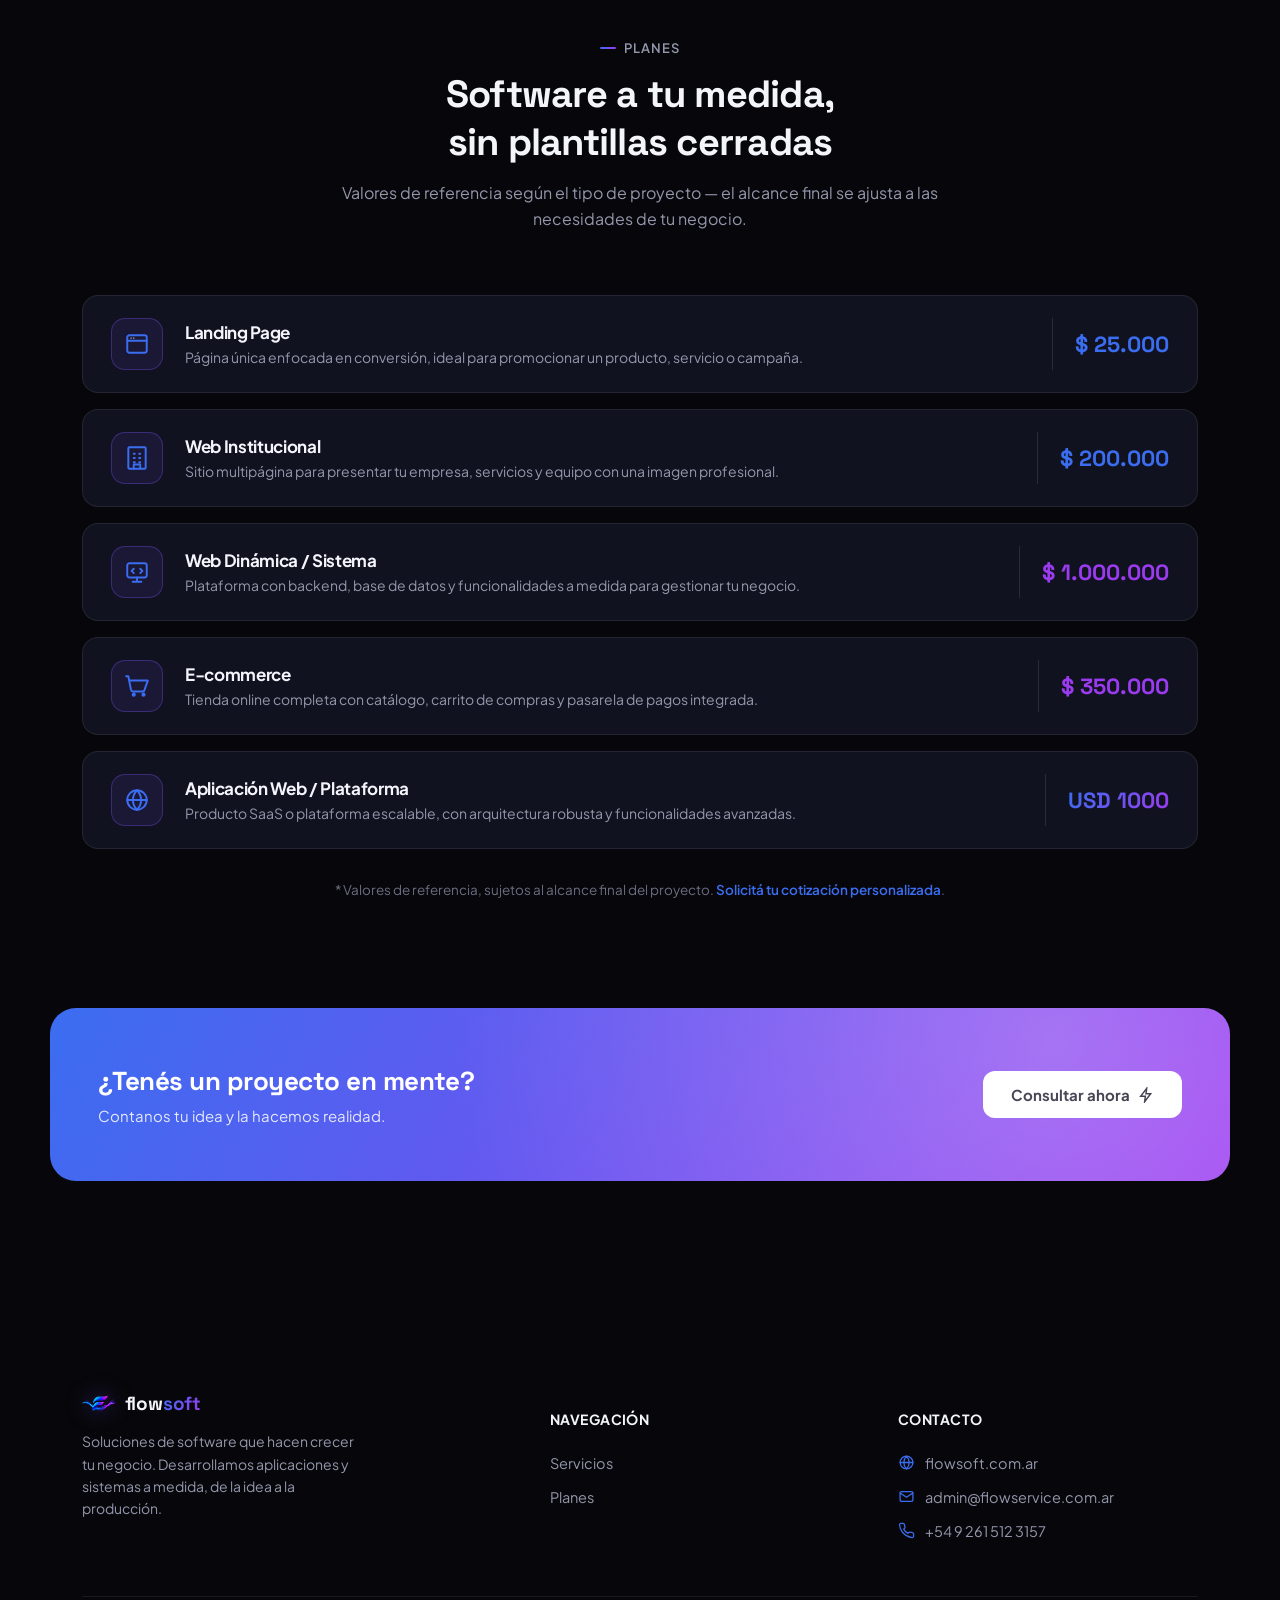
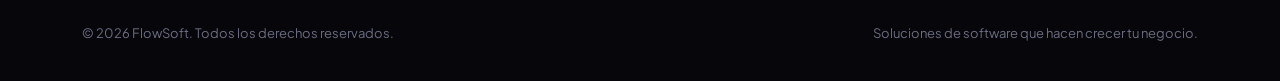
==== commit 1c919bc0: "Update phone number to +54 9 261 512 3157 (footer and WhatsApp float)" ====
--- a/index.html
+++ b/index.html
@@ -266,7 +266,7 @@
       <h3>¿Tenés un proyecto en mente?</h3>
       <p>Contanos tu idea y la hacemos realidad.</p>
     </div>
-    <a class="btn-light" href="mailto:info@flowsoft.com.ar">
+    <a class="btn-light" href="mailto:admin@flowservice.com.ar">
       Consultar ahora
       <svg width="16" height="16" viewBox="0 0 24 24" fill="none" stroke="currentColor" stroke-width="2.2" stroke-linecap="round"><path d="M13 2L4 14h7l-1 8 9-12h-7l1-8z"/></svg>
     </a>
@@ -298,9 +298,9 @@
           <svg viewBox="0 0 24 24" fill="none" stroke-width="1.8" stroke-linecap="round" stroke-linejoin="round"><rect x="3" y="5" width="18" height="14" rx="2"/><path d="M3 7l9 6 9-6"/></svg>
           admin@flowservice.com.ar
         </a>
-        <a href="tel:+5492615123156">
+        <a href="tel:+5492615123157">
           <svg viewBox="0 0 24 24" fill="none" stroke-width="1.8" stroke-linecap="round" stroke-linejoin="round"><path d="M22 16.9v3a2 2 0 01-2.2 2 19.8 19.8 0 01-8.6-3 19.5 19.5 0 01-6-6 19.8 19.8 0 01-3-8.7A2 2 0 014.1 2h3a2 2 0 012 1.7c.1 1 .3 2 .7 3a2 2 0 01-.5 2.1L8 10.1a16 16 0 006 6l1.3-1.3a2 2 0 012.1-.5c1 .4 2 .6 3 .7a2 2 0 011.6 2z"/></svg>
-          +54 9 261 512 3156
+          +54 9 261 512 3157
         </a>
       </div>
     </div>
@@ -311,7 +311,7 @@
   </div>
 </footer>
 
-<a class="whatsapp-float" href="https://wa.me/5492615123156" target="_blank" rel="noopener" aria-label="Escribinos por WhatsApp">
+<a class="whatsapp-float" href="https://wa.me/5492615123157" target="_blank" rel="noopener" aria-label="Escribinos por WhatsApp">
   <svg viewBox="0 0 24 24" fill="currentColor"><path d="M17.5 14.4c-.3-.1-1.7-.9-2-1-.3-.1-.5-.1-.7.1-.2.3-.8 1-.9 1.2-.2.2-.3.2-.6.1-.3-.1-1.3-.5-2.4-1.5-.9-.8-1.5-1.8-1.7-2.1-.2-.3 0-.5.1-.6.1-.1.3-.3.4-.5.1-.2.2-.3.3-.5.1-.2 0-.4 0-.5C10 9 9.4 7.6 9.1 7c-.2-.5-.4-.4-.6-.4h-.5c-.2 0-.5.1-.7.3-.2.3-1 1-1 2.4s1 2.8 1.1 3c.1.2 2 3 4.8 4.3.7.3 1.2.5 1.6.6.7.2 1.3.2 1.8.1.5-.1 1.7-.7 1.9-1.3.2-.7.2-1.2.2-1.3-.1-.1-.3-.2-.6-.3z"/><path d="M12 2C6.5 2 2 6.5 2 12c0 1.9.5 3.6 1.4 5.2L2 22l4.9-1.3C8.4 21.5 10.2 22 12 22c5.5 0 10-4.5 10-10S17.5 2 12 2zm0 18c-1.6 0-3.2-.4-4.5-1.2l-.3-.2-3.2.8.9-3.1-.2-.3C3.9 14.8 3.5 13.4 3.5 12c0-4.7 3.8-8.5 8.5-8.5s8.5 3.8 8.5 8.5-3.8 8.5-8.5 8.5z"/></svg>
 </a>
 
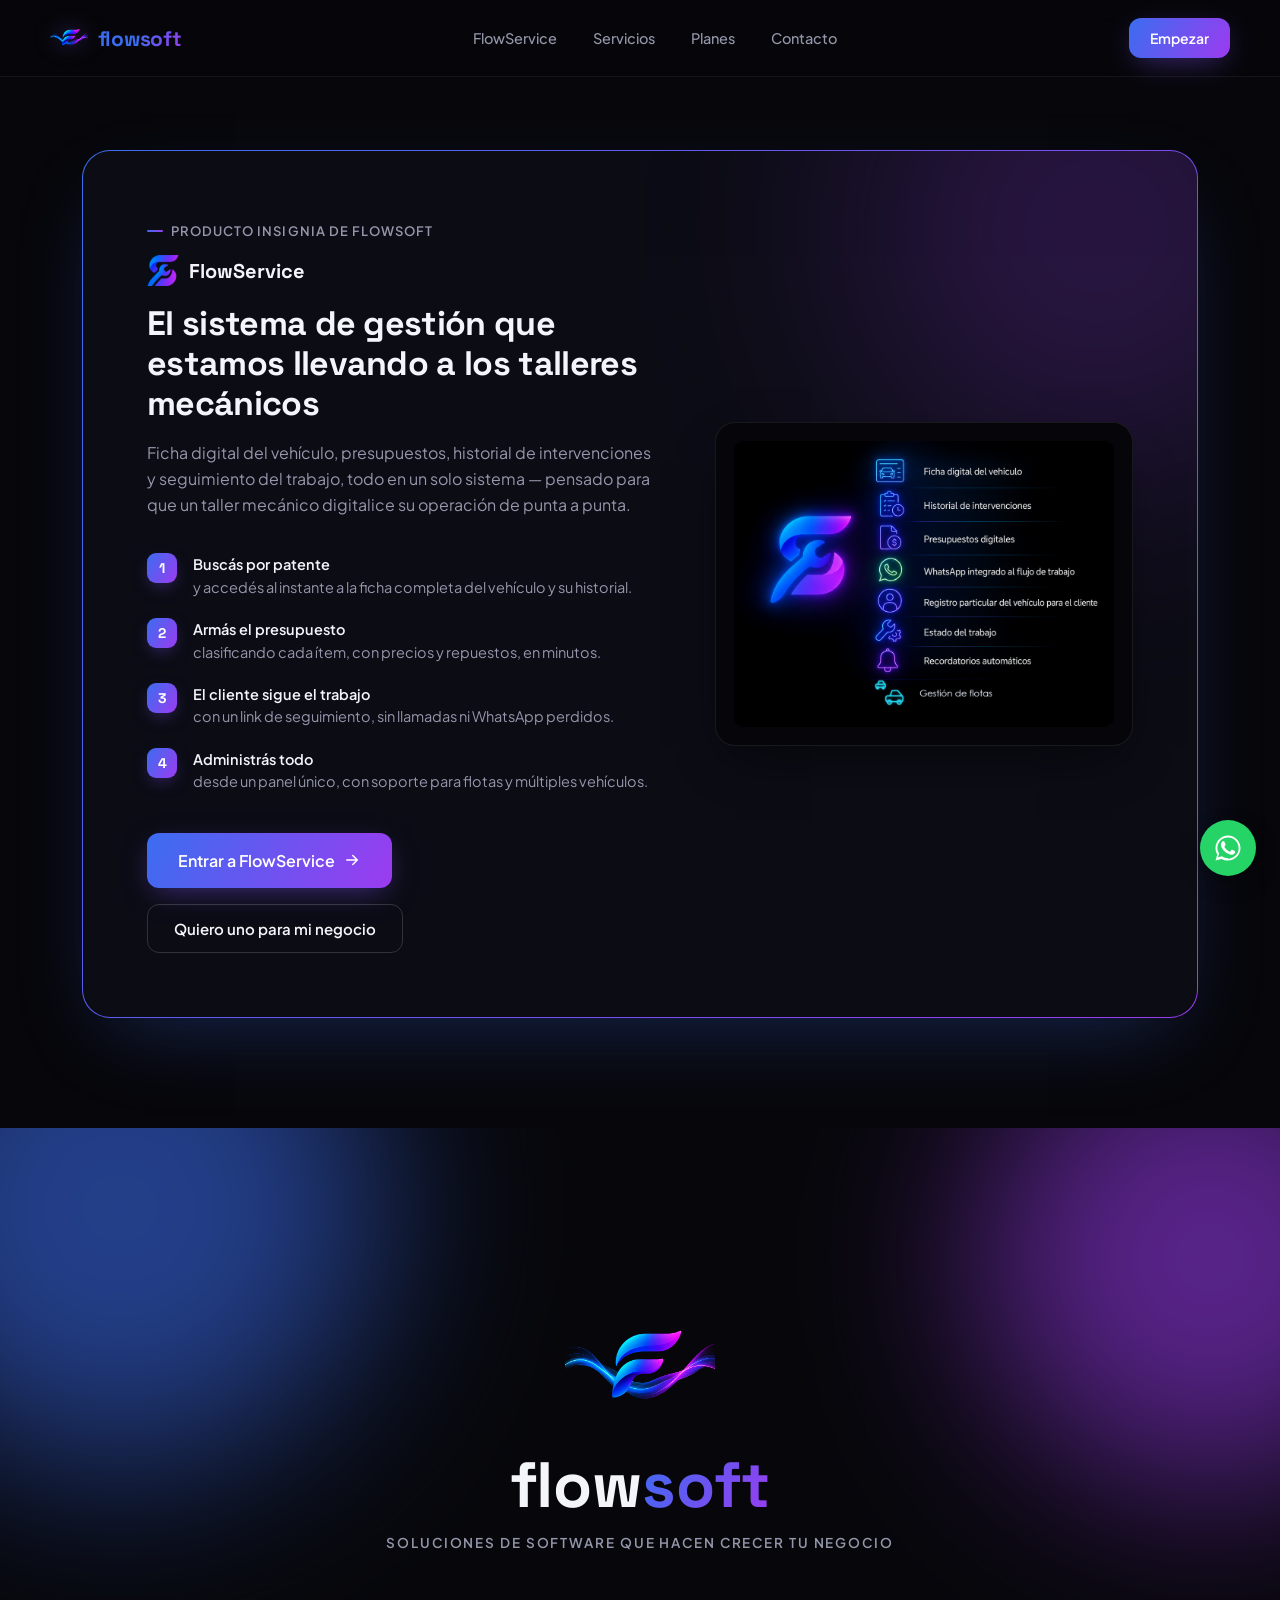
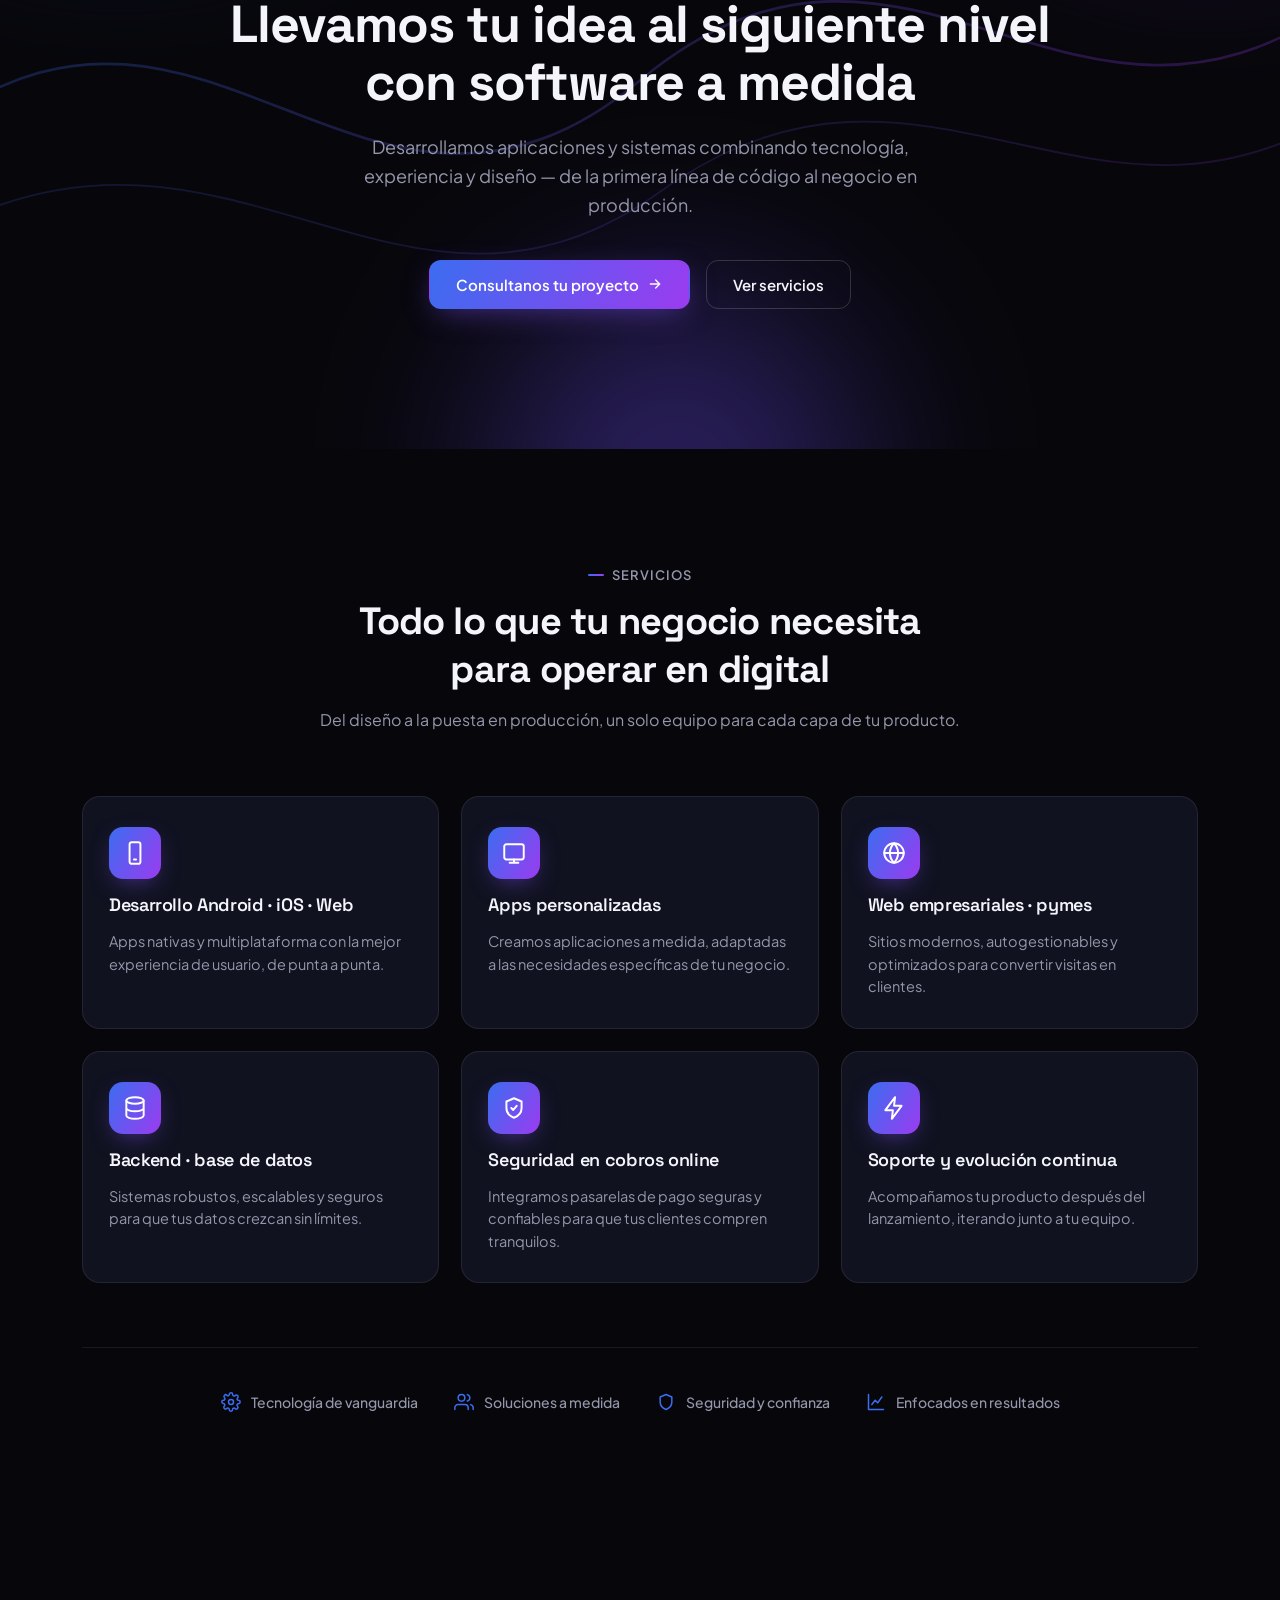
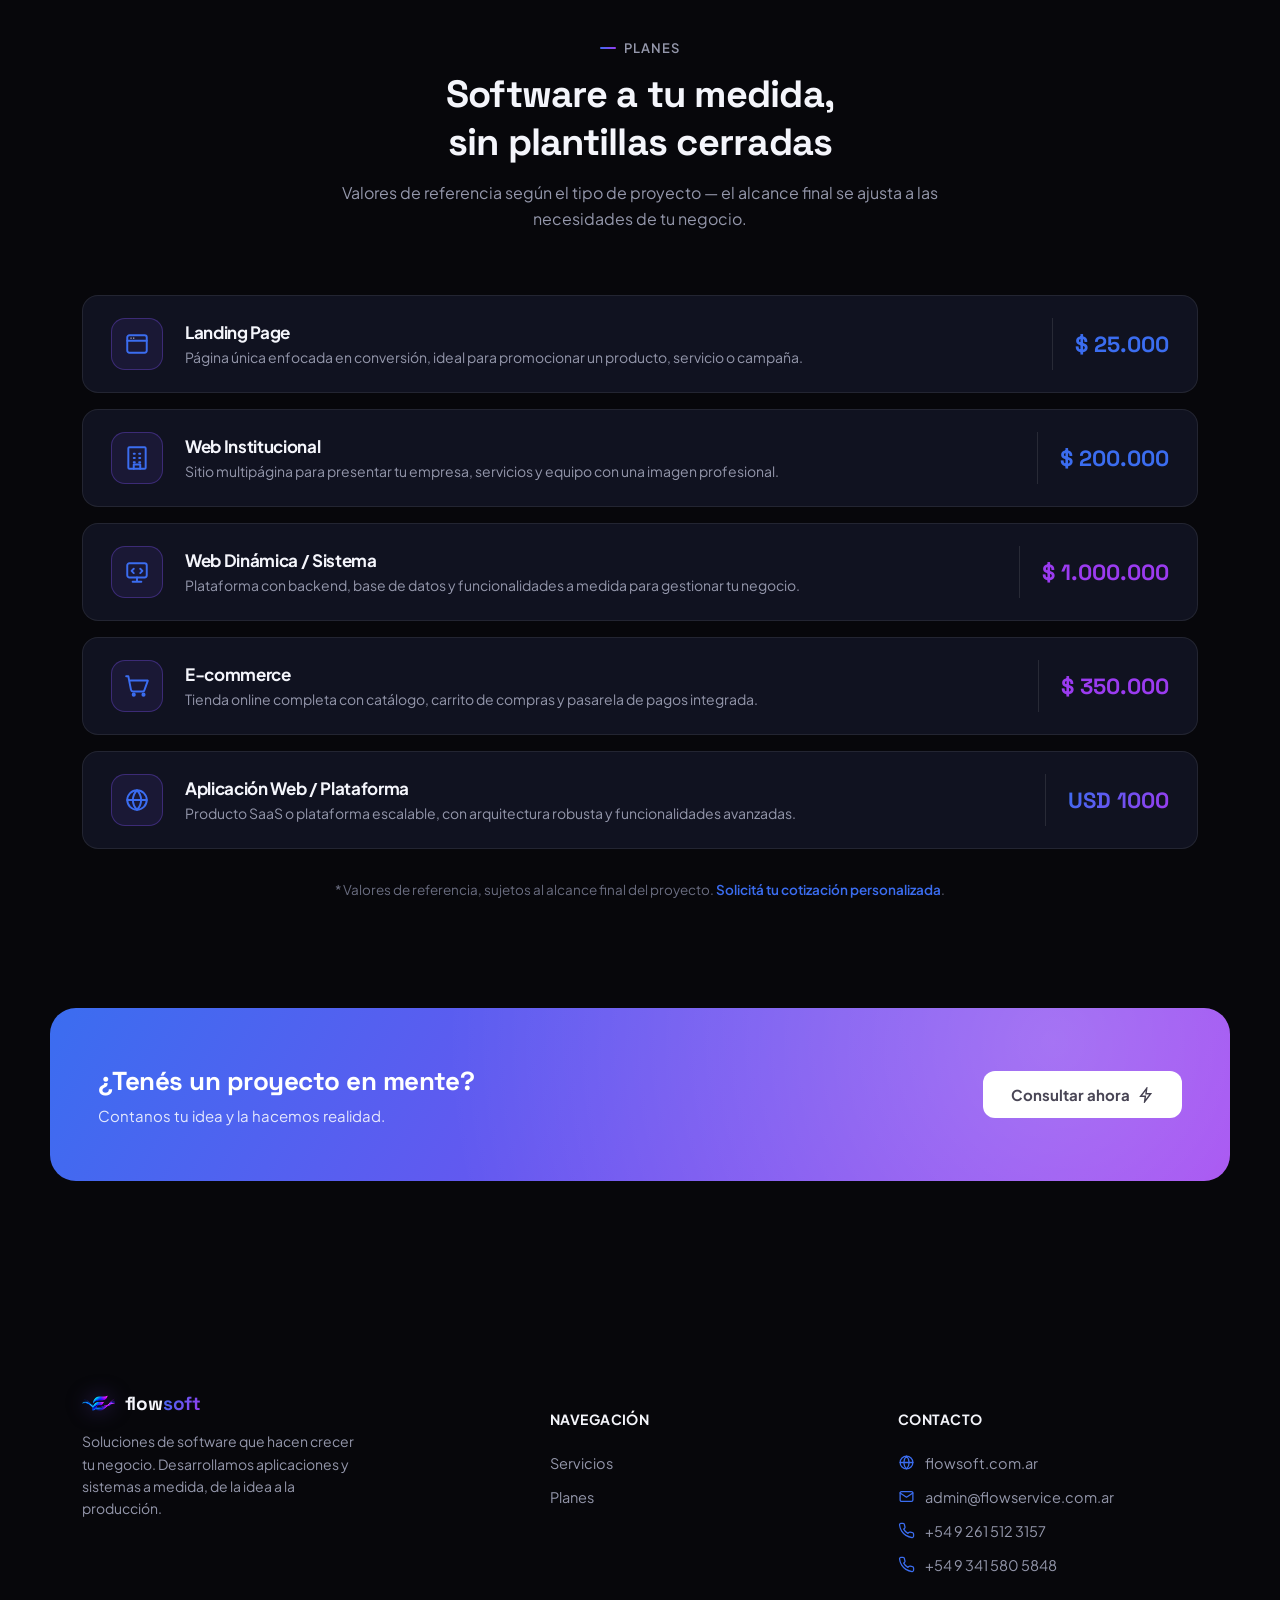
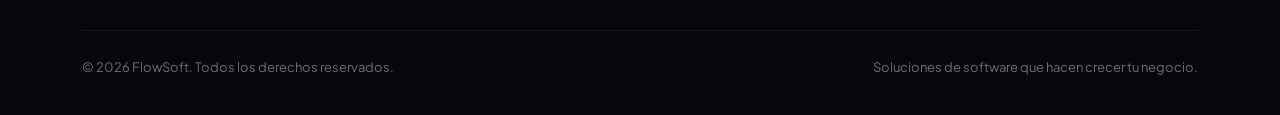
==== commit 7547324e: "Add second contact phone number (+54 9 341 580 5848)" ====
--- a/index.html
+++ b/index.html
@@ -302,6 +302,10 @@
           <svg viewBox="0 0 24 24" fill="none" stroke-width="1.8" stroke-linecap="round" stroke-linejoin="round"><path d="M22 16.9v3a2 2 0 01-2.2 2 19.8 19.8 0 01-8.6-3 19.5 19.5 0 01-6-6 19.8 19.8 0 01-3-8.7A2 2 0 014.1 2h3a2 2 0 012 1.7c.1 1 .3 2 .7 3a2 2 0 01-.5 2.1L8 10.1a16 16 0 006 6l1.3-1.3a2 2 0 012.1-.5c1 .4 2 .6 3 .7a2 2 0 011.6 2z"/></svg>
           +54 9 261 512 3157
         </a>
+        <a href="tel:+5493415805848">
+          <svg viewBox="0 0 24 24" fill="none" stroke-width="1.8" stroke-linecap="round" stroke-linejoin="round"><path d="M22 16.9v3a2 2 0 01-2.2 2 19.8 19.8 0 01-8.6-3 19.5 19.5 0 01-6-6 19.8 19.8 0 01-3-8.7A2 2 0 014.1 2h3a2 2 0 012 1.7c.1 1 .3 2 .7 3a2 2 0 01-.5 2.1L8 10.1a16 16 0 006 6l1.3-1.3a2 2 0 012.1-.5c1 .4 2 .6 3 .7a2 2 0 011.6 2z"/></svg>
+          +54 9 341 580 5848
+        </a>
       </div>
     </div>
     <div class="footer-bottom">
